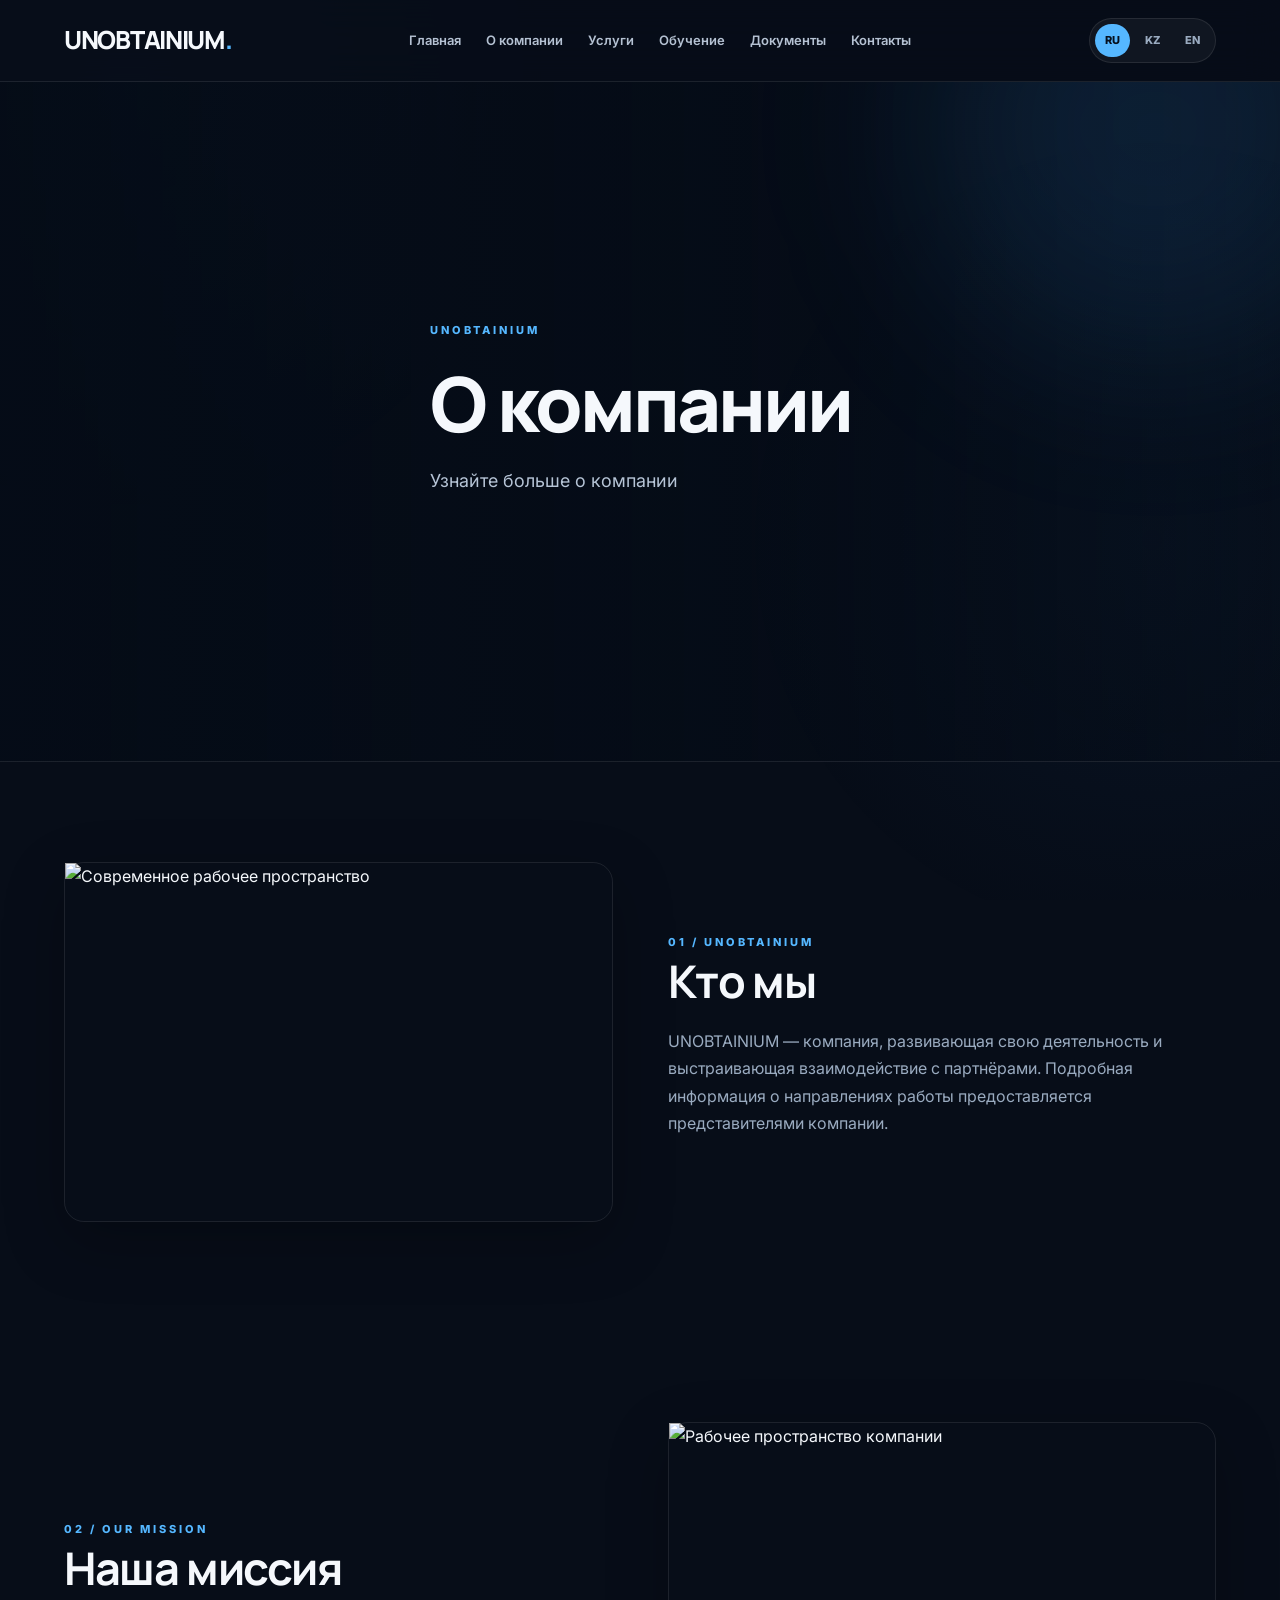
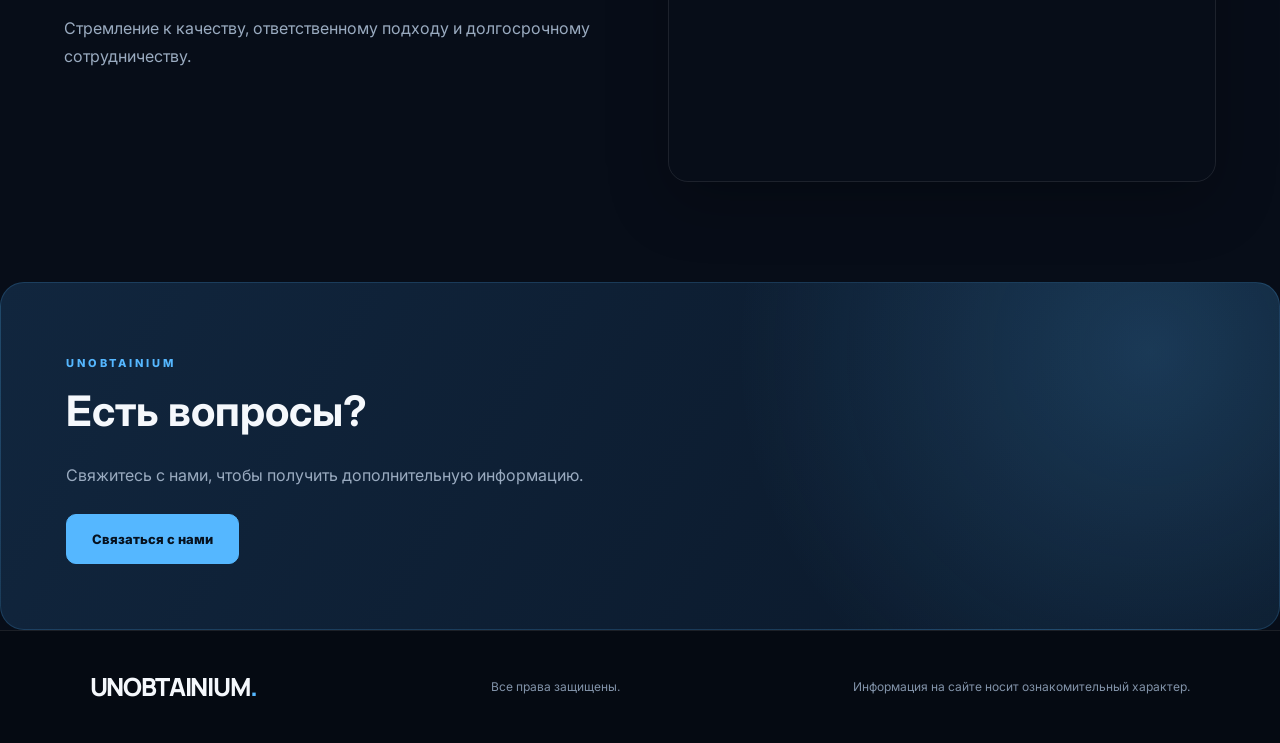
==== about.html @ d6f1c784 "Update about.html" ====
<!DOCTYPE html>
<html lang="ru">
<head>
  <meta charset="UTF-8">
  <meta name="viewport" content="width=device-width, initial-scale=1.0">
  <meta name="description" content="Информация о компании UNOBTAINIUM.">
  <title>UNOBTAINIUM — О компании</title>
  <link rel="preconnect" href="https://fonts.googleapis.com">
  <link rel="preconnect" href="https://fonts.gstatic.com" crossorigin>
  <link href="https://fonts.googleapis.com/css2?family=Inter:wght@400;500;600;700;800&display=swap" rel="stylesheet">
  <link rel="stylesheet" href="style.css">
  <script src="script.js" defer></script>
</head>
<body>

<header class="header">
  <a href="index.html" class="logo">UNOBTAINIUM<span>.</span></a>

  <nav class="nav">
    <a href="index.html" data-i18n="home">Главная</a>
    <a href="about.html" data-i18n="about">О компании</a>
    <a href="services.html" data-i18n="services">Услуги</a>
    <a href="training.html" data-i18n="training">Обучение</a>
    <a href="documents.html" data-i18n="documents">Документы</a>
    <a href="contacts.html" data-i18n="contacts">Контакты</a>
  </nav>

  <div class="languages">
    <button class="lang-btn current" data-lang="ru">RU</button>
    <button class="lang-btn" data-lang="kz">KZ</button>
    <button class="lang-btn" data-lang="en">EN</button>
  </div>
</header>

<main>
  <section class="page-hero hero">
    <div class="hero-content">
      <span class="eyebrow">UNOBTAINIUM</span>
      <h1 data-i18n="about">О компании</h1>
      <p data-i18n="aboutSubtitle">
        Узнайте больше о нашей компании и принципах работы.
      </p>
    </div>
  </section>

  <section class="section">
    <div class="about-grid">
      <div class="about-image">
        <img
          src="https://images.unsplash.com/photo-1497366811353-6870744d04b2?auto=format&fit=crop&w=1100&q=85"
          alt="Современное рабочее пространство"
          loading="lazy"
        >
      </div>

      <div class="about-content">
        <span class="section-heading">01 / UNOBTAINIUM</span>
        <h2 data-i18n="whoTitle">Кто мы</h2>
        <p data-i18n="whoText">
          UNOBTAINIUM — компания, ориентированная на развитие,
          профессиональный подход и качественное взаимодействие
 с партнёрами и клиентами.
        </p>
      </div>
    </div>
  </section>

  <section class="section">
    <div class="about-grid">
      <div class="about-content">
        <span class="section-heading">02 / OUR MISSION</span>
        <h2 data-i18n="missionTitle">Наша миссия</h2>
        <p data-i18n="missionText">
          Постоянное развитие, ответственность и внимание к качеству
          на каждом этапе работы.
        </p>
      </div>

      <div class="about-image">
        <img
          src="https://images.unsplash.com/photo-1524758631624-e2822e304c36?auto=format&fit=crop&w=1100&q=85"
          alt="Рабочее пространство компании"
          loading="lazy"
        >
      </div>
    </div>
  </section>

  <section class="contact-banner">
    <div>
      <span class="section-heading">UNOBTAINIUM</span>
      <h2 data-i18n="contactTitle">Есть вопросы?</h2>
      <p data-i18n="contactText">
        Свяжитесь с нами, чтобы получить дополнительную информацию.
      </p>
    </div>
    <a href="contacts.html" class="btn" data-i18n="contactButton">
      Связаться с нами
    </a>
  </section>
</main>

<footer class="footer">
  <a href="index.html" class="logo">UNOBTAINIUM<span>.</span></a>
  <p data-i18n="rights">© UNOBTAINIUM. Все права защищены.</p>
  <p data-i18n="footerText">Официальный сайт компании.</p>
</footer>

</body>
</html>
---- style.css ----
@import url('https://fonts.googleapis.com/css2?family=Inter:wght@400;500;600;700;800&family=Manrope:wght@400;500;600;700;800&display=swap');

:root {
  --bg: #070d18;
  --bg-light: #0b1525;
  --panel: #101e31;
  --panel2: #142943;
  --blue: #55b7ff;
  --blue-light: #8bd0ff;
  --white: #f5f8fc;
  --muted: #9aabc0;
  --line: rgba(255,255,255,.09);
  --shadow: 0 20px 60px rgba(0,0,0,.25);
  --radius: 20px;
  --container: 1200px;
}

* {
  margin: 0;
  padding: 0;
  box-sizing: border-box;
}

html {
  scroll-behavior: smooth;
  scroll-padding-top: 100px;
}

body {
  background: var(--bg);
  color: var(--white);
  font-family: 'Inter', sans-serif;
  line-height: 1.7;
  overflow-x: hidden;
}

body::before {
  content: "";
  position: fixed;
  inset: 0;
  z-index: -1;
  pointer-events: none;
  background:
    radial-gradient(circle at 10% 10%, rgba(47,133,206,.10), transparent 30%),
    radial-gradient(circle at 90% 60%, rgba(36,101,170,.08), transparent 32%);
}

a {
  color: inherit;
  text-decoration: none;
}

button {
  font: inherit;
}

img {
  display: block;
  max-width: 100%;
}

/* HEADER */

.header {
  position: sticky;
  top: 0;
  z-index: 1000;
  width: 100%;
  min-height: 82px;
  padding: 16px max(calc((100% - var(--container)) / 2), 5%);
  display: flex;
  align-items: center;
  justify-content: space-between;
  gap: 28px;
  background: rgba(7,13,24,.88);
  backdrop-filter: blur(18px);
  -webkit-backdrop-filter: blur(18px);
  border-bottom: 1px solid var(--line);
}

.logo {
  flex-shrink: 0;
  font-family: 'Manrope', sans-serif;
  font-size: 25px;
  font-weight: 800;
  letter-spacing: -1.3px;
  color: var(--white);
}

.logo span {
  color: var(--blue);
}

.nav {
  display: flex;
  align-items: center;
  justify-content: center;
  gap: 25px;
}

.nav a {
  position: relative;
  color: #b5c2d3;
  font-size: 13px;
  font-weight: 600;
  transition: .25s ease;
}

.nav a::after {
  content: "";
  position: absolute;
  left: 0;
  bottom: -9px;
  width: 0;
  height: 2px;
  background: var(--blue);
  transition: width .25s ease;
}

.nav a:hover,
.nav a.current {
  color: var(--white);
}

.nav a:hover::after,
.nav a.current::after {
  width: 100%;
}

/* LANGUAGE SWITCHER */

.languages {
  display: flex;
  align-items: center;
  gap: 5px;
  padding: 5px;
  background: rgba(255,255,255,.045);
  border: 1px solid var(--line);
  border-radius: 30px;
  flex-shrink: 0;
}

.lang-btn {
  border: 0;
  background: transparent;
  color: var(--muted);
  padding: 7px 10px;
  border-radius: 20px;
  cursor: pointer;
  font-size: 11px;
  font-weight: 800;
  transition: .25s ease;
}

.lang-btn:hover {
  color: var(--white);
}

.lang-btn.active {
  background: var(--blue);
  color: #06111e;
}

/* HERO */

.page-hero {
  position: relative;
  min-height: 390px;
  padding: 110px 7% 100px;
  display: flex;
  flex-direction: column;
  justify-content: center;
  align-items: flex-start;
  overflow: hidden;
  background:
    linear-gradient(90deg, rgba(5,12,23,.96), rgba(5,12,23,.68)),
    url("https://images.unsplash.com/photo-1486406146926-c627a92ad1ab?auto=format&fit=crop&w=2000&q=85") center/cover;
  border-bottom: 1px solid var(--line);
}

.page-hero::after {
  content: "";
  position: absolute;
  width: 450px;
  height: 450px;
  right: -100px;
  top: -180px;
  border-radius: 50%;
  background: rgba(61,163,255,.12);
  filter: blur(90px);
  pointer-events: none;
}

.eyebrow {
  position: relative;
  z-index: 1;
  color: var(--blue);
  font-size: 11px;
  font-weight: 800;
  letter-spacing: 3px;
  margin-bottom: 22px;
  text-transform: uppercase;
}

.page-hero h1 {
  position: relative;
  z-index: 1;
  max-width: 850px;
  font-family: 'Manrope', sans-serif;
  font-size: clamp(38px, 6vw, 68px);
  font-weight: 800;
  line-height: 1.12;
  letter-spacing: -2.5px;
  margin-bottom: 20px;
}

.page-hero p {
  position: relative;
  z-index: 1;
  max-width: 650px;
  color: #b3c2d5;
  font-size: 17px;
}

/* HOME HERO */

.hero {
  position: relative;
  min-height: 680px;
  padding: 120px 7%;
  display: flex;
  align-items: center;
  overflow: hidden;
  background:
    linear-gradient(90deg, rgba(5,12,23,.96) 0%, rgba(5,12,23,.75) 55%, rgba(5,12,23,.35) 100%),
    url("https://images.unsplash.com/photo-1486406146926-c627a92ad1ab?auto=format&fit=crop&w=2000&q=85") center/cover;
}

.hero-content {
  max-width: 780px;
}

.hero h1 {
  font-family: 'Manrope', sans-serif;
  font-size: clamp(42px, 6vw, 76px);
  line-height: 1.1;
  letter-spacing: -3px;
  font-weight: 800;
  margin: 20px 0;
}

.hero p {
  max-width: 620px;
  color: #b6c4d6;
  font-size: 18px;
  margin-bottom: 32px;
}

.hero .eyebrow {
  margin-bottom: 15px;
}

/* BUTTONS */

.btn {
  display: inline-flex;
  align-items: center;
  justify-content: center;
  gap: 10px;
  min-height: 50px;
  padding: 13px 25px;
  border: 1px solid var(--blue);
  border-radius: 10px;
  background: var(--blue);
  color: #06111e;
  font-size: 13px;
  font-weight: 800;
  transition: .3s ease;
  cursor: pointer;
}

.btn:hover {
  transform: translateY(-3px);
  background: var(--blue-light);
  box-shadow: 0 10px 30px rgba(85,183,255,.2);
}

.btn-outline {
  background: transparent;
  color: var(--white);
}

.btn-outline:hover {
  background: var(--blue);
  color: #06111e;
}

/* SECTIONS */

.section {
  width: min(var(--container), 90%);
  margin: 0 auto;
  padding: 100px 0;
}

.section-heading {
  color: var(--blue);
  font-size: 11px;
  font-weight: 800;
  letter-spacing: 3px;
  text-transform: uppercase;
  margin-bottom: 18px;
}

.section h2 {
  max-width: 800px;
  font-family: 'Manrope', sans-serif;
  font-size: clamp(29px, 4vw, 45px);
  line-height: 1.2;
  letter-spacing: -1.4px;
  margin-bottom: 20px;
}

.section > p {
  max-width: 780px;
  color: var(--muted);
  font-size: 15px;
  margin-bottom: 35px;
}

/* CARDS */

.cards {
  display: grid;
  grid-template-columns: repeat(3, minmax(0, 1fr));
  gap: 24px;
  margin-top: 45px;
}

.card {
  position: relative;
  overflow: hidden;
  min-width: 0;
  padding: 0 0 28px;
  border: 1px solid var(--line);
  border-radius: var(--radius);
  background: linear-gradient(145deg, #12243a, #0c1829);
  transition: transform .35s ease, border-color .35s ease, box-shadow .35s ease;
}

.card:hover {
  transform: translateY(-8px);
  border-color: rgba(85,183,255,.4);
  box-shadow: var(--shadow);
}

.card-image {
  width: 100%;
  height: 220px;
  object-fit: cover;
  margin-bottom: 25px;
  transition: transform .5s ease;
}

.card:hover .card-image {
  transform: scale(1.04);
}

.card h3 {
  padding: 0 25px;
  font-family: 'Manrope', sans-serif;
  font-size: 20px;
  font-weight: 800;
  margin-bottom: 12px;
}

.card p {
  padding: 0 25px;
  color: var(--muted);
  font-size: 14px;
  line-height: 1.8;
}

/* ABOUT / INFORMATION */

.about-grid {
  display: grid;
  grid-template-columns: 1fr 1fr;
  align-items: center;
  gap: 55px;
}

.about-image {
  width: 100%;
  min-height: 360px;
  object-fit: cover;
  border-radius: var(--radius);
  border: 1px solid var(--line);
  box-shadow: var(--shadow);
}

.about-content p {
  color: var(--muted);
  margin-bottom: 20px;
}

/* CONTACTS */

.contact-grid {
  display: grid;
  grid-template-columns: repeat(2, minmax(0, 1fr));
  gap: 18px;
  margin: 40px 0;
}

.contact-item {
  min-width: 0;
  padding: 25px;
  border: 1px solid var(--line);
  border-radius: 15px;
  background: linear-gradient(145deg, #12243a, #0c1829);
  transition: .3s ease;
}

.contact-item:hover {
  border-color: rgba(85,183,255,.4);
  transform: translateY(-4px);
}

.contact-item small {
  display: block;
  color: var(--blue);
  font-size: 11px;
  font-weight: 800;
  letter-spacing: 1.5px;
  text-transform: uppercase;
  margin-bottom: 10px;
}

.contact-item p,
.contact-item a {
  color: var(--white);
  font-size: 16px;
  font-weight: 600;
  overflow-wrap: anywhere;
}

.contact-item a:hover {
  color: var(--blue);
}

/* CONTACT BANNER */

.contact-banner {
  position: relative;
  padding: 65px;
  overflow: hidden;
  border: 1px solid rgba(85,183,255,.18);
  border-radius: 24px;
  background:
    radial-gradient(circle at 90% 20%, rgba(85,183,255,.2), transparent 35%),
    linear-gradient(120deg, #11263e, #0a1728);
}

.contact-banner h2 {
  max-width: 700px;
  font-size: clamp(28px, 4vw, 42px);
  margin-bottom: 15px;
}

.contact-banner p {
  max-width: 650px;
  color: var(--muted);
  margin-bottom: 25px;
}

/* FOOTER */

.footer {
  padding: 35px 7%;
  display: flex;
  align-items: center;
  justify-content: space-between;
  flex-wrap: wrap;
  gap: 15px;
  background: #050a12;
  border-top: 1px solid var(--line);
}

.footer p {
  color: #8293a9;
  font-size: 12px;
}

/* ANIMATIONS */

@keyframes fadeUp {
  from {
    opacity: 0;
    transform: translateY(25px);
  }
  to {
    opacity: 1;
    transform: translateY(0);
  }
}

.page-hero > *,
.hero-content > *,
.section > * {
  animation: fadeUp .7s ease both;
}

.card {
  animation: fadeUp .7s ease both;
}

.cards .card:nth-child(2) {
  animation-delay: .1s;
}

.cards .card:nth-child(3) {
  animation-delay: .2s;
}

/* SELECTION */

::selection {
  background: var(--blue);
  color: #06111e;
}

/* SCROLLBAR */

::-webkit-scrollbar {
  width: 9px;
}

::-webkit-scrollbar-track {
  background: #070d18;
}

::-webkit-scrollbar-thumb {
  background: #233b55;
  border-radius: 10px;
}

::-webkit-scrollbar-thumb:hover {
  background: var(--blue);
}

/* RESPONSIVE */

@media (max-width: 1050px) {
  .header {
    flex-wrap: wrap;
    justify-content: center;
    gap: 16px;
  }

  .nav {
    order: 3;
    width: 100%;
    flex-wrap: wrap;
    gap: 18px;
  }

  .cards {
    grid-template-columns: repeat(2, minmax(0, 1fr));
  }
}

@media (max-width: 700px) {
  .header {
    min-height: auto;
    padding: 16px 5%;
    justify-content: space-between;
  }

  .logo {
    font-size: 21px;
  }

  .nav {
    gap: 12px 18px;
    justify-content: flex-start;
  }

  .nav a {
    font-size: 12px;
  }

  .languages {
    gap: 2px;
  }

  .lang-btn {
    padding: 6px 8px;
  }

  .page-hero {
    min-height: 320px;
    padding: 75px 6%;
  }

  .page-hero h1,
  .hero h1 {
    letter-spacing: -1.5px;
  }

  .page-hero p,
  .hero p {
    font-size: 15px;
  }

  .hero {
    min-height: 560px;
    padding: 80px 6%;
  }

  .section {
    width: 88%;
    padding: 70px 0;
  }

  .cards {
    grid-template-columns: 1fr;
    gap: 20px;
  }

  .card-image {
    height: 210px;
  }

  .about-grid {
    grid-template-columns: 1fr;
    gap: 30px;
  }

  .about-image {
    min-height: 240px;
  }

  .contact-grid {
    grid-template-columns: 1fr;
  }

  .contact-banner {
    padding: 35px 25px;
  }

  .footer {
    flex-direction: column;
    align-items: flex-start;
    padding: 30px 6%;
  }
}

@media (prefers-reduced-motion: reduce) {
  *,
  *::before,
  *::after {
    scroll-behavior: auto !important;
    animation-duration: .01ms !important;
    transition-duration: .01ms !important;
  }
}
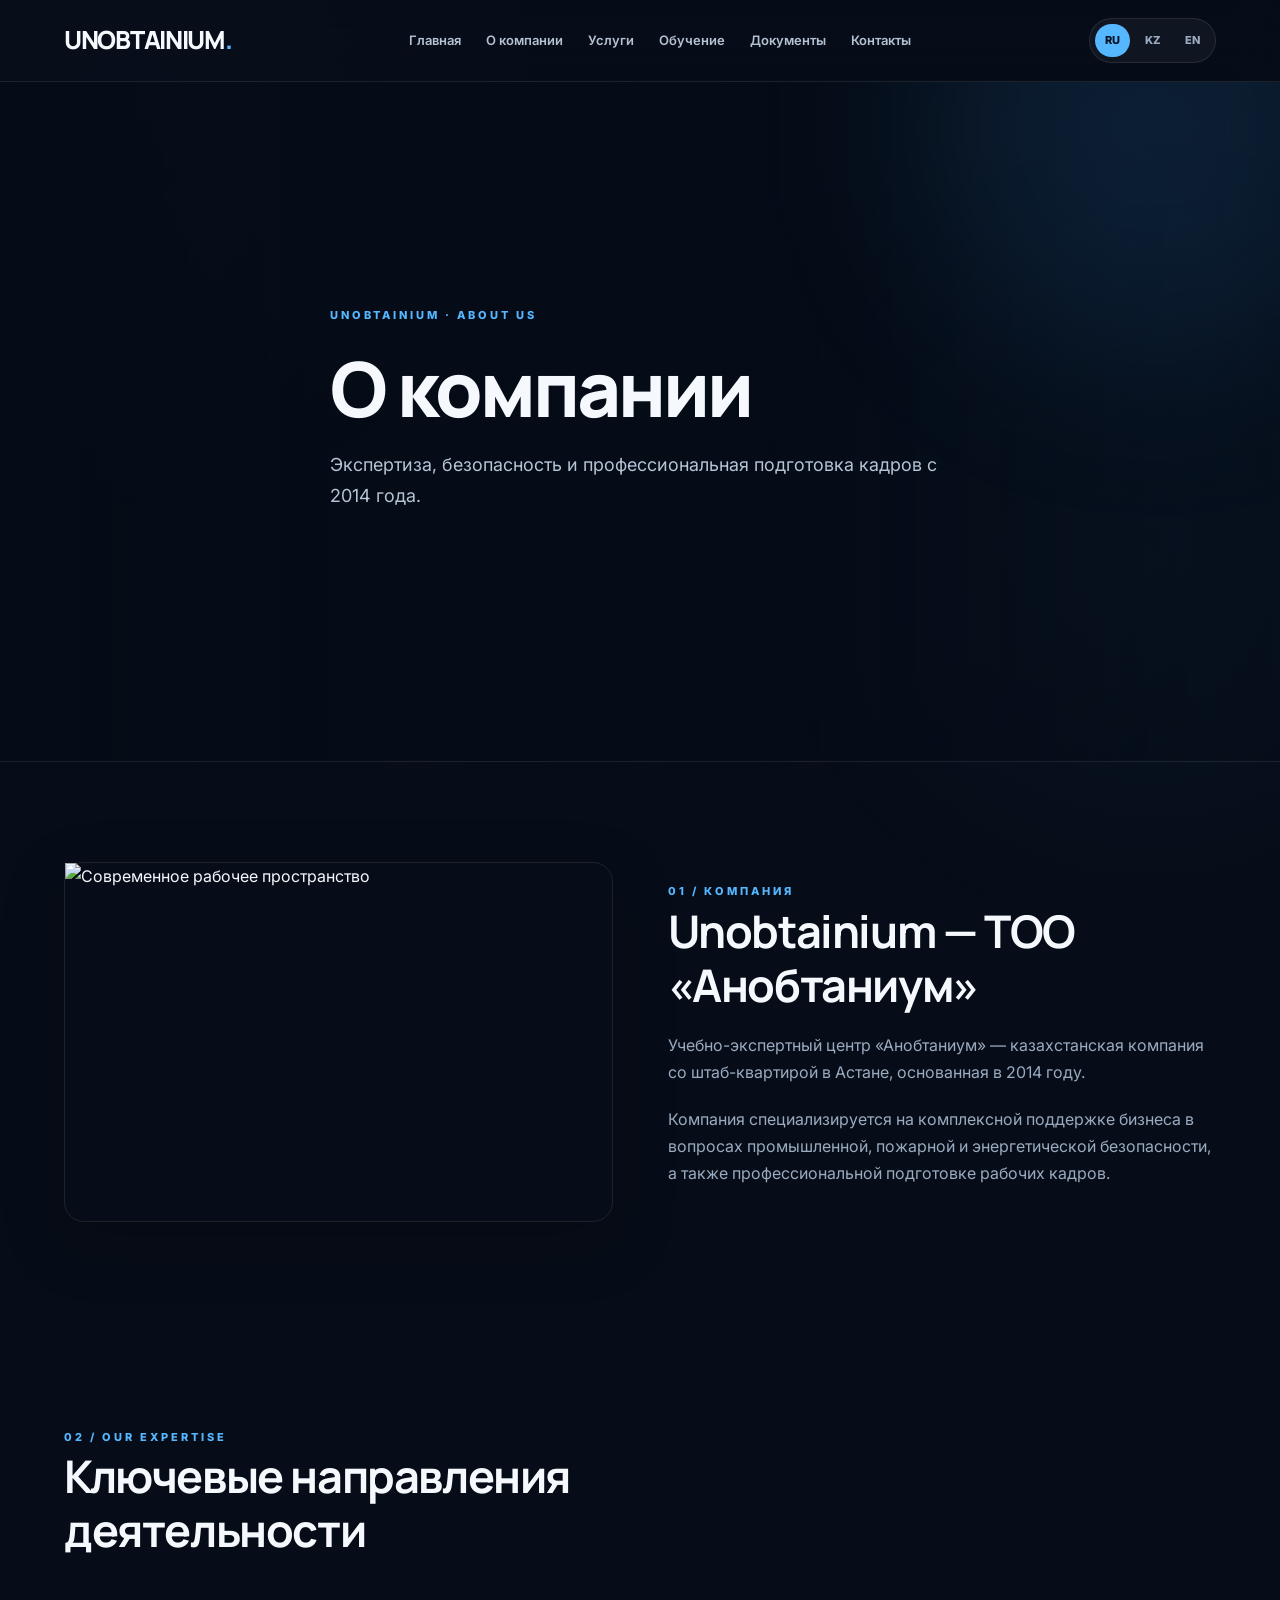
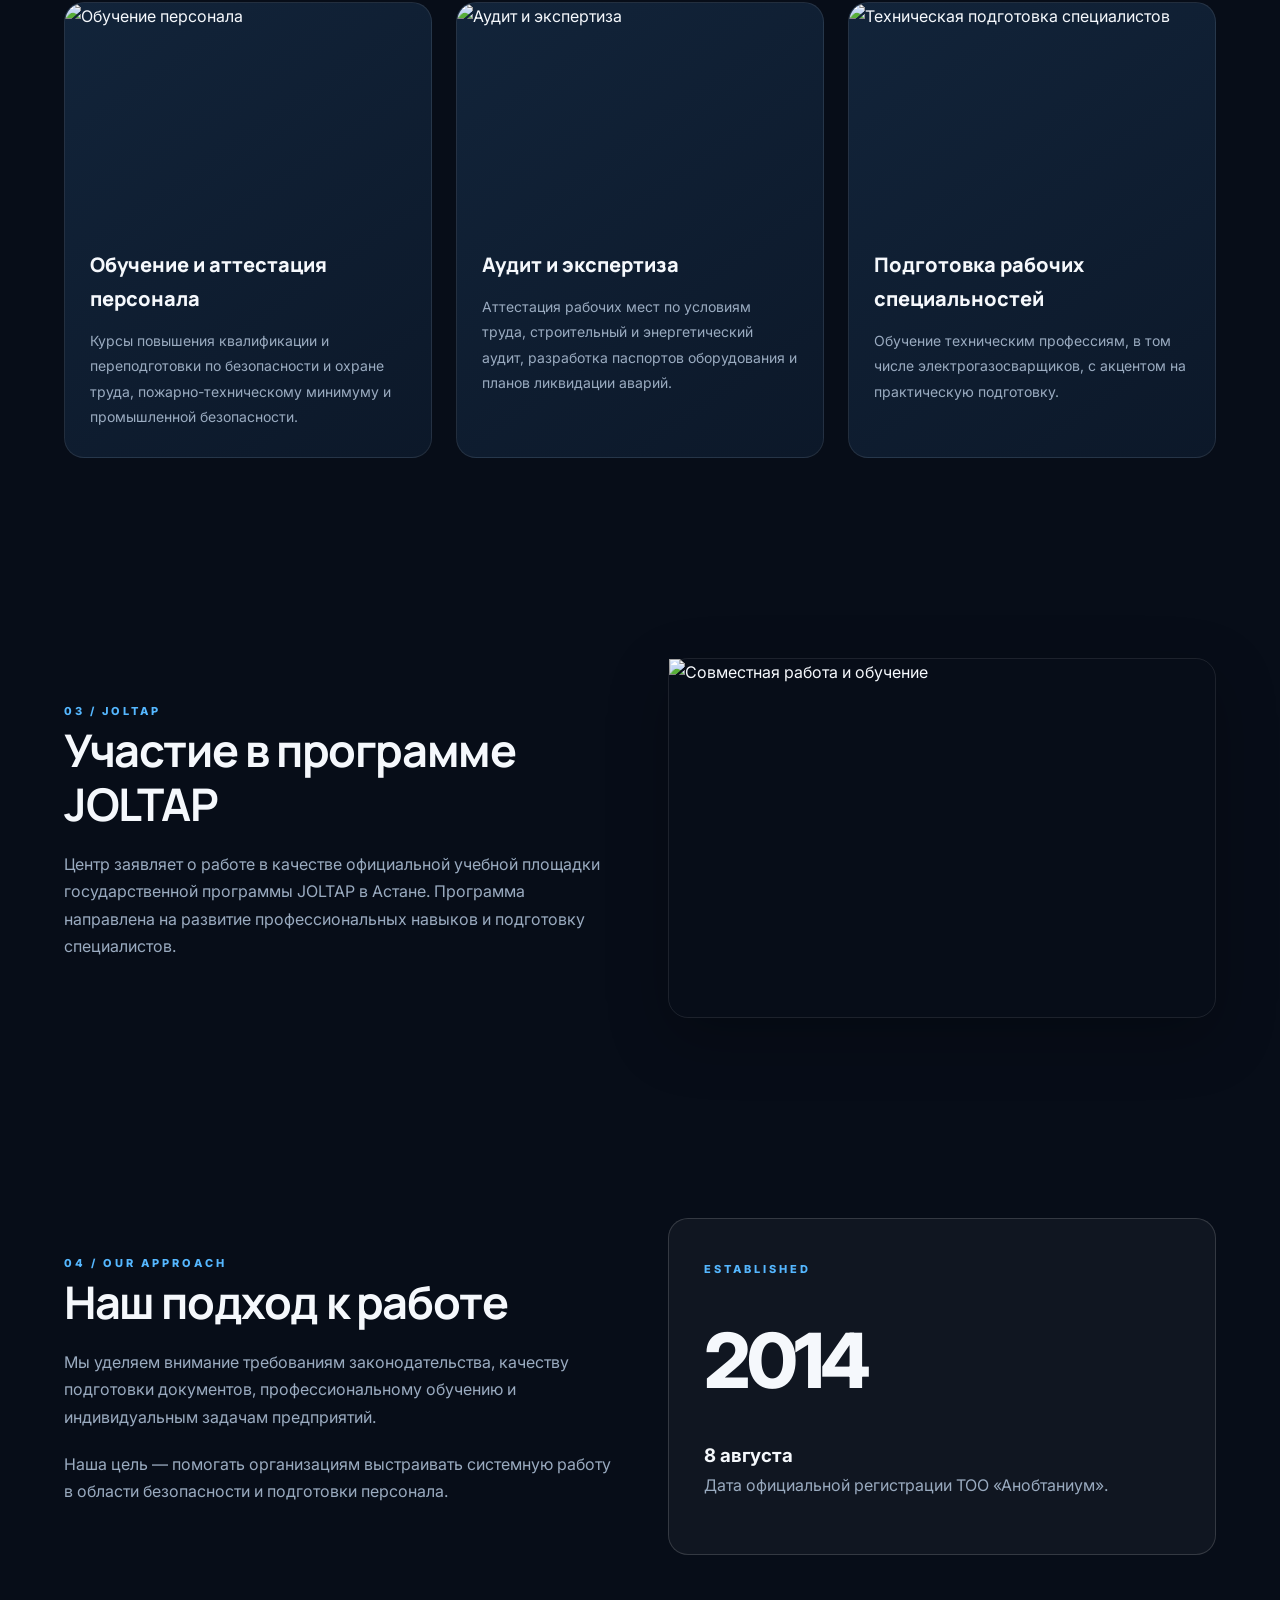
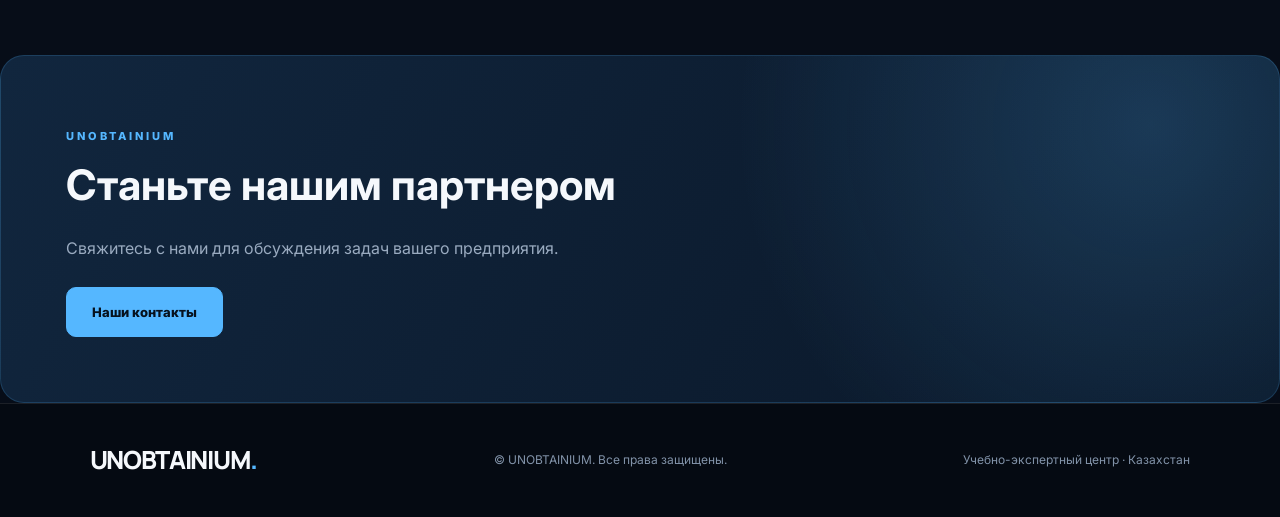
==== commit b711e623: "Update about.html" ====
--- a/about.html
+++ b/about.html
@@ -4,7 +4,7 @@
 <head>
   <meta charset="UTF-8">
   <meta name="viewport" content="width=device-width, initial-scale=1.0">
-  <meta name="description" content="Информация о компании UNOBTAINIUM.">
+  <meta name="description" content="О компании UNOBTAINIUM — учебно-экспертный центр в Казахстане.">
   <title>UNOBTAINIUM — О компании</title>
   <link rel="preconnect" href="https://fonts.googleapis.com">
   <link rel="preconnect" href="https://fonts.gstatic.com" crossorigin>
@@ -16,7 +16,6 @@
 
 <header class="header">
   <a href="index.html" class="logo">UNOBTAINIUM<span>.</span></a>
-
   <nav class="nav">
     <a href="index.html" data-i18n="home">Главная</a>
     <a href="about.html" data-i18n="about">О компании</a>
@@ -25,7 +24,6 @@
     <a href="documents.html" data-i18n="documents">Документы</a>
     <a href="contacts.html" data-i18n="contacts">Контакты</a>
   </nav>
-
   <div class="languages">
     <button class="lang-btn current" data-lang="ru">RU</button>
     <button class="lang-btn" data-lang="kz">KZ</button>
@@ -34,13 +32,12 @@
 </header>
 
 <main>
+
   <section class="page-hero hero">
     <div class="hero-content">
-      <span class="eyebrow">UNOBTAINIUM</span>
-      <h1 data-i18n="about">О компании</h1>
-      <p data-i18n="aboutSubtitle">
-        Узнайте больше о нашей компании и принципах работы.
-      </p>
+      <span class="eyebrow">UNOBTAINIUM · ABOUT US</span>
+      <h1>О компании</h1>
+      <p>Экспертиза, безопасность и профессиональная подготовка кадров с 2014 года.</p>
     </div>
   </section>
 
@@ -50,18 +47,96 @@
         <img
           src="https://images.unsplash.com/photo-1497366811353-6870744d04b2?auto=format&fit=crop&w=1100&q=85"
           alt="Современное рабочее пространство"
-          loading="lazy"
-        >
+          loading="lazy">
       </div>
 
       <div class="about-content">
-        <span class="section-heading">01 / UNOBTAINIUM</span>
-        <h2 data-i18n="whoTitle">Кто мы</h2>
-        <p data-i18n="whoText">
-          UNOBTAINIUM — компания, ориентированная на развитие,
-          профессиональный подход и качественное взаимодействие
- с партнёрами и клиентами.
+        <span class="section-heading">01 / COMPANY</span>
+        <h2>Unobtainium — ТОО «Анобтаниум»</h2>
+        <p>
+          Учебно-экспертный центр «Анобтаниум» —
+          казахстанская компания со штаб-квартирой в Астане,
+          основанная в 2014 году.
         </p>
+        <p>
+          Компания специализируется на комплексной поддержке
+          бизнеса в вопросах промышленной, пожарной и энергетической
+          безопасности, а также профессиональной подготовке рабочих кадров.
+        </p>
+      </div>
+    </div>
+  </section>
+
+  <section class="section">
+    <div class="section-intro">
+      <span class="section-heading">02 / OUR EXPERTISE</span>
+      <h2>Ключевые направления деятельности</h2>
+    </div>
+
+    <div class="cards">
+
+      <article class="card">
+        <img class="card-image"
+          src="https://images.unsplash.com/photo-1523580494863-6f3031224c94?auto=format&fit=crop&w=900&q=85"
+          alt="Обучение персонала" loading="lazy">
+        <div class="card-content">
+          <h3>Обучение и аттестация персонала</h3>
+          <p>
+            Курсы повышения квалификации и переподготовки
+            по безопасности и охране труда, пожарно-техническому
+            минимуму и промышленной безопасности.
+          </p>
+        </div>
+      </article>
+
+      <article class="card">
+        <img class="card-image"
+          src="https://images.unsplash.com/photo-1454165804606-c3d57bc86b40?auto=format&fit=crop&w=900&q=85"
+          alt="Аудит и экспертиза" loading="lazy">
+        <div class="card-content">
+          <h3>Аудит и экспертиза</h3>
+          <p>
+            Аттестация рабочих мест по условиям труда,
+            строительный и энергетический аудит, разработка
+            паспортов оборудования и планов ликвидации аварий.
+          </p>
+        </div>
+      </article>
+
+      <article class="card">
+        <img class="card-image"
+          src="https://images.unsplash.com/photo-1581092160562-40aa08e78837?auto=format&fit=crop&w=900&q=85"
+          alt="Техническая подготовка специалистов" loading="lazy">
+        <div class="card-content">
+          <h3>Подготовка рабочих специальностей</h3>
+          <p>
+            Обучение техническим профессиям, в том числе
+            электрогазосварщиков, с акцентом на практическую подготовку.
+          </p>
+        </div>
+      </article>
+
+    </div>
+  </section>
+
+  <section class="section">
+    <div class="about-grid">
+      <div class="about-content">
+        <span class="section-heading">03 / JOLTAP</span>
+        <h2>Участие в программе JOLTAP</h2>
+        <p>
+          Центр заявляет о работе в качестве официальной
+          учебной площадки государственной программы JOLTAP
+          в Астане. Программа направлена на развитие
+          профессиональных навыков и подготовку специалистов.
+        </p>
+      </div>
+
+      <div class="about-image">
+        <img
+          src="https://images.unsplash.com/photo-1552664730-d307ca884978?auto=format&fit=crop&w=1100&q=85"
+          alt="Совместная работа и обучение"
+          loading="lazy">
       </div>
     </div>
   </section>
@@ -69,20 +144,26 @@
   <section class="section">
     <div class="about-grid">
       <div class="about-content">
-        <span class="section-heading">02 / OUR MISSION</span>
-        <h2 data-i18n="missionTitle">Наша миссия</h2>
-        <p data-i18n="missionText">
-          Постоянное развитие, ответственность и внимание к качеству
-          на каждом этапе работы.
+        <span class="section-heading">04 / OUR APPROACH</span>
+        <h2>Наш подход к работе</h2>
+        <p>
+          Мы уделяем внимание требованиям законодательства,
+          качеству подготовки документов, профессиональному
+          обучению и индивидуальным задачам предприятий.
+        </p>
+        <p>
+          Наша цель — помогать организациям выстраивать
+          системную работу в области безопасности и подготовки персонала.
         </p>
       </div>
 
-      <div class="about-image">
-        <img
-          src="https://images.unsplash.com/photo-1524758631624-e2822e304c36?auto=format&fit=crop&w=1100&q=85"
-          alt="Рабочее пространство компании"
-          loading="lazy"
-        >
+      <div class="about-content">
+        <div style="padding: 35px; border: 1px solid rgba(255,255,255,.15); border-radius: 20px; background: rgba(255,255,255,.04);">
+          <span class="section-heading">ESTABLISHED</span>
+          <div style="font-size: clamp(48px, 7vw, 76px); font-weight: 800; letter-spacing: -4px; margin: 15px 0;">2014</div>
+          <h3>8 августа</h3>
+          <p>Дата официальной регистрации ТОО «Анобтаниум».</p>
+        </div>
       </div>
     </div>
   </section>
@@ -90,21 +171,18 @@
   <section class="contact-banner">
     <div>
       <span class="section-heading">UNOBTAINIUM</span>
-      <h2 data-i18n="contactTitle">Есть вопросы?</h2>
-      <p data-i18n="contactText">
-        Свяжитесь с нами, чтобы получить дополнительную информацию.
-      </p>
+      <h2>Станьте нашим партнером</h2>
+      <p>Свяжитесь с нами для обсуждения задач вашего предприятия.</p>
     </div>
-    <a href="contacts.html" class="btn" data-i18n="contactButton">
-      Связаться с нами
-    </a>
+    <a href="contacts.html" class="btn">Наши контакты</a>
   </section>
+
 </main>
 
 <footer class="footer">
   <a href="index.html" class="logo">UNOBTAINIUM<span>.</span></a>
-  <p data-i18n="rights">© UNOBTAINIUM. Все права защищены.</p>
-  <p data-i18n="footerText">Официальный сайт компании.</p>
+  <p>© UNOBTAINIUM. Все права защищены.</p>
+  <p>Учебно-экспертный центр · Казахстан</p>
 </footer>
 
 </body>
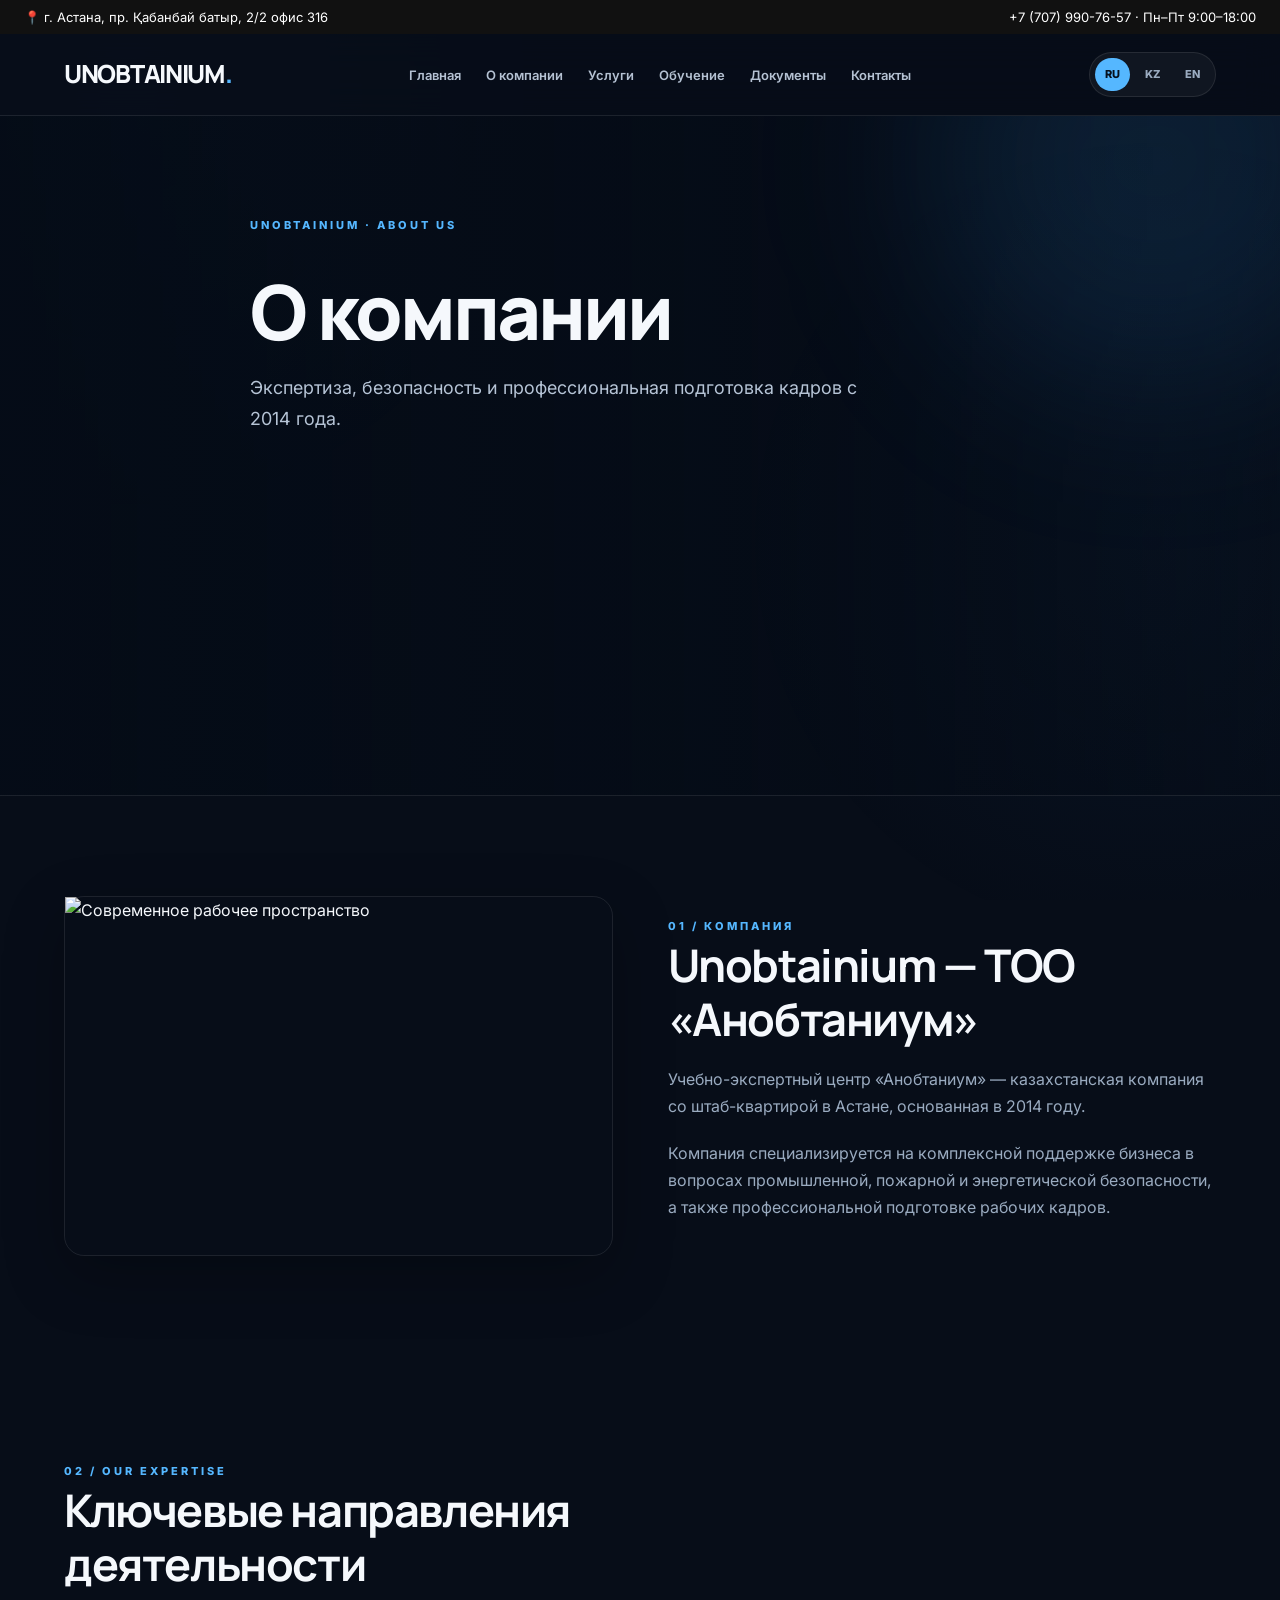
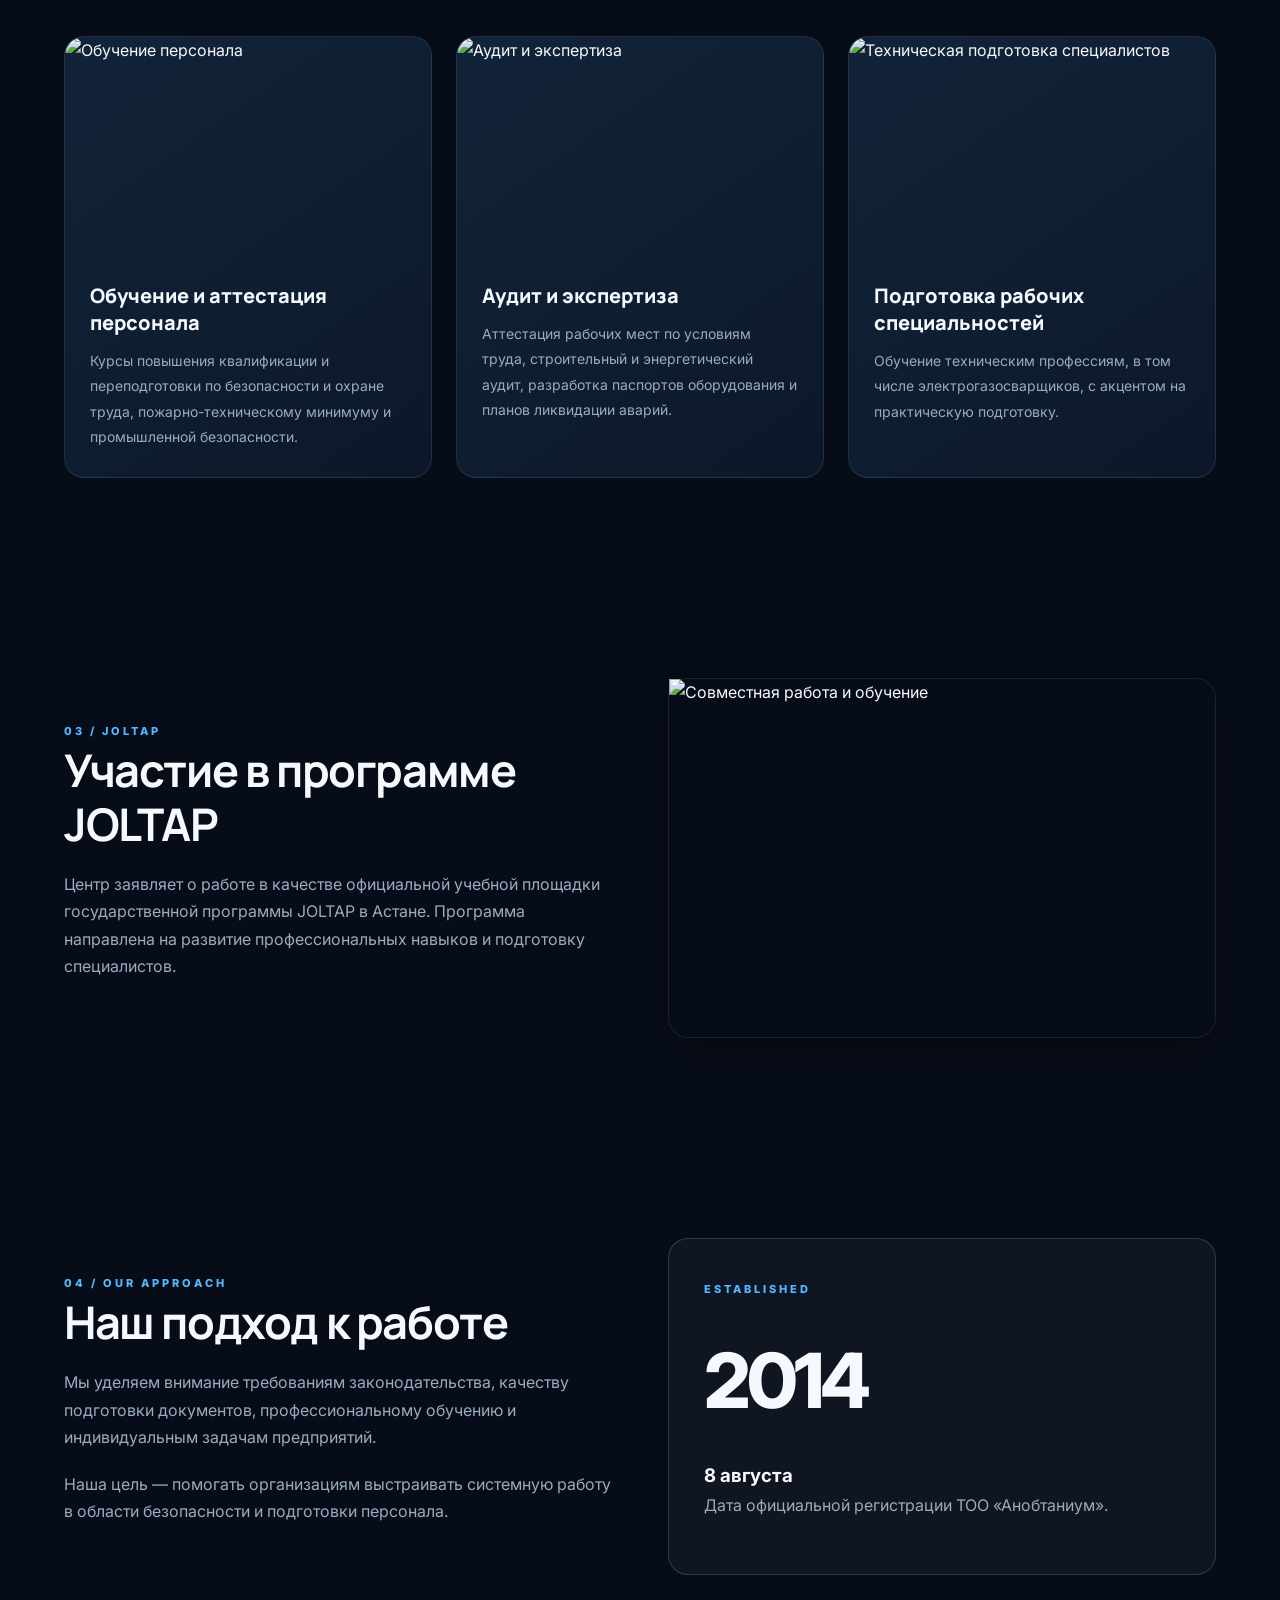
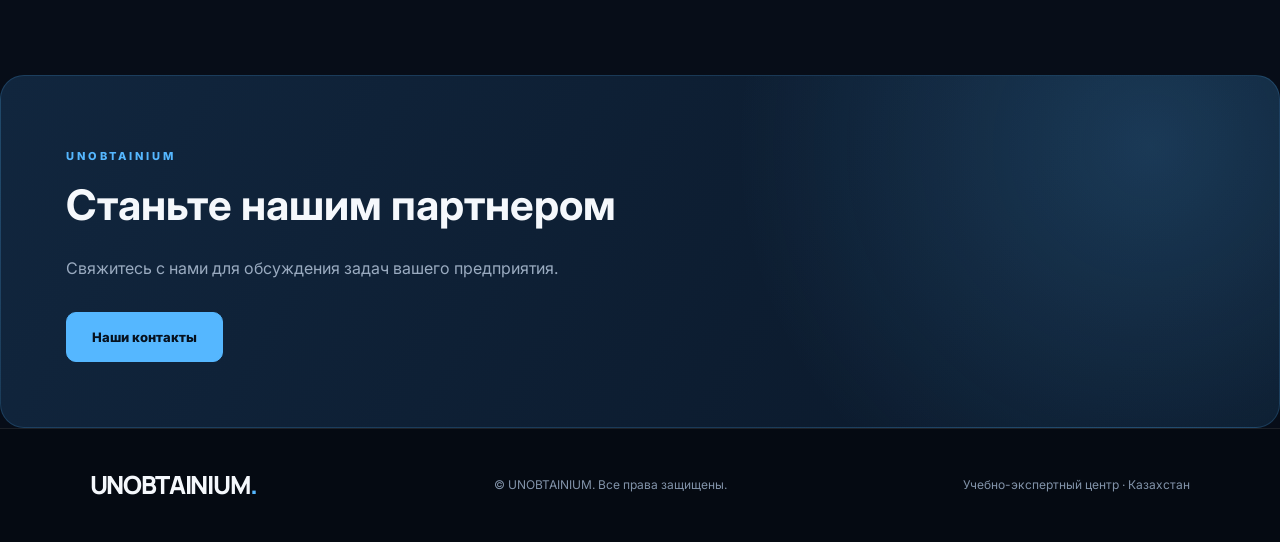
==== commit 9c1e11da: "Update about.html" ====
--- a/about.html
+++ b/about.html
@@ -13,6 +13,13 @@
   <script src="script.js" defer></script>
 </head>
 <body>
+  <div class="topbar">
+  <span>📍 г. Астана, пр. Қабанбай батыр, 2/2 офис 316</span>
+  <span>
+    <a href="tel:+77079907657">+7 (707) 990-76-57</a> · Пн–Пт 9:00–18:00
+  </span>
+</div>
+
 
 <header class="header">
   <a href="index.html" class="logo">UNOBTAINIUM<span>.</span></a>
--- a/style.css
+++ b/style.css
@@ -128,7 +128,7 @@
   width: 100%;
 }
 
-/* LANGUAGE SWITCHER */
+/* LANGUAGES */
 
 .languages {
   display: flex;
@@ -162,12 +162,12 @@
   color: #06111e;
 }
 
-/* HERO */
+/* PAGE HERO */
 
 .page-hero {
   position: relative;
   min-height: 390px;
-  padding: 110px 7% 100px;
+  padding: 110px max(calc((100% - var(--container)) / 2), 5%) 100px;
   display: flex;
   flex-direction: column;
   justify-content: center;
@@ -228,9 +228,10 @@
 .hero {
   position: relative;
   min-height: 680px;
-  padding: 120px 7%;
+  padding: 100px max(calc((100% - var(--container)) / 2), 5%);
   display: flex;
   align-items: center;
+  justify-content: flex-start;
   overflow: hidden;
   background:
     linear-gradient(90deg, rgba(5,12,23,.96) 0%, rgba(5,12,23,.75) 55%, rgba(5,12,23,.35) 100%),
@@ -238,7 +239,14 @@
 }
 
 .hero-content {
+  position: relative;
+  z-index: 2;
+  width: 100%;
   max-width: 780px;
+  display: flex;
+  flex-direction: column;
+  align-items: flex-start;
+  text-align: left;
 }
 
 .hero h1 {
@@ -254,7 +262,7 @@
   max-width: 620px;
   color: #b6c4d6;
   font-size: 18px;
-  margin-bottom: 32px;
+  margin-bottom: 0;
 }
 
 .hero .eyebrow {
@@ -278,6 +286,9 @@
   font-weight: 800;
   transition: .3s ease;
   cursor: pointer;
+  text-align: center;
+  white-space: nowrap;
+  flex-shrink: 0;
 }
 
 .btn:hover {
@@ -294,6 +305,23 @@
 .btn-outline:hover {
   background: var(--blue);
   color: #06111e;
+}
+
+/* HERO BUTTONS */
+
+.hero-buttons {
+  display: flex;
+  flex-direction: row;
+  align-items: center;
+  justify-content: flex-start;
+  flex-wrap: nowrap;
+  gap: 16px;
+  width: 100%;
+  margin: 30px 0 0;
+}
+
+.hero-buttons .btn {
+  margin: 0;
 }
 
 /* SECTIONS */
@@ -334,14 +362,18 @@
 .cards {
   display: grid;
   grid-template-columns: repeat(3, minmax(0, 1fr));
+  align-items: stretch;
   gap: 24px;
   margin-top: 45px;
 }
 
 .card {
   position: relative;
+  display: flex;
+  flex-direction: column;
+  min-width: 0;
+  height: 100%;
   overflow: hidden;
-  min-width: 0;
   padding: 0 0 28px;
   border: 1px solid var(--line);
   border-radius: var(--radius);
@@ -367,22 +399,68 @@
   transform: scale(1.04);
 }
 
+.card-content {
+  display: flex;
+  flex-direction: column;
+  align-items: stretch;
+  flex: 1;
+  min-width: 0;
+  padding: 0 25px;
+}
+
 .card h3 {
-  padding: 0 25px;
+  padding: 0;
   font-family: 'Manrope', sans-serif;
   font-size: 20px;
   font-weight: 800;
+  line-height: 1.35;
   margin-bottom: 12px;
 }
 
 .card p {
-  padding: 0 25px;
+  padding: 0;
   color: var(--muted);
   font-size: 14px;
   line-height: 1.8;
 }
 
-/* ABOUT / INFORMATION */
+.card-content .btn,
+.card > .btn {
+  align-self: flex-start;
+  margin: auto 0 0;
+  margin-top: 22px;
+}
+
+/* STATISTICS */
+
+.stat-number,
+.stat-number-small {
+  display: block;
+  width: 100%;
+  max-width: 100%;
+  box-sizing: border-box;
+  padding: 0 !important;
+  margin: 0 0 18px;
+  font-family: 'Manrope', sans-serif;
+  font-size: clamp(76px, 8vw, 100px) !important;
+  font-weight: 800;
+  line-height: 1.08;
+  letter-spacing: -4px;
+  color: var(--blue);
+  white-space: nowrap;
+  overflow: visible;
+}
+
+.stat-number-small {
+  font-size: clamp(76px, 8vw, 100px) !important;
+}
+
+.cards .card .stat-number,
+.cards .card .stat-number-small {
+  padding-left: 25px !important;
+}
+
+/* ABOUT */
 
 .about-grid {
   display: grid;
@@ -463,6 +541,10 @@
     linear-gradient(120deg, #11263e, #0a1728);
 }
 
+.contact-banner-content {
+  max-width: 750px;
+}
+
 .contact-banner h2 {
   max-width: 700px;
   font-size: clamp(28px, 4vw, 42px);
@@ -473,6 +555,17 @@
   max-width: 650px;
   color: var(--muted);
   margin-bottom: 25px;
+}
+
+.contact-banner-actions {
+  display: flex;
+  align-items: center;
+  justify-content: flex-start;
+  margin-top: 20px;
+}
+
+.contact-banner .btn {
+  margin-top: 5px;
 }
 
 /* FOOTER */
@@ -550,7 +643,7 @@
   background: var(--blue);
 }
 
-/* RESPONSIVE */
+/* TABLET */
 
 @media (max-width: 1050px) {
   .header {
@@ -569,7 +662,14 @@
   .cards {
     grid-template-columns: repeat(2, minmax(0, 1fr));
   }
-}
+
+  .stat-number,
+  .stat-number-small {
+    font-size: 82px !important;
+  }
+}
+
+/* MOBILE */
 
 @media (max-width: 700px) {
   .header {
@@ -619,6 +719,20 @@
     padding: 80px 6%;
   }
 
+  .hero-content {
+    max-width: 100%;
+  }
+
+  .hero-buttons {
+    flex-wrap: wrap;
+    gap: 12px;
+  }
+
+  .hero-buttons .btn {
+    min-height: 48px;
+    padding: 12px 18px;
+  }
+
   .section {
     width: 88%;
     padding: 70px 0;
@@ -631,6 +745,25 @@
 
   .card-image {
     height: 210px;
+  }
+
+  .card-content h3 {
+    min-height: 0;
+  }
+
+  .card-content p {
+    flex: 1;
+  }
+
+  .stat-number,
+  .stat-number-small {
+    font-size: 76px !important;
+    letter-spacing: -3px;
+  }
+
+  .cards .card .stat-number,
+  .cards .card .stat-number-small {
+    padding-left: 20px !important;
   }
 
   .about-grid {
@@ -656,6 +789,8 @@
     padding: 30px 6%;
   }
 }
+
+/* REDUCED MOTION */
 
 @media (prefers-reduced-motion: reduce) {
   *,
@@ -666,3 +801,161 @@
     transition-duration: .01ms !important;
   }
 }
+
+
+/* ===== FINAL HOMEPAGE CORRECTIONS ===== */
+
+/* Статистика */
+.stats-section {
+  width: min(1200px, 90%);
+  overflow: visible;
+}
+
+.stats-cards {
+  display: grid;
+  grid-template-columns: repeat(3, minmax(0, 1fr));
+  align-items: stretch;
+  gap: 24px;
+  overflow: visible;
+}
+
+.stat-card {
+  min-width: 0;
+  overflow: visible;
+  padding: 30px 25px !important;
+}
+
+.stat-card .card-content {
+  display: flex;
+  flex-direction: column;
+  align-items: flex-start;
+  width: 100%;
+  min-width: 0;
+  padding: 0 !important;
+}
+
+.stat-card .stat-number {
+  display: block;
+  width: 100%;
+  padding: 0 !important;
+  margin: 0 0 15px !important;
+  font-family: 'Manrope', sans-serif;
+  font-size: 100px !important;
+  font-weight: 800;
+  line-height: 1;
+  letter-spacing: -5px;
+  color: var(--blue);
+  white-space: nowrap;
+  overflow: visible;
+}
+
+.stat-card h3,
+.stat-card p {
+  padding: 0 !important;
+}
+
+/* Кнопки первого экрана */
+.hero .hero-content {
+  width: 100%;
+  max-width: 780px;
+  align-items: flex-start;
+}
+
+.hero .hero-buttons {
+  display: flex !important;
+  flex-direction: row !important;
+  flex-wrap: nowrap !important;
+  align-items: center !important;
+  justify-content: flex-start !important;
+  gap: 16px !important;
+  width: 100%;
+  margin: 30px 0 0 !important;
+}
+
+.hero .hero-buttons .btn {
+  display: inline-flex !important;
+  width: auto !important;
+  min-width: max-content;
+  margin: 0 !important;
+  white-space: nowrap !important;
+}
+
+/* Карточки услуг */
+.service-cards {
+  align-items: stretch;
+}
+
+.service-cards .card {
+  display: flex;
+  flex-direction: column;
+  height: 100%;
+}
+
+.service-cards .card-content {
+  display: flex;
+  flex-direction: column;
+  flex: 1;
+  align-items: stretch;
+  padding: 0 25px;
+}
+
+.service-cards .card-content h3 {
+  min-height: 54px;
+  padding: 0;
+}
+
+.service-cards .card-content p {
+  flex: 1;
+  padding: 0;
+}
+
+.service-cards .card-content .btn {
+  align-self: flex-start;
+  margin: 22px 0 0;
+}
+
+/* Мобильная версия */
+@media (max-width: 1050px) {
+  .stat-card .stat-number {
+    font-size: 82px !important;
+  }
+}
+
+@media (max-width: 700px) {
+  .stats-cards {
+    grid-template-columns: 1fr;
+  }
+
+  .stat-card {
+    padding: 25px !important;
+  }
+
+  .stat-card .stat-number {
+    font-size: 90px !important;
+    letter-spacing: -4px;
+  }
+
+  .hero .hero-buttons {
+    flex-wrap: wrap !important;
+  }
+
+  .service-cards .card-content h3 {
+    min-height: 0;
+  }
+}
+.topbar {
+  display: flex;
+  justify-content: space-between;
+  gap: 12px;
+  flex-wrap: wrap;
+  padding: 6px 24px;
+  font-size: 13px;
+  background: #111;
+  color: #fff;
+}
+.topbar a { color: inherit; text-decoration: none; }
+.topbar a:hover { text-decoration: underline; }
+
+@media (max-width: 600px) {
+  .topbar { justify-content: center; text-align: center; }
+}
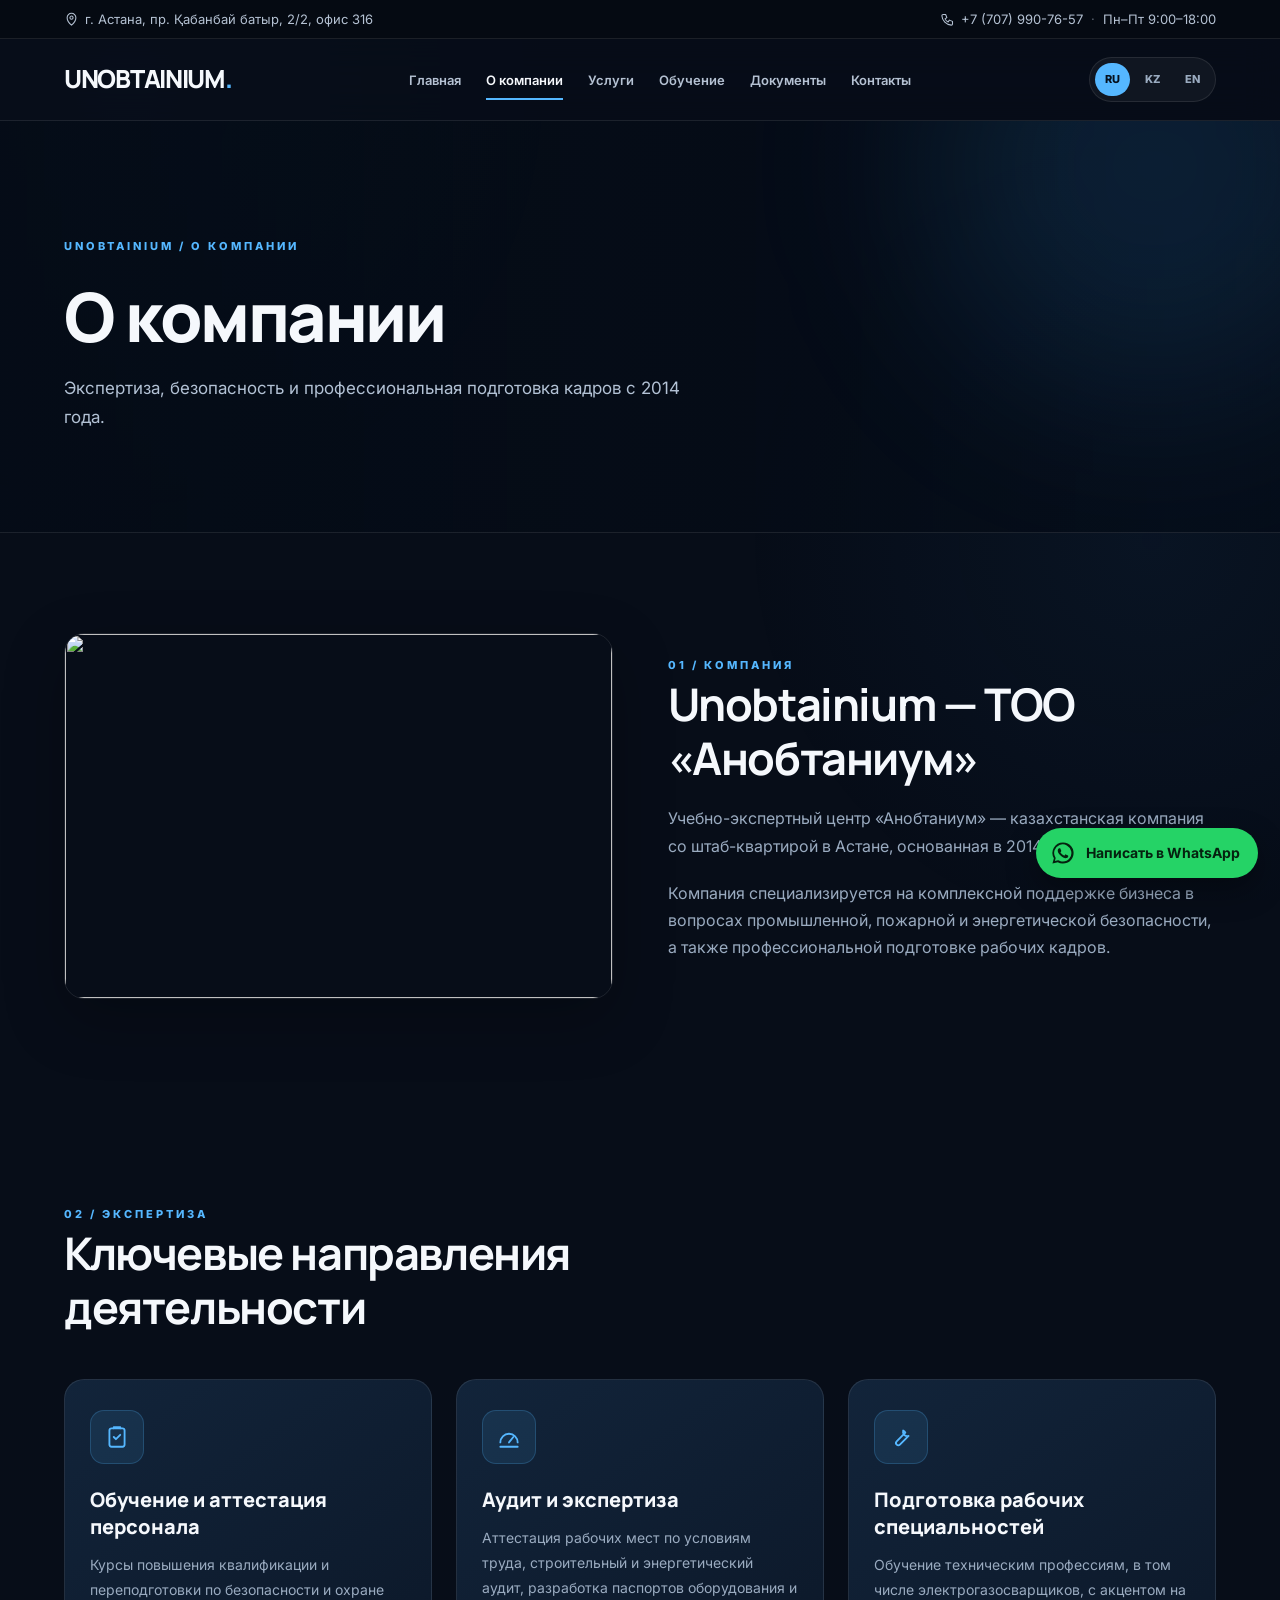
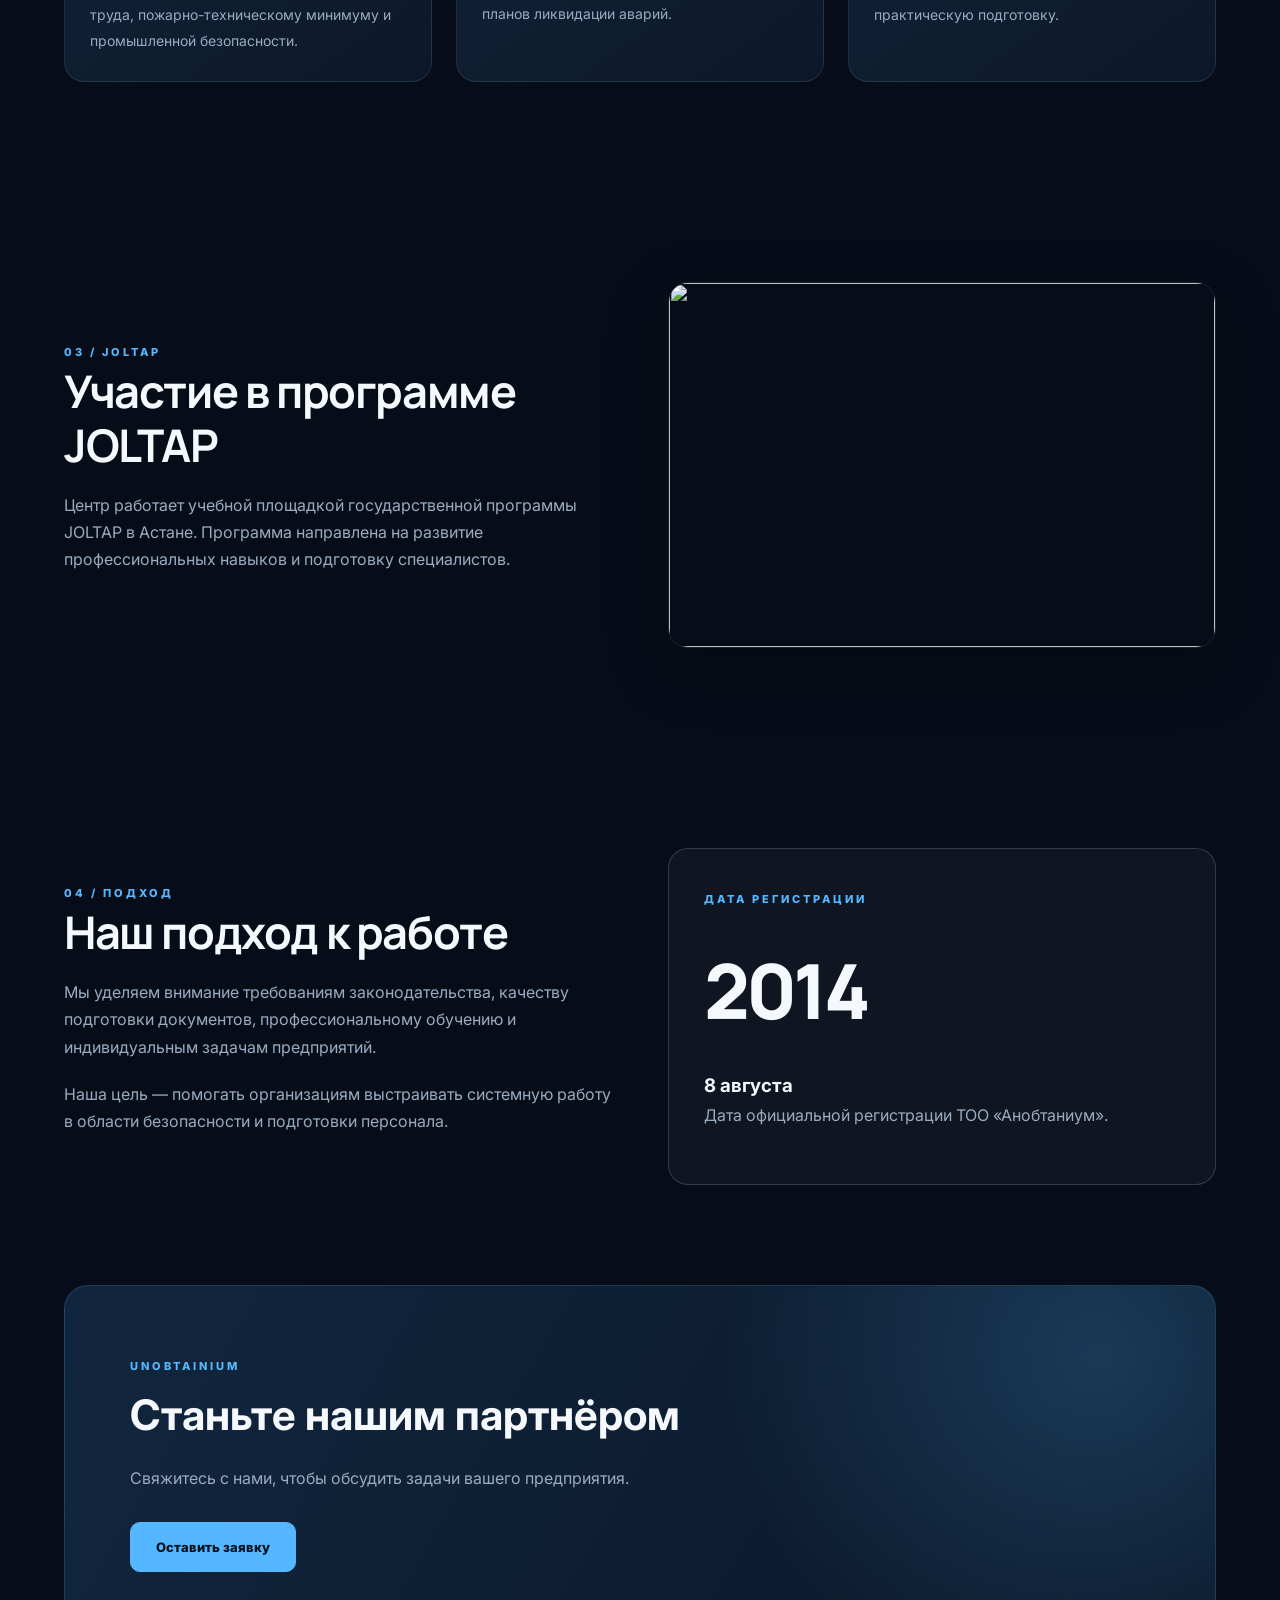
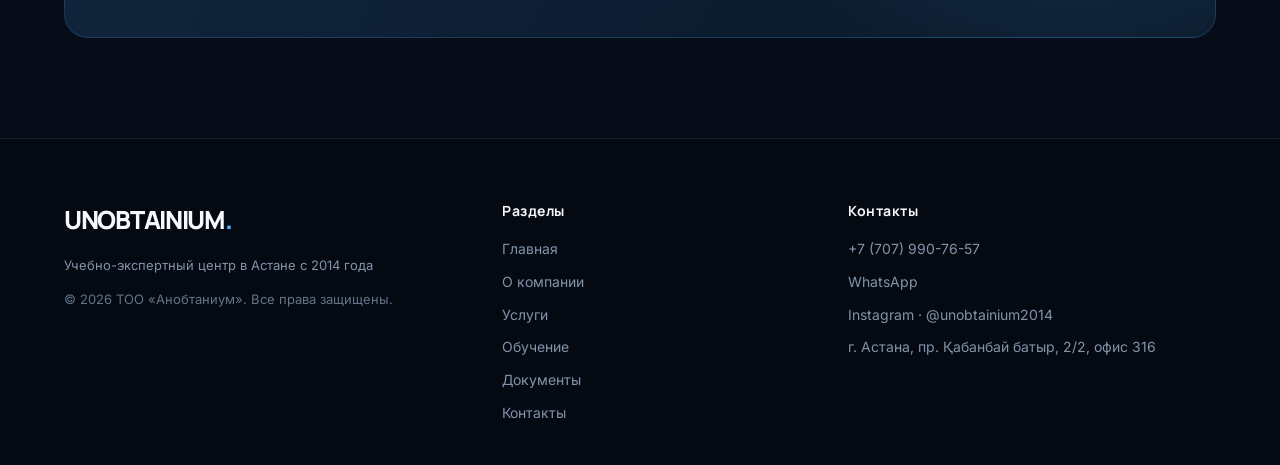
==== commit 83d925ef: "Улучшение сайта: полный перевод KZ/EN, форма заявки через WhatsApp, мобильное меню - все страницы пе" ====
--- a/about.html
+++ b/about.html
@@ -1,128 +1,115 @@
-
 <!DOCTYPE html>
 <html lang="ru">
 <head>
   <meta charset="UTF-8">
   <meta name="viewport" content="width=device-width, initial-scale=1.0">
-  <meta name="description" content="О компании UNOBTAINIUM — учебно-экспертный центр в Казахстане.">
-  <title>UNOBTAINIUM — О компании</title>
+  <title data-i18n="t_about">О компании — UNOBTAINIUM</title>
+  <meta name="description" content="Экспертиза, безопасность и профессиональная подготовка кадров с 2014 года.">
+  <meta name="theme-color" content="#070d18">
+  <link rel="canonical" href="https://nezerteam.github.io/unobtainium.io/about.html">
+  <link rel="icon" href="favicon.svg" type="image/svg+xml">
+  <meta property="og:type" content="website">
+  <meta property="og:site_name" content="UNOBTAINIUM">
+  <meta property="og:title" content="О компании — UNOBTAINIUM">
+  <meta property="og:description" content="Экспертиза, безопасность и профессиональная подготовка кадров с 2014 года.">
+  <meta property="og:url" content="https://nezerteam.github.io/unobtainium.io/about.html">
+  <meta property="og:image" content="https://nezerteam.github.io/unobtainium.io/og-image.png">
+  <meta property="og:image:width" content="1200">
+  <meta property="og:image:height" content="630">
+  <meta property="og:locale" content="ru_RU">
+  <meta name="twitter:card" content="summary_large_image">
   <link rel="preconnect" href="https://fonts.googleapis.com">
   <link rel="preconnect" href="https://fonts.gstatic.com" crossorigin>
-  <link href="https://fonts.googleapis.com/css2?family=Inter:wght@400;500;600;700;800&display=swap" rel="stylesheet">
+  <link href="https://fonts.googleapis.com/css2?family=Inter:wght@400;500;600;700;800&family=Manrope:wght@400;500;600;700;800&display=swap" rel="stylesheet">
   <link rel="stylesheet" href="style.css">
   <script src="script.js" defer></script>
 </head>
-<body>
-  <div class="topbar">
-  <span>📍 г. Астана, пр. Қабанбай батыр, 2/2 офис 316</span>
-  <span>
-    <a href="tel:+77079907657">+7 (707) 990-76-57</a> · Пн–Пт 9:00–18:00
+<body data-page="about">
+
+<div class="topbar">
+  <a href="https://2gis.kz/astana/search/%D0%BF%D1%80%D0%BE%D1%81%D0%BF%D0%B5%D0%BA%D1%82%20%D2%9A%D0%B0%D0%B1%D0%B0%D0%BD%D0%B1%D0%B0%D0%B9%20%D0%B1%D0%B0%D1%82%D1%8B%D1%80%202%2F2" target="_blank" rel="noopener"><svg class="icon-sm" viewBox="0 0 24 24" fill="none" stroke="currentColor" stroke-width="1.7" stroke-linecap="round" stroke-linejoin="round" aria-hidden="true"><path d="M12 21s7-6 7-12a7 7 0 0 0-14 0c0 6 7 12 7 12z"/><circle cx="12" cy="9" r="2.5"/></svg><span data-i18n="addr_short">г. Астана, пр. Қабанбай батыр, 2/2, офис 316</span></a>
+  <span class="topbar-right">
+    <a href="tel:+77079907657"><svg class="icon-sm" viewBox="0 0 24 24" fill="none" stroke="currentColor" stroke-width="1.7" stroke-linecap="round" stroke-linejoin="round" aria-hidden="true"><path d="M5 4h4l2 5-3 2a11 11 0 0 0 5 5l2-3 5 2v4a2 2 0 0 1-2 2A16 16 0 0 1 3 6a2 2 0 0 1 2-2z"/></svg>+7 (707) 990-76-57</a>
+    <span class="topbar-sep">·</span>
+    <span data-i18n="hours">Пн–Пт 9:00–18:00</span>
   </span>
 </div>
 
+<header class="header">
+  <a href="index.html" class="logo" aria-label="UNOBTAINIUM">UNOBTAINIUM<span>.</span></a>
 
-<header class="header">
-  <a href="index.html" class="logo">UNOBTAINIUM<span>.</span></a>
-  <nav class="nav">
-    <a href="index.html" data-i18n="home">Главная</a>
-    <a href="about.html" data-i18n="about">О компании</a>
-    <a href="services.html" data-i18n="services">Услуги</a>
-    <a href="training.html" data-i18n="training">Обучение</a>
-    <a href="documents.html" data-i18n="documents">Документы</a>
-    <a href="contacts.html" data-i18n="contacts">Контакты</a>
+  <nav class="nav" id="site-nav">
+      <a href="index.html" data-i18n="home">Главная</a>
+      <a href="about.html" class="current" aria-current="page" data-i18n="about">О компании</a>
+      <a href="services.html" data-i18n="services">Услуги</a>
+      <a href="training.html" data-i18n="training">Обучение</a>
+      <a href="documents.html" data-i18n="documents">Документы</a>
+      <a href="contacts.html" data-i18n="contacts">Контакты</a>
+    <a href="contacts.html#request" class="btn nav-cta" data-i18n="cta_request">Оставить заявку</a>
   </nav>
-  <div class="languages">
-    <button class="lang-btn current" data-lang="ru">RU</button>
-    <button class="lang-btn" data-lang="kz">KZ</button>
-    <button class="lang-btn" data-lang="en">EN</button>
+
+  <div class="header-tools">
+    <div class="languages" role="group" aria-label="Language">
+      <button class="lang-btn active" data-lang="ru" type="button">RU</button>
+      <button class="lang-btn" data-lang="kz" type="button">KZ</button>
+      <button class="lang-btn" data-lang="en" type="button">EN</button>
+    </div>
+    <button class="burger" type="button" aria-controls="site-nav" aria-expanded="false">
+      <span></span><span></span><span></span><span class="sr-only" data-i18n="menu">Меню</span>
+    </button>
   </div>
 </header>
 
 <main>
-
-  <section class="page-hero hero">
-    <div class="hero-content">
-      <span class="eyebrow">UNOBTAINIUM · ABOUT US</span>
-      <h1>О компании</h1>
-      <p>Экспертиза, безопасность и профессиональная подготовка кадров с 2014 года.</p>
+  <section class="page-hero">
+    <div class="page-hero-inner">
+      <span class="eyebrow" data-i18n="about_eyebrow">UNOBTAINIUM / О КОМПАНИИ</span>
+      <h1 data-i18n="about">О компании</h1>
+      <p data-i18n="about_sub">Экспертиза, безопасность и профессиональная подготовка кадров с 2014 года.</p>
     </div>
   </section>
 
   <section class="section">
     <div class="about-grid">
       <div class="about-image">
-        <img
-          src="https://images.unsplash.com/photo-1497366811353-6870744d04b2?auto=format&fit=crop&w=1100&q=85"
-          alt="Современное рабочее пространство"
-          loading="lazy">
+        <img src="https://images.unsplash.com/photo-1497366811353-6870744d04b2?auto=format&fit=crop&w=1100&q=80" alt="" loading="lazy" width="1100" height="733">
       </div>
-
       <div class="about-content">
-        <span class="section-heading">01 / COMPANY</span>
-        <h2>Unobtainium — ТОО «Анобтаниум»</h2>
-        <p>
-          Учебно-экспертный центр «Анобтаниум» —
-          казахстанская компания со штаб-квартирой в Астане,
-          основанная в 2014 году.
-        </p>
-        <p>
-          Компания специализируется на комплексной поддержке
-          бизнеса в вопросах промышленной, пожарной и энергетической
-          безопасности, а также профессиональной подготовке рабочих кадров.
-        </p>
+        <span class="section-heading" data-i18n="ab_company">01 / КОМПАНИЯ</span>
+        <h2 data-i18n="ab_title">Unobtainium — ТОО «Анобтаниум»</h2>
+        <p data-i18n="ab_p1">Учебно-экспертный центр «Анобтаниум» — казахстанская компания со штаб-квартирой в Астане, основанная в 2014 году.</p>
+        <p data-i18n="ab_p2">Компания специализируется на комплексной поддержке бизнеса в вопросах промышленной, пожарной и энергетической безопасности, а также профессиональной подготовке рабочих кадров.</p>
       </div>
     </div>
   </section>
 
   <section class="section">
     <div class="section-intro">
-      <span class="section-heading">02 / OUR EXPERTISE</span>
-      <h2>Ключевые направления деятельности</h2>
+      <span class="section-heading" data-i18n="ab_expertise">02 / ЭКСПЕРТИЗА</span>
+      <h2 data-i18n="ab_dirs">Ключевые направления деятельности</h2>
     </div>
-
     <div class="cards">
-
-      <article class="card">
-        <img class="card-image"
-          src="https://images.unsplash.com/photo-1523580494863-6f3031224c94?auto=format&fit=crop&w=900&q=85"
-          alt="Обучение персонала" loading="lazy">
+      <article class="card icon-card">
         <div class="card-content">
-          <h3>Обучение и аттестация персонала</h3>
-          <p>
-            Курсы повышения квалификации и переподготовки
-            по безопасности и охране труда, пожарно-техническому
-            минимуму и промышленной безопасности.
-          </p>
+          <div class="icon-wrap"><svg class="icon" viewBox="0 0 24 24" fill="none" stroke="currentColor" stroke-width="1.7" stroke-linecap="round" stroke-linejoin="round" aria-hidden="true"><rect x="5" y="4" width="14" height="17" rx="2"/><path d="M9 4V3h6v1"/><path d="M9 12l2 2 4-4"/></svg></div>
+          <h3 data-i18n="ab_c1">Обучение и аттестация персонала</h3>
+          <p data-i18n="ab_c1_text">Курсы повышения квалификации и переподготовки по безопасности и охране труда, пожарно-техническому минимуму и промышленной безопасности.</p>
         </div>
       </article>
-
-      <article class="card">
-        <img class="card-image"
-          src="https://images.unsplash.com/photo-1454165804606-c3d57bc86b40?auto=format&fit=crop&w=900&q=85"
-          alt="Аудит и экспертиза" loading="lazy">
+      <article class="card icon-card">
         <div class="card-content">
-          <h3>Аудит и экспертиза</h3>
-          <p>
-            Аттестация рабочих мест по условиям труда,
-            строительный и энергетический аудит, разработка
-            паспортов оборудования и планов ликвидации аварий.
-          </p>
+          <div class="icon-wrap"><svg class="icon" viewBox="0 0 24 24" fill="none" stroke="currentColor" stroke-width="1.7" stroke-linecap="round" stroke-linejoin="round" aria-hidden="true"><path d="M4 17a8 8 0 1 1 16 0"/><path d="M12 17l4-5"/><path d="M4 21h16"/></svg></div>
+          <h3 data-i18n="ab_c2">Аудит и экспертиза</h3>
+          <p data-i18n="ab_c2_text">Аттестация рабочих мест по условиям труда, строительный и энергетический аудит, разработка паспортов оборудования и планов ликвидации аварий.</p>
         </div>
       </article>
-
-      <article class="card">
-        <img class="card-image"
-          src="https://images.unsplash.com/photo-1581092160562-40aa08e78837?auto=format&fit=crop&w=900&q=85"
-          alt="Техническая подготовка специалистов" loading="lazy">
+      <article class="card icon-card">
         <div class="card-content">
-          <h3>Подготовка рабочих специальностей</h3>
-          <p>
-            Обучение техническим профессиям, в том числе
-            электрогазосварщиков, с акцентом на практическую подготовку.
-          </p>
+          <div class="icon-wrap"><svg class="icon" viewBox="0 0 24 24" fill="none" stroke="currentColor" stroke-width="1.7" stroke-linecap="round" stroke-linejoin="round" aria-hidden="true"><path d="M14 6a4 4 0 0 0 5 5l-8 8a2 2 0 0 1-3-3l8-8a4 4 0 0 0-2-2z"/></svg></div>
+          <h3 data-i18n="ab_c3">Подготовка рабочих специальностей</h3>
+          <p data-i18n="ab_c3_text">Обучение техническим профессиям, в том числе электрогазосварщиков, с акцентом на практическую подготовку.</p>
         </div>
       </article>
-
     </div>
   </section>
 
@@ -130,20 +117,11 @@
     <div class="about-grid">
       <div class="about-content">
         <span class="section-heading">03 / JOLTAP</span>
-        <h2>Участие в программе JOLTAP</h2>
-        <p>
-          Центр заявляет о работе в качестве официальной
-          учебной площадки государственной программы JOLTAP
-          в Астане. Программа направлена на развитие
-          профессиональных навыков и подготовку специалистов.
-        </p>
+        <h2 data-i18n="ab_joltap_title">Участие в программе JOLTAP</h2>
+        <p data-i18n="ab_joltap_text">Центр работает учебной площадкой государственной программы JOLTAP в Астане. Программа направлена на развитие профессиональных навыков и подготовку специалистов.</p>
       </div>
-
       <div class="about-image">
-        <img
-          src="https://images.unsplash.com/photo-1552664730-d307ca884978?auto=format&fit=crop&w=1100&q=85"
-          alt="Совместная работа и обучение"
-          loading="lazy">
+        <img src="https://images.unsplash.com/photo-1552664730-d307ca884978?auto=format&fit=crop&w=1100&q=80" alt="" loading="lazy" width="1100" height="733">
       </div>
     </div>
   </section>
@@ -151,46 +129,60 @@
   <section class="section">
     <div class="about-grid">
       <div class="about-content">
-        <span class="section-heading">04 / OUR APPROACH</span>
-        <h2>Наш подход к работе</h2>
-        <p>
-          Мы уделяем внимание требованиям законодательства,
-          качеству подготовки документов, профессиональному
-          обучению и индивидуальным задачам предприятий.
-        </p>
-        <p>
-          Наша цель — помогать организациям выстраивать
-          системную работу в области безопасности и подготовки персонала.
-        </p>
+        <span class="section-heading" data-i18n="ab_approach_head">04 / ПОДХОД</span>
+        <h2 data-i18n="ab_approach">Наш подход к работе</h2>
+        <p data-i18n="ab_ap1">Мы уделяем внимание требованиям законодательства, качеству подготовки документов, профессиональному обучению и индивидуальным задачам предприятий.</p>
+        <p data-i18n="ab_ap2">Наша цель — помогать организациям выстраивать системную работу в области безопасности и подготовки персонала.</p>
       </div>
-
       <div class="about-content">
-        <div style="padding: 35px; border: 1px solid rgba(255,255,255,.15); border-radius: 20px; background: rgba(255,255,255,.04);">
-          <span class="section-heading">ESTABLISHED</span>
-          <div style="font-size: clamp(48px, 7vw, 76px); font-weight: 800; letter-spacing: -4px; margin: 15px 0;">2014</div>
-          <h3>8 августа</h3>
-          <p>Дата официальной регистрации ТОО «Анобтаниум».</p>
+        <div class="est-card">
+          <span class="section-heading" data-i18n="ab_est">ДАТА РЕГИСТРАЦИИ</span>
+          <div class="est-year">2014</div>
+          <h3 data-i18n="ab_est_day">8 августа</h3>
+          <p data-i18n="ab_est_text">Дата официальной регистрации ТОО «Анобтаниум».</p>
         </div>
       </div>
     </div>
   </section>
 
   <section class="contact-banner">
-    <div>
+    <div class="contact-banner-content">
       <span class="section-heading">UNOBTAINIUM</span>
-      <h2>Станьте нашим партнером</h2>
-      <p>Свяжитесь с нами для обсуждения задач вашего предприятия.</p>
+      <h2 data-i18n="partner_cta_title">Станьте нашим партнёром</h2>
+      <p data-i18n="partner_cta_text">Свяжитесь с нами, чтобы обсудить задачи вашего предприятия.</p>
     </div>
-    <a href="contacts.html" class="btn">Наши контакты</a>
+    <div class="contact-banner-actions">
+      <a href="contacts.html#request" class="btn" data-i18n="cta_request">Оставить заявку</a>
+    </div>
   </section>
-
 </main>
 
 <footer class="footer">
-  <a href="index.html" class="logo">UNOBTAINIUM<span>.</span></a>
-  <p>© UNOBTAINIUM. Все права защищены.</p>
-  <p>Учебно-экспертный центр · Казахстан</p>
+  <div class="footer-grid">
+    <div>
+      <a href="index.html" class="logo">UNOBTAINIUM<span>.</span></a>
+      <p data-i18n="footer_about">Учебно-экспертный центр в Астане с 2014 года</p>
+      <p class="footer-legal">© <span id="year">2025</span> <span data-i18n="legal_name">ТОО «Анобтаниум».</span> <span data-i18n="rights">Все права защищены.</span></p>
+    </div>
+    <div>
+      <h4 data-i18n="footer_nav">Разделы</h4>
+      <div class="footer-links"><a href="index.html" data-i18n="home">Главная</a><a href="about.html" data-i18n="about">О компании</a><a href="services.html" data-i18n="services">Услуги</a><a href="training.html" data-i18n="training">Обучение</a><a href="documents.html" data-i18n="documents">Документы</a><a href="contacts.html" data-i18n="contacts">Контакты</a></div>
+    </div>
+    <div>
+      <h4 data-i18n="footer_contacts">Контакты</h4>
+      <div class="footer-links">
+        <a href="tel:+77079907657">+7 (707) 990-76-57</a>
+        <a href="https://wa.me/77079907657" target="_blank" rel="noopener">WhatsApp</a>
+        <a href="https://www.instagram.com/unobtainium2014/" target="_blank" rel="noopener">Instagram · @unobtainium2014</a>
+        <a href="https://2gis.kz/astana/search/%D0%BF%D1%80%D0%BE%D1%81%D0%BF%D0%B5%D0%BA%D1%82%20%D2%9A%D0%B0%D0%B1%D0%B0%D0%BD%D0%B1%D0%B0%D0%B9%20%D0%B1%D0%B0%D1%82%D1%8B%D1%80%202%2F2" target="_blank" rel="noopener" data-i18n="addr_short">г. Астана, пр. Қабанбай батыр, 2/2, офис 316</a>
+      </div>
+    </div>
+  </div>
 </footer>
+
+<a class="wa-float" href="https://wa.me/77079907657" target="_blank" rel="noopener" aria-label="WhatsApp">
+  <svg viewBox="0 0 32 32" aria-hidden="true"><path fill="currentColor" d="M16 3a13 13 0 0 0-11.2 19.6L3 29l6.6-1.7A13 13 0 1 0 16 3zm0 23.6c-2 0-4-.5-5.7-1.6l-.4-.2-3.9 1 1-3.8-.3-.4A10.6 10.6 0 1 1 16 26.6zm5.8-7.9c-.3-.2-1.9-.9-2.2-1-.3-.1-.5-.2-.7.2l-1 1.2c-.2.2-.4.2-.7.1a8.7 8.7 0 0 1-4.3-3.8c-.3-.6.3-.5.9-1.7.1-.2 0-.4 0-.6l-1-2.4c-.3-.6-.5-.5-.7-.5h-.6a1.2 1.2 0 0 0-.9.4 3.7 3.7 0 0 0-1.1 2.7 6.4 6.4 0 0 0 1.3 3.4c.2.2 2.2 3.4 5.4 4.8 2 .9 2.8.9 3.8.8.6-.1 1.9-.8 2.2-1.5.3-.7.3-1.4.2-1.5l-.6-.6z"/></svg><span data-i18n="wa_float">Написать в WhatsApp</span>
+</a>
 
 </body>
 </html>
--- a/style.css
+++ b/style.css
@@ -959,3 +959,199 @@
 @media (max-width: 600px) {
   .topbar { justify-content: center; text-align: center; }
 }
+
+/* =====================================================================
+   v2 — мобильное меню, форма заявки, WhatsApp, иконки, подвал
+   ===================================================================== */
+
+.sr-only { position: absolute; width: 1px; height: 1px; overflow: hidden; clip: rect(0 0 0 0); white-space: nowrap; }
+
+.icon { width: 26px; height: 26px; flex-shrink: 0; }
+.icon-sm { width: 15px; height: 15px; vertical-align: -3px; margin-right: 6px; flex-shrink: 0; }
+
+/* верхняя строка */
+.topbar {
+  align-items: center;
+  padding: 8px max(calc((100% - var(--container)) / 2), 5%);
+  background: #050a12;
+  color: #b5c2d3;
+  border-bottom: 1px solid var(--line);
+}
+.topbar a { display: inline-flex; align-items: center; }
+.topbar-right { display: inline-flex; align-items: center; gap: 8px; flex-wrap: wrap; }
+.topbar-sep { opacity: .5; }
+
+/* шапка */
+.header-tools { display: flex; align-items: center; gap: 12px; }
+.nav .nav-cta { display: none; }
+.burger {
+  display: none;
+  width: 44px; height: 44px;
+  border: 1px solid var(--line);
+  border-radius: 12px;
+  background: rgba(255,255,255,.04);
+  cursor: pointer;
+  position: relative;
+}
+.burger span:not(.sr-only) {
+  position: absolute; left: 12px; right: 12px; height: 2px;
+  background: var(--white); border-radius: 2px; transition: .25s ease;
+}
+.burger span:nth-child(1) { top: 14px; }
+.burger span:nth-child(2) { top: 21px; }
+.burger span:nth-child(3) { top: 28px; }
+.header.nav-open .burger span:nth-child(1) { top: 21px; transform: rotate(45deg); }
+.header.nav-open .burger span:nth-child(2) { opacity: 0; }
+.header.nav-open .burger span:nth-child(3) { top: 21px; transform: rotate(-45deg); }
+
+@media (max-width: 1050px) {
+  .header { flex-wrap: nowrap !important; justify-content: space-between !important; gap: 16px; }
+  .burger { display: block; }
+  .nav {
+    position: absolute; top: 100%; left: 0; right: 0;
+    order: 0 !important; width: auto !important;
+    display: flex; flex-direction: column; align-items: stretch; gap: 0 !important;
+    padding: 8px 5% 22px;
+    background: #070d18;
+    border-bottom: 1px solid var(--line);
+    box-shadow: 0 30px 60px rgba(0,0,0,.45);
+    opacity: 0; visibility: hidden; transform: translateY(-8px);
+    transition: opacity .25s ease, transform .25s ease, visibility .25s;
+  }
+  .header.nav-open .nav { opacity: 1; visibility: visible; transform: none; }
+  .nav a { font-size: 16px !important; padding: 13px 0; border-bottom: 1px solid var(--line); }
+  .nav a::after { display: none; }
+  .nav .nav-cta { display: inline-flex; justify-content: center; margin-top: 16px; border-bottom: 0; color: #06111e; }
+}
+@media (max-width: 600px) {
+  .topbar { justify-content: center; text-align: center; font-size: 12px; gap: 4px 12px; }
+}
+
+/* страницы разделов */
+.page-hero { min-height: 340px; }
+.page-hero-inner { position: relative; z-index: 1; max-width: 850px; }
+.page-hero-inner .eyebrow { display: inline-block; }
+
+/* карточки с иконками */
+.cards-3 { grid-template-columns: repeat(3, minmax(0, 1fr)); margin-top: 0; }
+.cards-2 { grid-template-columns: repeat(2, minmax(0, 1fr)); margin-top: 0; }
+.icon-card { padding: 30px 0 28px; }
+.icon-wrap {
+  width: 54px; height: 54px; margin-bottom: 22px;
+  display: grid; place-items: center;
+  border-radius: 14px;
+  color: var(--blue);
+  background: rgba(85,183,255,.1);
+  border: 1px solid rgba(85,183,255,.22);
+}
+.card-link {
+  margin-top: auto; padding-top: 22px;
+  color: var(--blue); font-size: 14px; font-weight: 700;
+}
+.card-link:hover { color: var(--blue-light); }
+
+.est-card {
+  padding: 35px; border: 1px solid rgba(255,255,255,.15);
+  border-radius: 20px; background: rgba(255,255,255,.04);
+}
+.est-year { font-size: clamp(48px, 7vw, 76px); font-weight: 800; letter-spacing: -4px; margin: 15px 0; font-family: 'Manrope', sans-serif; }
+
+.contact-banner { width: min(var(--container), 90%); margin: 0 auto 100px; }
+
+/* форма заявки */
+.request-grid {
+  display: grid; grid-template-columns: minmax(0, .9fr) minmax(0, 1.1fr); gap: 50px; align-items: start;
+  padding: 50px; border-radius: 24px;
+  border: 1px solid rgba(85,183,255,.18);
+  background: radial-gradient(circle at 0% 0%, rgba(85,183,255,.16), transparent 40%), linear-gradient(140deg, #11263e, #0a1728);
+}
+.request-intro p { color: var(--muted); margin-bottom: 24px; }
+.request-direct { display: flex; flex-direction: column; gap: 4px; color: var(--muted); font-size: 14px; }
+.request-direct a { color: var(--white); font-size: 22px; font-weight: 800; font-family: 'Manrope', sans-serif; }
+.request-direct a:hover { color: var(--blue); }
+.request-form { display: grid; grid-template-columns: 1fr 1fr; gap: 16px; }
+.request-form .wide { grid-column: 1 / -1; }
+.request-form label { display: flex; flex-direction: column; gap: 7px; font-size: 13px; font-weight: 600; color: #b5c2d3; }
+.request-form input, .request-form select, .request-form textarea {
+  width: 100%; padding: 13px 15px;
+  font: inherit; font-size: 15px; font-weight: 500; color: var(--white);
+  background: rgba(5,12,23,.6);
+  border: 1px solid rgba(255,255,255,.14); border-radius: 12px;
+  outline: none; transition: border-color .2s ease, box-shadow .2s ease;
+}
+.request-form select { appearance: none; background-image: linear-gradient(45deg, transparent 50%, var(--muted) 50%), linear-gradient(135deg, var(--muted) 50%, transparent 50%); background-position: calc(100% - 20px) 55%, calc(100% - 14px) 55%; background-size: 6px 6px; background-repeat: no-repeat; padding-right: 40px; }
+.request-form select option { background: #0b1525; }
+.request-form textarea { resize: vertical; min-height: 90px; }
+.request-form input:focus, .request-form select:focus, .request-form textarea:focus { border-color: var(--blue); box-shadow: 0 0 0 3px rgba(85,183,255,.2); }
+.form-error { grid-column: 1 / -1; color: #ff8f8f; font-size: 14px; font-weight: 600; }
+.form-note { color: #7f90a6; font-size: 12px; text-align: center; }
+.btn-wa {
+  display: inline-flex; align-items: center; justify-content: center; gap: 10px;
+  background: #25d366; color: #05210f; border: 0; cursor: pointer; font-size: 16px;
+}
+.btn-wa:hover { background: #3be27a; }
+.btn-wa svg { width: 22px; height: 22px; }
+
+/* плавающая кнопка WhatsApp */
+.wa-float {
+  position: fixed; right: 22px; bottom: 22px; z-index: 1100;
+  display: flex; align-items: center; gap: 10px;
+  padding: 12px 18px 12px 14px;
+  border-radius: 40px;
+  background: #25d366; color: #05210f;
+  font-weight: 700; font-size: 14px;
+  box-shadow: 0 12px 30px rgba(0,0,0,.35);
+  transition: transform .2s ease, box-shadow .2s ease;
+}
+.wa-float:hover { transform: translateY(-3px); box-shadow: 0 16px 36px rgba(0,0,0,.45); }
+.wa-float svg { width: 26px; height: 26px; }
+@media (max-width: 700px) {
+  .wa-float { right: 16px; bottom: 16px; padding: 14px; }
+  .wa-float span { display: none; }
+}
+
+/* контакты */
+.contact-layout { display: grid; grid-template-columns: minmax(0, 1fr) minmax(0, 1.2fr); gap: 30px; align-items: stretch; }
+.contact-list { display: flex; flex-direction: column; gap: 14px; }
+.contact-list .contact-item { display: flex; align-items: center; gap: 18px; padding: 20px 22px; color: var(--white); }
+.contact-list .contact-item .icon { color: var(--blue); }
+.contact-list .contact-item small { margin-bottom: 4px; }
+.contact-list .contact-item span { font-size: 16px; font-weight: 600; }
+.contact-note { color: var(--muted); font-size: 14px; margin-top: 6px; }
+.map-wrap { position: relative; min-height: 420px; border-radius: 20px; overflow: hidden; border: 1px solid var(--line); background: #0b1525; }
+.map-wrap iframe { position: absolute; inset: 0; width: 100%; height: 100%; border: 0; filter: grayscale(.3) contrast(1.05); }
+.map-btn { position: absolute; left: 16px; bottom: 16px; background: rgba(7,13,24,.9); }
+
+/* подвал */
+.footer { display: block; padding: 60px max(calc((100% - var(--container)) / 2), 5%) 40px; }
+.footer-grid { display: grid; grid-template-columns: 1.3fr 1fr 1.2fr; gap: 40px; }
+.footer h4 { font-family: 'Manrope', sans-serif; font-size: 14px; letter-spacing: .5px; margin-bottom: 14px; color: var(--white); }
+.footer p { margin-top: 12px; font-size: 13px; }
+.footer-legal { color: #63748a !important; }
+.footer-links { display: flex; flex-direction: column; gap: 9px; }
+.footer-links a { color: #8293a9; font-size: 14px; }
+.footer-links a:hover { color: var(--blue); }
+
+@media (max-width: 1050px) {
+  .cards-3 { grid-template-columns: repeat(2, minmax(0, 1fr)); }
+  .request-grid { grid-template-columns: 1fr; gap: 30px; padding: 36px; }
+  .contact-layout { grid-template-columns: 1fr; }
+  .footer-grid { grid-template-columns: 1fr 1fr; }
+}
+@media (max-width: 700px) {
+  .cards-3, .cards-2 { grid-template-columns: 1fr; }
+  .request-grid { padding: 26px 20px; }
+  .request-form { grid-template-columns: 1fr; }
+  .footer-grid { grid-template-columns: 1fr; gap: 28px; }
+  .contact-banner { padding: 36px 24px; }
+  .page-hero { min-height: 0; padding-top: 70px; padding-bottom: 60px; }
+  .section { padding: 64px 0; }
+  .header-tools { gap: 8px; }
+}
+
+/* изображения не раздвигают сетку */
+.about-grid { grid-template-columns: minmax(0, 1fr) minmax(0, 1fr); }
+.about-image { overflow: hidden; }
+.about-image img { width: 100%; height: 100%; min-height: 360px; object-fit: cover; display: block; }
+.card-image { max-width: 100%; height: 220px; }
+@media (max-width: 1050px) { .about-grid { grid-template-columns: 1fr; } }
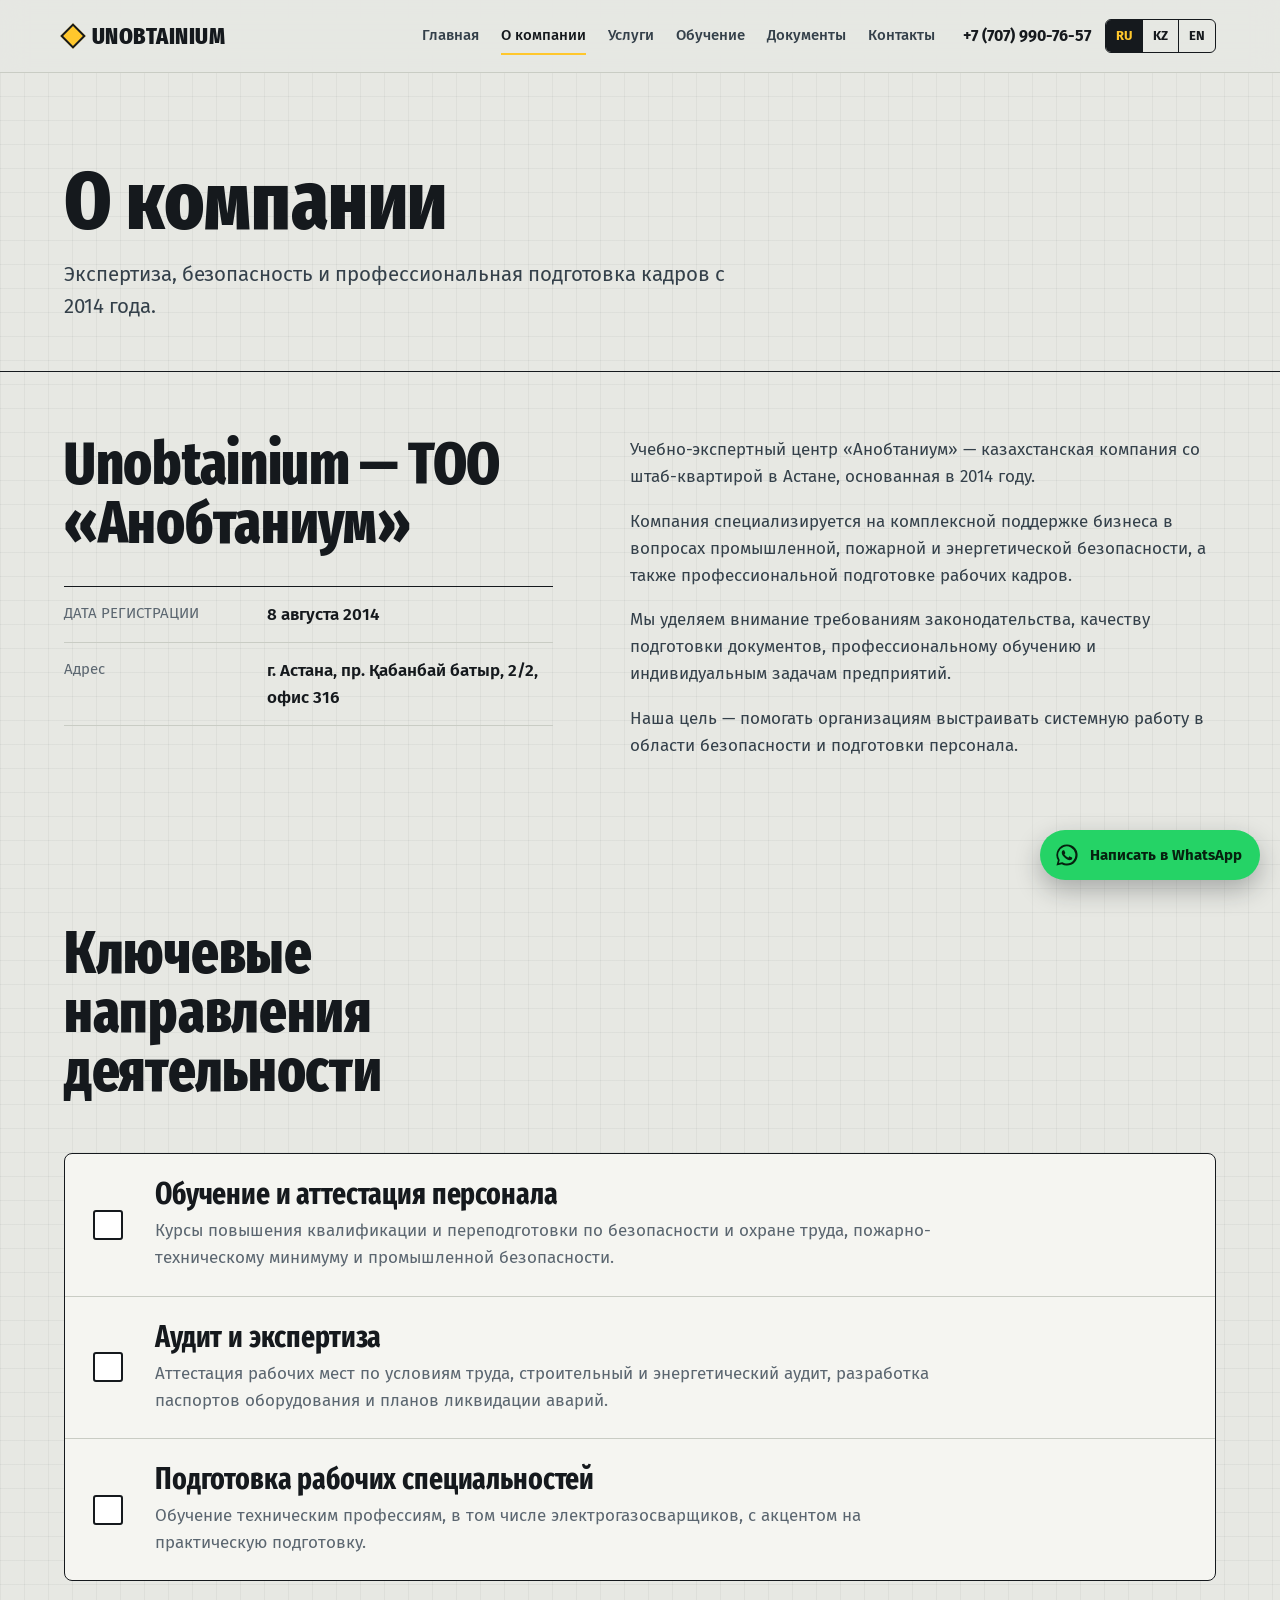
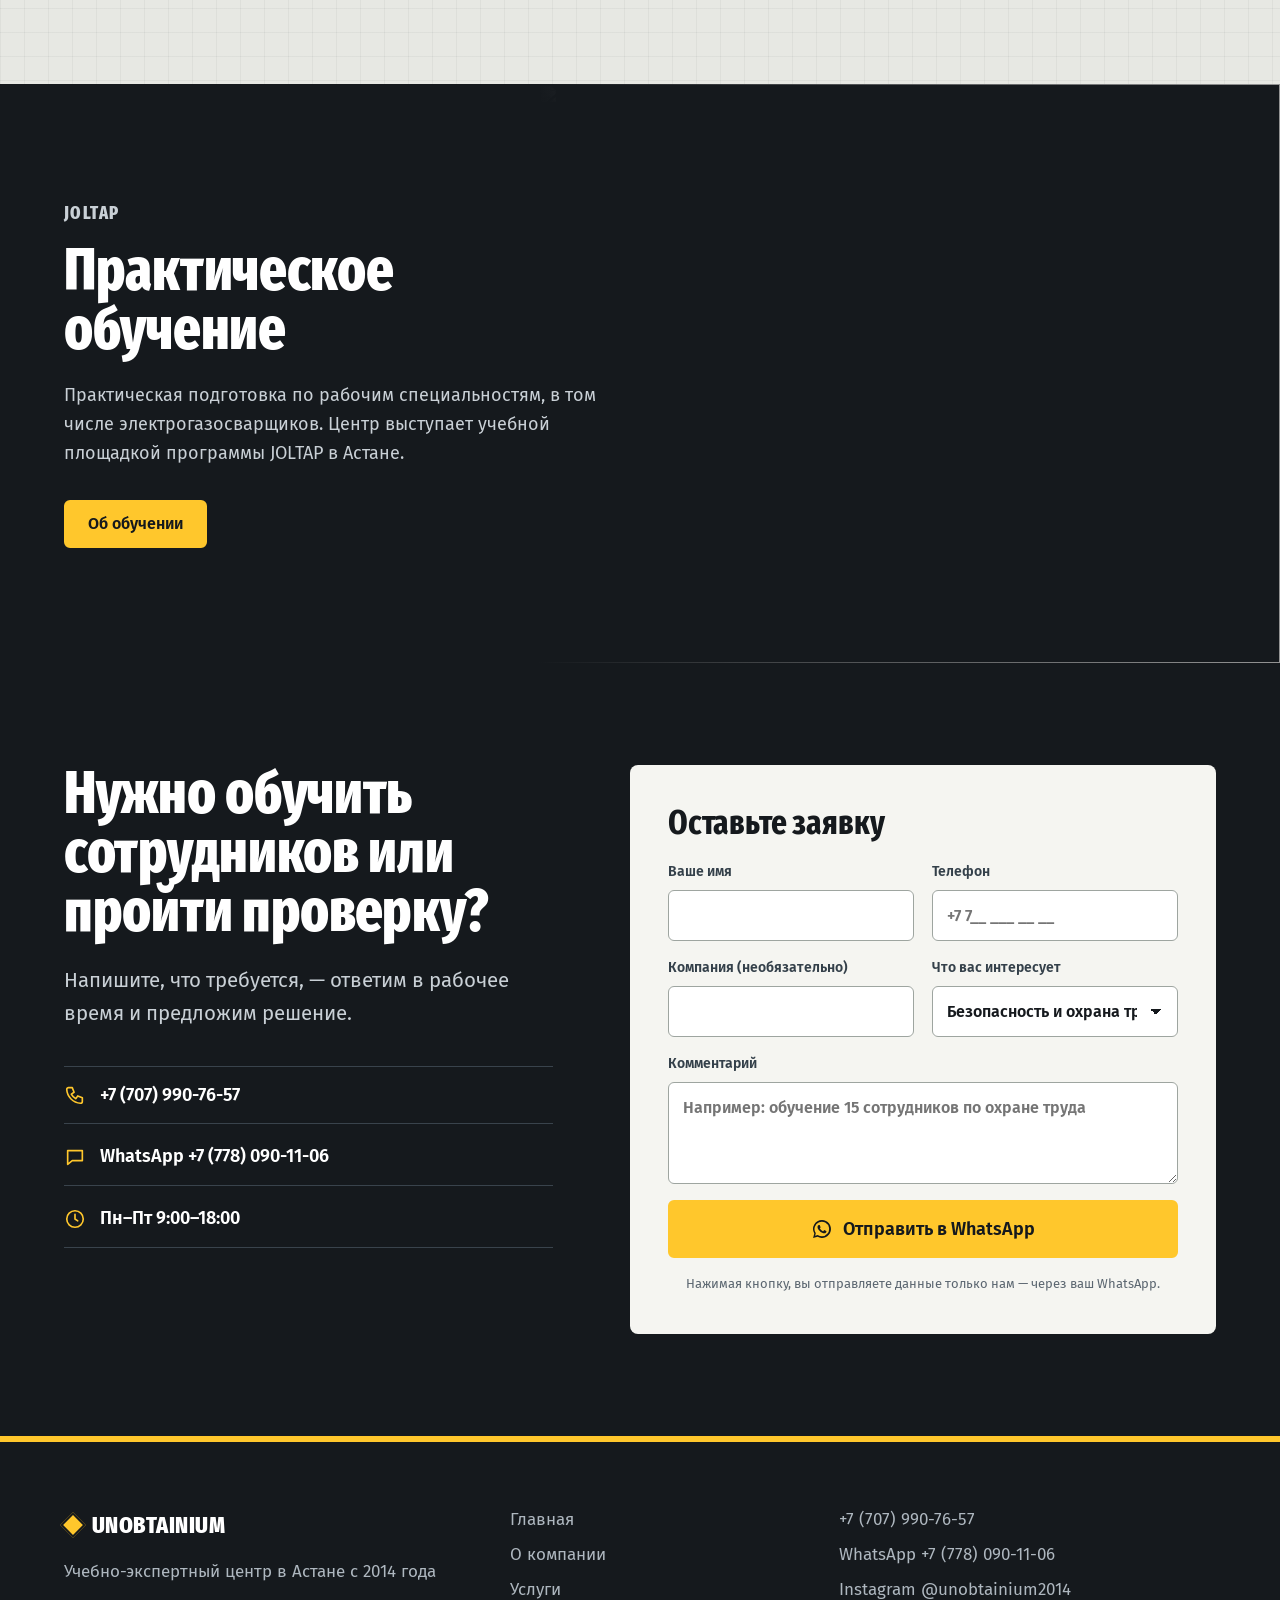
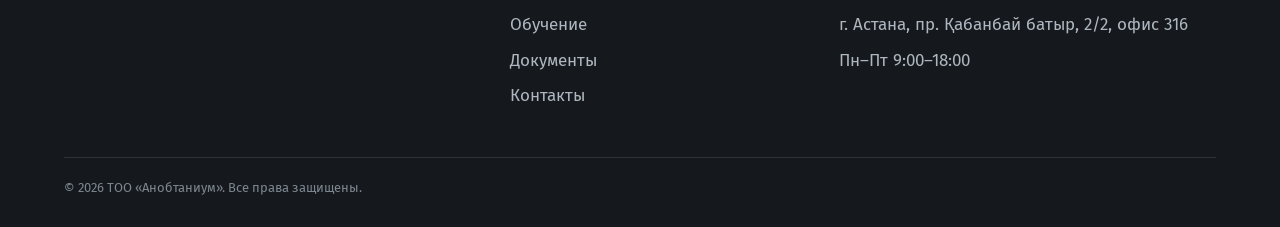
==== commit db75c1e0: "Новый дизайн: «сигнальная разметка» - светлый фон с миллиметровкой, графит и сигнальный жёлтый вмест" ====
--- a/about.html
+++ b/about.html
@@ -5,7 +5,7 @@
   <meta name="viewport" content="width=device-width, initial-scale=1.0">
   <title data-i18n="t_about">О компании — UNOBTAINIUM</title>
   <meta name="description" content="Экспертиза, безопасность и профессиональная подготовка кадров с 2014 года.">
-  <meta name="theme-color" content="#070d18">
+  <meta name="theme-color" content="#15191d">
   <link rel="canonical" href="https://nezerteam.github.io/unobtainium.io/about.html">
   <link rel="icon" href="favicon.svg" type="image/svg+xml">
   <meta property="og:type" content="website">
@@ -16,173 +16,143 @@
   <meta property="og:image" content="https://nezerteam.github.io/unobtainium.io/og-image.png">
   <meta property="og:image:width" content="1200">
   <meta property="og:image:height" content="630">
-  <meta property="og:locale" content="ru_RU">
   <meta name="twitter:card" content="summary_large_image">
   <link rel="preconnect" href="https://fonts.googleapis.com">
   <link rel="preconnect" href="https://fonts.gstatic.com" crossorigin>
-  <link href="https://fonts.googleapis.com/css2?family=Inter:wght@400;500;600;700;800&family=Manrope:wght@400;500;600;700;800&display=swap" rel="stylesheet">
+  <link href="https://fonts.googleapis.com/css2?family=Fira+Sans+Extra+Condensed:wght@600;700;800&family=Fira+Sans:wght@400;500;600;700&display=swap" rel="stylesheet">
   <link rel="stylesheet" href="style.css">
   <script src="script.js" defer></script>
 </head>
 <body data-page="about">
-
-<div class="topbar">
-  <a href="https://2gis.kz/astana/search/%D0%BF%D1%80%D0%BE%D1%81%D0%BF%D0%B5%D0%BA%D1%82%20%D2%9A%D0%B0%D0%B1%D0%B0%D0%BD%D0%B1%D0%B0%D0%B9%20%D0%B1%D0%B0%D1%82%D1%8B%D1%80%202%2F2" target="_blank" rel="noopener"><svg class="icon-sm" viewBox="0 0 24 24" fill="none" stroke="currentColor" stroke-width="1.7" stroke-linecap="round" stroke-linejoin="round" aria-hidden="true"><path d="M12 21s7-6 7-12a7 7 0 0 0-14 0c0 6 7 12 7 12z"/><circle cx="12" cy="9" r="2.5"/></svg><span data-i18n="addr_short">г. Астана, пр. Қабанбай батыр, 2/2, офис 316</span></a>
-  <span class="topbar-right">
-    <a href="tel:+77079907657"><svg class="icon-sm" viewBox="0 0 24 24" fill="none" stroke="currentColor" stroke-width="1.7" stroke-linecap="round" stroke-linejoin="round" aria-hidden="true"><path d="M5 4h4l2 5-3 2a11 11 0 0 0 5 5l2-3 5 2v4a2 2 0 0 1-2 2A16 16 0 0 1 3 6a2 2 0 0 1 2-2z"/></svg>+7 (707) 990-76-57</a>
-    <span class="topbar-sep">·</span>
-    <span data-i18n="hours">Пн–Пт 9:00–18:00</span>
-  </span>
-</div>
+<a class="skip" href="#main">↓</a>
 
 <header class="header">
-  <a href="index.html" class="logo" aria-label="UNOBTAINIUM">UNOBTAINIUM<span>.</span></a>
-
-  <nav class="nav" id="site-nav">
+  <div class="header-in">
+    <a href="index.html" class="logo" aria-label="UNOBTAINIUM — Главная"><span class="logo-mark" aria-hidden="true"></span>UNOBTAINIUM</a>
+    <nav class="nav" id="site-nav" aria-label="Main">
       <a href="index.html" data-i18n="home">Главная</a>
-      <a href="about.html" class="current" aria-current="page" data-i18n="about">О компании</a>
+      <a href="about.html" aria-current="page" data-i18n="about">О компании</a>
       <a href="services.html" data-i18n="services">Услуги</a>
       <a href="training.html" data-i18n="training">Обучение</a>
       <a href="documents.html" data-i18n="documents">Документы</a>
       <a href="contacts.html" data-i18n="contacts">Контакты</a>
-    <a href="contacts.html#request" class="btn nav-cta" data-i18n="cta_request">Оставить заявку</a>
-  </nav>
-
-  <div class="header-tools">
-    <div class="languages" role="group" aria-label="Language">
-      <button class="lang-btn active" data-lang="ru" type="button">RU</button>
-      <button class="lang-btn" data-lang="kz" type="button">KZ</button>
-      <button class="lang-btn" data-lang="en" type="button">EN</button>
+      <a href="contacts.html#request" class="btn btn-yellow nav-cta" data-i18n="cta_request">Оставить заявку</a>
+    </nav>
+    <div class="header-tools">
+      <a class="header-phone" href="tel:+77079907657">+7 (707) 990-76-57</a>
+      <div class="languages" role="group" aria-label="Language">
+        <button class="lang-btn active" data-lang="ru" type="button">RU</button>
+        <button class="lang-btn" data-lang="kz" type="button">KZ</button>
+        <button class="lang-btn" data-lang="en" type="button">EN</button>
+      </div>
+      <button class="burger" type="button" aria-controls="site-nav" aria-expanded="false">
+        <span></span><span></span><span></span><span class="sr-only" data-i18n="menu">Меню</span>
+      </button>
     </div>
-    <button class="burger" type="button" aria-controls="site-nav" aria-expanded="false">
-      <span></span><span></span><span></span><span class="sr-only" data-i18n="menu">Меню</span>
-    </button>
   </div>
 </header>
 
-<main>
-  <section class="page-hero">
-    <div class="page-hero-inner">
-      <span class="eyebrow" data-i18n="about_eyebrow">UNOBTAINIUM / О КОМПАНИИ</span>
+<main id="main">
+  <section class="page-head">
+    <div class="wrap">
       <h1 data-i18n="about">О компании</h1>
-      <p data-i18n="about_sub">Экспертиза, безопасность и профессиональная подготовка кадров с 2014 года.</p>
+      <p class="lead" data-i18n="about_sub">Экспертиза, безопасность и профессиональная подготовка кадров с 2014 года.</p>
     </div>
   </section>
 
-  <section class="section">
-    <div class="about-grid">
-      <div class="about-image">
-        <img src="https://images.unsplash.com/photo-1497366811353-6870744d04b2?auto=format&fit=crop&w=1100&q=80" alt="" loading="lazy" width="1100" height="733">
+  <section class="block block-tight">
+    <div class="wrap split">
+      <div>
+        <h2 data-i18n="ab_title">Unobtainium — ТОО «Анобтаниум»</h2>
+        <dl class="facts">
+          <div><dt data-i18n="ab_est">ДАТА РЕГИСТРАЦИИ</dt><dd><span data-i18n="ab_est_day">8 августа</span> 2014</dd></div>
+          <div><dt data-i18n="c_address">Адрес</dt><dd data-i18n="addr_short">г. Астана, пр. Қабанбай батыр, 2/2, офис 316</dd></div>
+        </dl>
       </div>
-      <div class="about-content">
-        <span class="section-heading" data-i18n="ab_company">01 / КОМПАНИЯ</span>
-        <h2 data-i18n="ab_title">Unobtainium — ТОО «Анобтаниум»</h2>
+      <div>
         <p data-i18n="ab_p1">Учебно-экспертный центр «Анобтаниум» — казахстанская компания со штаб-квартирой в Астане, основанная в 2014 году.</p>
         <p data-i18n="ab_p2">Компания специализируется на комплексной поддержке бизнеса в вопросах промышленной, пожарной и энергетической безопасности, а также профессиональной подготовке рабочих кадров.</p>
+        <p data-i18n="ab_ap1">Мы уделяем внимание требованиям законодательства, качеству подготовки документов, профессиональному обучению и индивидуальным задачам предприятий.</p>
+        <p data-i18n="ab_ap2">Наша цель — помогать организациям выстраивать системную работу в области безопасности и подготовки персонала.</p>
+      </div>
+    </div>
+  </section>
+  <section class="block block-tight">
+    <div class="wrap">
+      <div class="block-head"><h2 data-i18n="ab_dirs">Ключевые направления деятельности</h2></div>
+      <ul class="checklist"><li class="check-row"><span class="check-box" aria-hidden="true"><svg class="check-tick" viewBox="0 0 24 24" fill="none" stroke="currentColor" stroke-width="1.8" stroke-linecap="round" stroke-linejoin="round" aria-hidden="true"><path d="M5 12.5l4.5 4.5L19 7.5"/></svg></span><div class="check-text"><h3 data-i18n="ab_c1">Обучение и аттестация персонала</h3><p data-i18n="ab_c1_text">Курсы повышения квалификации и переподготовки по безопасности и охране труда, пожарно-техническому минимуму и промышленной безопасности.</p></div><span></span></li><li class="check-row"><span class="check-box" aria-hidden="true"><svg class="check-tick" viewBox="0 0 24 24" fill="none" stroke="currentColor" stroke-width="1.8" stroke-linecap="round" stroke-linejoin="round" aria-hidden="true"><path d="M5 12.5l4.5 4.5L19 7.5"/></svg></span><div class="check-text"><h3 data-i18n="ab_c2">Аудит и экспертиза</h3><p data-i18n="ab_c2_text">Аттестация рабочих мест по условиям труда, строительный и энергетический аудит, разработка паспортов оборудования и планов ликвидации аварий.</p></div><span></span></li><li class="check-row"><span class="check-box" aria-hidden="true"><svg class="check-tick" viewBox="0 0 24 24" fill="none" stroke="currentColor" stroke-width="1.8" stroke-linecap="round" stroke-linejoin="round" aria-hidden="true"><path d="M5 12.5l4.5 4.5L19 7.5"/></svg></span><div class="check-text"><h3 data-i18n="ab_c3">Подготовка рабочих специальностей</h3><p data-i18n="ab_c3_text">Обучение техническим профессиям, в том числе электрогазосварщиков, с акцентом на практическую подготовку.</p></div><span></span></li></ul>
+    </div>
+  </section>
+
+  <section class="band">
+    <div class="band-photo"><img class="band-img" src="https://images.unsplash.com/photo-1504307651254-35680f356dfd?auto=format&fit=crop&w=1400&q=75" alt="" loading="lazy" width="1400" height="924"></div>
+    <div class="wrap band-in">
+      <div class="band-text">
+        <p class="band-kicker">JOLTAP</p>
+        <h2 data-i18n="joltap_title">Практическое обучение</h2>
+        <p data-i18n="practice_text">Практическая подготовка по рабочим специальностям, в том числе электрогазосварщиков. Центр выступает учебной площадкой программы JOLTAP в Астане.</p>
+        <a href="training.html" class="btn btn-yellow" data-i18n="about_training">Об обучении</a>
       </div>
     </div>
   </section>
 
-  <section class="section">
-    <div class="section-intro">
-      <span class="section-heading" data-i18n="ab_expertise">02 / ЭКСПЕРТИЗА</span>
-      <h2 data-i18n="ab_dirs">Ключевые направления деятельности</h2>
-    </div>
-    <div class="cards">
-      <article class="card icon-card">
-        <div class="card-content">
-          <div class="icon-wrap"><svg class="icon" viewBox="0 0 24 24" fill="none" stroke="currentColor" stroke-width="1.7" stroke-linecap="round" stroke-linejoin="round" aria-hidden="true"><rect x="5" y="4" width="14" height="17" rx="2"/><path d="M9 4V3h6v1"/><path d="M9 12l2 2 4-4"/></svg></div>
-          <h3 data-i18n="ab_c1">Обучение и аттестация персонала</h3>
-          <p data-i18n="ab_c1_text">Курсы повышения квалификации и переподготовки по безопасности и охране труда, пожарно-техническому минимуму и промышленной безопасности.</p>
-        </div>
-      </article>
-      <article class="card icon-card">
-        <div class="card-content">
-          <div class="icon-wrap"><svg class="icon" viewBox="0 0 24 24" fill="none" stroke="currentColor" stroke-width="1.7" stroke-linecap="round" stroke-linejoin="round" aria-hidden="true"><path d="M4 17a8 8 0 1 1 16 0"/><path d="M12 17l4-5"/><path d="M4 21h16"/></svg></div>
-          <h3 data-i18n="ab_c2">Аудит и экспертиза</h3>
-          <p data-i18n="ab_c2_text">Аттестация рабочих мест по условиям труда, строительный и энергетический аудит, разработка паспортов оборудования и планов ликвидации аварий.</p>
-        </div>
-      </article>
-      <article class="card icon-card">
-        <div class="card-content">
-          <div class="icon-wrap"><svg class="icon" viewBox="0 0 24 24" fill="none" stroke="currentColor" stroke-width="1.7" stroke-linecap="round" stroke-linejoin="round" aria-hidden="true"><path d="M14 6a4 4 0 0 0 5 5l-8 8a2 2 0 0 1-3-3l8-8a4 4 0 0 0-2-2z"/></svg></div>
-          <h3 data-i18n="ab_c3">Подготовка рабочих специальностей</h3>
-          <p data-i18n="ab_c3_text">Обучение техническим профессиям, в том числе электрогазосварщиков, с акцентом на практическую подготовку.</p>
-        </div>
-      </article>
-    </div>
-  </section>
-
-  <section class="section">
-    <div class="about-grid">
-      <div class="about-content">
-        <span class="section-heading">03 / JOLTAP</span>
-        <h2 data-i18n="ab_joltap_title">Участие в программе JOLTAP</h2>
-        <p data-i18n="ab_joltap_text">Центр работает учебной площадкой государственной программы JOLTAP в Астане. Программа направлена на развитие профессиональных навыков и подготовку специалистов.</p>
-      </div>
-      <div class="about-image">
-        <img src="https://images.unsplash.com/photo-1552664730-d307ca884978?auto=format&fit=crop&w=1100&q=80" alt="" loading="lazy" width="1100" height="733">
-      </div>
-    </div>
-  </section>
-
-  <section class="section">
-    <div class="about-grid">
-      <div class="about-content">
-        <span class="section-heading" data-i18n="ab_approach_head">04 / ПОДХОД</span>
-        <h2 data-i18n="ab_approach">Наш подход к работе</h2>
-        <p data-i18n="ab_ap1">Мы уделяем внимание требованиям законодательства, качеству подготовки документов, профессиональному обучению и индивидуальным задачам предприятий.</p>
-        <p data-i18n="ab_ap2">Наша цель — помогать организациям выстраивать системную работу в области безопасности и подготовки персонала.</p>
-      </div>
-      <div class="about-content">
-        <div class="est-card">
-          <span class="section-heading" data-i18n="ab_est">ДАТА РЕГИСТРАЦИИ</span>
-          <div class="est-year">2014</div>
-          <h3 data-i18n="ab_est_day">8 августа</h3>
-          <p data-i18n="ab_est_text">Дата официальной регистрации ТОО «Анобтаниум».</p>
+  <section class="block request" id="request">
+    <div class="wrap request-grid">
+      <div class="request-intro">
+        <h2 data-i18n="ready_title">Нужно обучить сотрудников или пройти проверку?</h2>
+        <p class="lead" data-i18n="ready_text">Напишите, что требуется, — ответим в рабочее время и предложим решение.</p>
+        <div class="direct">
+          <a class="direct-line" href="tel:+77079907657"><svg class="icon" viewBox="0 0 24 24" fill="none" stroke="currentColor" stroke-width="1.8" stroke-linecap="round" stroke-linejoin="round" aria-hidden="true"><path d="M5 4h4l2 5-3 2a11 11 0 0 0 5 5l2-3 5 2v4a2 2 0 0 1-2 2A16 16 0 0 1 3 6a2 2 0 0 1 2-2z"/></svg><span>+7 (707) 990-76-57</span></a>
+          <a class="direct-line" href="https://wa.me/77780901106" target="_blank" rel="noopener"><svg class="icon" viewBox="0 0 24 24" fill="none" stroke="currentColor" stroke-width="1.8" stroke-linecap="round" stroke-linejoin="round" aria-hidden="true"><path d="M4 5h16v11H9l-5 4z"/></svg><span>WhatsApp +7 (778) 090-11-06</span></a>
+          <span class="direct-line"><svg class="icon" viewBox="0 0 24 24" fill="none" stroke="currentColor" stroke-width="1.8" stroke-linecap="round" stroke-linejoin="round" aria-hidden="true"><circle cx="12" cy="12" r="9"/><path d="M12 7v5l3 2"/></svg><span data-i18n="hours">Пн–Пт 9:00–18:00</span></span>
         </div>
       </div>
-    </div>
-  </section>
-
-  <section class="contact-banner">
-    <div class="contact-banner-content">
-      <span class="section-heading">UNOBTAINIUM</span>
-      <h2 data-i18n="partner_cta_title">Станьте нашим партнёром</h2>
-      <p data-i18n="partner_cta_text">Свяжитесь с нами, чтобы обсудить задачи вашего предприятия.</p>
-    </div>
-    <div class="contact-banner-actions">
-      <a href="contacts.html#request" class="btn" data-i18n="cta_request">Оставить заявку</a>
+      <form class="request-form" id="request-form" novalidate data-wa="https://wa.me/77780901106">
+        <h3 class="form-title" data-i18n="form_title">Оставьте заявку</h3>
+        <label><span data-i18n="f_name">Ваше имя</span><input name="name" type="text" autocomplete="name" required></label>
+        <label><span data-i18n="f_phone">Телефон</span><input name="phone" type="tel" autocomplete="tel" placeholder="+7 7__ ___ __ __" required></label>
+        <label><span data-i18n="f_company">Компания (необязательно)</span><input name="company" type="text" autocomplete="organization"></label>
+        <label><span data-i18n="f_service">Что вас интересует</span>
+          <select name="service">
+            <option value="srv_ot" data-i18n="srv_ot">Безопасность и охрана труда</option>
+            <option value="srv_fire" data-i18n="srv_fire">Пожарно-технический минимум</option>
+            <option value="srv_prom" data-i18n="srv_prom">Промышленная безопасность</option>
+            <option value="srv_attest" data-i18n="srv_attest">Аттестация рабочих мест</option>
+            <option value="srv_audit" data-i18n="srv_audit">Строительный и энергетический аудит</option>
+            <option value="srv_docs" data-i18n="srv_docs">Паспорта оборудования и ПЛА</option>
+            <option value="srv_trades" data-i18n="srv_trades">Рабочие специальности</option>
+            <option value="opt_other" data-i18n="opt_other">Другое</option>
+          </select>
+        </label>
+        <label class="wide"><span data-i18n="f_comment">Комментарий</span>
+          <textarea name="comment" rows="3" data-i18n-ph="f_comment_ph" placeholder="Например: обучение 15 сотрудников по охране труда"></textarea>
+        </label>
+        <p class="form-error wide" role="alert" hidden data-i18n="f_required">Укажите имя и телефон</p>
+        <button class="btn btn-yellow btn-big wide" type="submit"><svg class="wa-icon" viewBox="0 0 32 32" aria-hidden="true"><path fill="currentColor" d="M16 3a13 13 0 0 0-11.2 19.6L3 29l6.6-1.7A13 13 0 1 0 16 3zm0 23.6c-2 0-4-.5-5.7-1.6l-.4-.2-3.9 1 1-3.8-.3-.4A10.6 10.6 0 1 1 16 26.6zm5.8-7.9c-.3-.2-1.9-.9-2.2-1-.3-.1-.5-.2-.7.2l-1 1.2c-.2.2-.4.2-.7.1a8.7 8.7 0 0 1-4.3-3.8c-.3-.6.3-.5.9-1.7.1-.2 0-.4 0-.6l-1-2.4c-.3-.6-.5-.5-.7-.5h-.6a1.2 1.2 0 0 0-.9.4 3.7 3.7 0 0 0-1.1 2.7 6.4 6.4 0 0 0 1.3 3.4c.2.2 2.2 3.4 5.4 4.8 2 .9 2.8.9 3.8.8.6-.1 1.9-.8 2.2-1.5.3-.7.3-1.4.2-1.5l-.6-.6z"/></svg><span data-i18n="f_send">Отправить в WhatsApp</span></button>
+        <p class="form-note wide" data-i18n="f_privacy">Нажимая кнопку, вы отправляете данные только нам — через ваш WhatsApp.</p>
+      </form>
     </div>
   </section>
 </main>
 
 <footer class="footer">
-  <div class="footer-grid">
-    <div>
-      <a href="index.html" class="logo">UNOBTAINIUM<span>.</span></a>
+  <div class="wrap footer-grid">
+    <div class="footer-brand">
+      <a href="index.html" class="logo logo-light"><span class="logo-mark" aria-hidden="true"></span>UNOBTAINIUM</a>
       <p data-i18n="footer_about">Учебно-экспертный центр в Астане с 2014 года</p>
-      <p class="footer-legal">© <span id="year">2025</span> <span data-i18n="legal_name">ТОО «Анобтаниум».</span> <span data-i18n="rights">Все права защищены.</span></p>
     </div>
-    <div>
-      <h4 data-i18n="footer_nav">Разделы</h4>
-      <div class="footer-links"><a href="index.html" data-i18n="home">Главная</a><a href="about.html" data-i18n="about">О компании</a><a href="services.html" data-i18n="services">Услуги</a><a href="training.html" data-i18n="training">Обучение</a><a href="documents.html" data-i18n="documents">Документы</a><a href="contacts.html" data-i18n="contacts">Контакты</a></div>
-    </div>
-    <div>
-      <h4 data-i18n="footer_contacts">Контакты</h4>
-      <div class="footer-links">
-        <a href="tel:+77079907657">+7 (707) 990-76-57</a>
-        <a href="https://wa.me/77079907657" target="_blank" rel="noopener">WhatsApp</a>
-        <a href="https://www.instagram.com/unobtainium2014/" target="_blank" rel="noopener">Instagram · @unobtainium2014</a>
-        <a href="https://2gis.kz/astana/search/%D0%BF%D1%80%D0%BE%D1%81%D0%BF%D0%B5%D0%BA%D1%82%20%D2%9A%D0%B0%D0%B1%D0%B0%D0%BD%D0%B1%D0%B0%D0%B9%20%D0%B1%D0%B0%D1%82%D1%8B%D1%80%202%2F2" target="_blank" rel="noopener" data-i18n="addr_short">г. Астана, пр. Қабанбай батыр, 2/2, офис 316</a>
-      </div>
+    <nav class="footer-links" aria-label="Footer"><a href="index.html" data-i18n="home">Главная</a><a href="about.html" data-i18n="about">О компании</a><a href="services.html" data-i18n="services">Услуги</a><a href="training.html" data-i18n="training">Обучение</a><a href="documents.html" data-i18n="documents">Документы</a><a href="contacts.html" data-i18n="contacts">Контакты</a></nav>
+    <div class="footer-links">
+      <a href="tel:+77079907657">+7 (707) 990-76-57</a>
+      <a href="https://wa.me/77780901106" target="_blank" rel="noopener">WhatsApp +7 (778) 090-11-06</a>
+      <a href="https://www.instagram.com/unobtainium2014/" target="_blank" rel="noopener">Instagram @unobtainium2014</a>
+      <a href="https://2gis.kz/astana/search/%D0%BF%D1%80%D0%BE%D1%81%D0%BF%D0%B5%D0%BA%D1%82%20%D2%9A%D0%B0%D0%B1%D0%B0%D0%BD%D0%B1%D0%B0%D0%B9%20%D0%B1%D0%B0%D1%82%D1%8B%D1%80%202%2F2" target="_blank" rel="noopener" data-i18n="addr_short">г. Астана, пр. Қабанбай батыр, 2/2, офис 316</a>
+      <span data-i18n="hours">Пн–Пт 9:00–18:00</span>
     </div>
   </div>
+  <div class="wrap footer-legal">© <span id="year">2026</span> <span data-i18n="legal_name">ТОО «Анобтаниум».</span> <span data-i18n="rights">Все права защищены.</span></div>
 </footer>
 
-<a class="wa-float" href="https://wa.me/77079907657" target="_blank" rel="noopener" aria-label="WhatsApp">
-  <svg viewBox="0 0 32 32" aria-hidden="true"><path fill="currentColor" d="M16 3a13 13 0 0 0-11.2 19.6L3 29l6.6-1.7A13 13 0 1 0 16 3zm0 23.6c-2 0-4-.5-5.7-1.6l-.4-.2-3.9 1 1-3.8-.3-.4A10.6 10.6 0 1 1 16 26.6zm5.8-7.9c-.3-.2-1.9-.9-2.2-1-.3-.1-.5-.2-.7.2l-1 1.2c-.2.2-.4.2-.7.1a8.7 8.7 0 0 1-4.3-3.8c-.3-.6.3-.5.9-1.7.1-.2 0-.4 0-.6l-1-2.4c-.3-.6-.5-.5-.7-.5h-.6a1.2 1.2 0 0 0-.9.4 3.7 3.7 0 0 0-1.1 2.7 6.4 6.4 0 0 0 1.3 3.4c.2.2 2.2 3.4 5.4 4.8 2 .9 2.8.9 3.8.8.6-.1 1.9-.8 2.2-1.5.3-.7.3-1.4.2-1.5l-.6-.6z"/></svg><span data-i18n="wa_float">Написать в WhatsApp</span>
-</a>
-
+<a class="wa-float" href="https://wa.me/77780901106" target="_blank" rel="noopener" aria-label="WhatsApp"><svg class="wa-icon" viewBox="0 0 32 32" aria-hidden="true"><path fill="currentColor" d="M16 3a13 13 0 0 0-11.2 19.6L3 29l6.6-1.7A13 13 0 1 0 16 3zm0 23.6c-2 0-4-.5-5.7-1.6l-.4-.2-3.9 1 1-3.8-.3-.4A10.6 10.6 0 1 1 16 26.6zm5.8-7.9c-.3-.2-1.9-.9-2.2-1-.3-.1-.5-.2-.7.2l-1 1.2c-.2.2-.4.2-.7.1a8.7 8.7 0 0 1-4.3-3.8c-.3-.6.3-.5.9-1.7.1-.2 0-.4 0-.6l-1-2.4c-.3-.6-.5-.5-.7-.5h-.6a1.2 1.2 0 0 0-.9.4 3.7 3.7 0 0 0-1.1 2.7 6.4 6.4 0 0 0 1.3 3.4c.2.2 2.2 3.4 5.4 4.8 2 .9 2.8.9 3.8.8.6-.1 1.9-.8 2.2-1.5.3-.7.3-1.4.2-1.5l-.6-.6z"/></svg><span data-i18n="wa_float">Написать в WhatsApp</span></a>
 </body>
 </html>
--- a/style.css
+++ b/style.css
@@ -1,1157 +1,312 @@
-
-@import url('https://fonts.googleapis.com/css2?family=Inter:wght@400;500;600;700;800&family=Manrope:wght@400;500;600;700;800&display=swap');
+/* UNOBTAINIUM — «сигнальная разметка»
+   Светлый бетон, графит, один акцент — сигнальный жёлтый. Узкий шрифт маркировки для заголовков.
+   Главный элемент — жёлтая бирка на первом экране; всё остальное спокойное. */
 
 :root {
-  --bg: #070d18;
-  --bg-light: #0b1525;
-  --panel: #101e31;
-  --panel2: #142943;
-  --blue: #55b7ff;
-  --blue-light: #8bd0ff;
-  --white: #f5f8fc;
-  --muted: #9aabc0;
-  --line: rgba(255,255,255,.09);
-  --shadow: 0 20px 60px rgba(0,0,0,.25);
-  --radius: 20px;
-  --container: 1200px;
-}
-
-* {
-  margin: 0;
-  padding: 0;
-  box-sizing: border-box;
-}
-
-html {
-  scroll-behavior: smooth;
-  scroll-padding-top: 100px;
-}
-
+  --concrete: #e7e8e3;
+  --paper: #f5f5f1;
+  --white: #ffffff;
+  --ink: #15191d;
+  --steel: #34404a;
+  --muted: #5b6670;
+  --line: #c9ccc4;
+  --yellow: #ffc72c;
+  --yellow-deep: #e5a900;
+  --wa: #25d366;
+
+  --display: "Fira Sans Extra Condensed", "Fira Sans Condensed", "Arial Narrow", sans-serif;
+  --body: "Fira Sans", "Segoe UI", system-ui, sans-serif;
+
+  --wrap: 1200px;
+  --gutter: max(20px, 5vw);
+  --header-h: 72px;
+}
+
+*, *::before, *::after { box-sizing: border-box; margin: 0; padding: 0; }
+html { scroll-behavior: smooth; scroll-padding-top: calc(var(--header-h) + 16px); -webkit-text-size-adjust: 100%; }
 body {
-  background: var(--bg);
-  color: var(--white);
-  font-family: 'Inter', sans-serif;
-  line-height: 1.7;
+  font-family: var(--body);
+  font-size: 17px;
+  line-height: 1.6;
+  color: var(--ink);
+  background-color: var(--concrete);
+  /* миллиметровка, как на чертеже */
+  background-image:
+    linear-gradient(rgba(21,25,29,.045) 1px, transparent 1px),
+    linear-gradient(90deg, rgba(21,25,29,.045) 1px, transparent 1px);
+  background-size: 24px 24px;
   overflow-x: hidden;
 }
-
-body::before {
-  content: "";
-  position: fixed;
-  inset: 0;
-  z-index: -1;
-  pointer-events: none;
-  background:
-    radial-gradient(circle at 10% 10%, rgba(47,133,206,.10), transparent 30%),
-    radial-gradient(circle at 90% 60%, rgba(36,101,170,.08), transparent 32%);
-}
-
-a {
-  color: inherit;
-  text-decoration: none;
-}
-
-button {
-  font: inherit;
-}
-
-img {
-  display: block;
-  max-width: 100%;
-}
-
-/* HEADER */
-
+img { display: block; max-width: 100%; height: auto; }
+a { color: inherit; text-decoration: none; }
+button, input, select, textarea { font: inherit; color: inherit; }
+ul, ol { list-style: none; }
+:focus-visible { outline: 3px solid var(--ink); outline-offset: 3px; border-radius: 2px; }
+
+.wrap { width: min(var(--wrap), calc(100% - 2 * var(--gutter))); margin-inline: auto; }
+.sr-only { position: absolute; width: 1px; height: 1px; overflow: hidden; clip: rect(0 0 0 0); white-space: nowrap; }
+.skip { position: absolute; left: -999px; top: 8px; z-index: 2000; padding: 8px 14px; background: var(--yellow); font-weight: 700; }
+.skip:focus { left: 8px; }
+.icon { width: 22px; height: 22px; flex-shrink: 0; }
+.wa-icon { width: 22px; height: 22px; flex-shrink: 0; }
+
+h1, h2, h3 { font-family: var(--display); font-weight: 800; line-height: 1; letter-spacing: -.005em; }
+h1 { font-size: clamp(50px, 7.4vw, 108px); line-height: .94; }
+h2 { font-size: clamp(36px, 4.6vw, 62px); }
+h3 { font-size: 26px; font-weight: 700; line-height: 1.1; }
+.lead { font-size: clamp(18px, 1.6vw, 21px); color: var(--steel); max-width: 34em; }
+p + p { margin-top: 1em; }
+
+/* ----------------------------------------------------------- кнопки */
+.btn {
+  display: inline-flex; align-items: center; justify-content: center; gap: 10px;
+  min-height: 48px; padding: 12px 22px;
+  border: 2px solid var(--ink); border-radius: 6px;
+  font-weight: 600; font-size: 16px; line-height: 1.2; text-align: center;
+  cursor: pointer; transition: background-color .15s ease, color .15s ease, transform .15s ease;
+}
+.btn-yellow { background: var(--yellow); border-color: var(--yellow); color: var(--ink); }
+.btn-yellow:hover { background: var(--yellow-deep); border-color: var(--yellow-deep); }
+.btn-line { background: transparent; }
+.btn-line:hover { background: var(--ink); color: var(--white); }
+.btn-big { min-height: 58px; padding: 16px 28px; font-size: 18px; }
+.text-link { display: inline-block; margin-top: 22px; font-weight: 600; border-bottom: 2px solid var(--yellow); padding-bottom: 2px; }
+.text-link:hover { border-color: var(--ink); }
+
+/* ----------------------------------------------------------- шапка */
 .header {
-  position: sticky;
-  top: 0;
-  z-index: 1000;
-  width: 100%;
-  min-height: 82px;
-  padding: 16px max(calc((100% - var(--container)) / 2), 5%);
-  display: flex;
-  align-items: center;
-  justify-content: space-between;
-  gap: 28px;
-  background: rgba(7,13,24,.88);
-  backdrop-filter: blur(18px);
-  -webkit-backdrop-filter: blur(18px);
+  position: sticky; top: 0; z-index: 1000;
+  background: rgba(231,232,227,.92);
+  backdrop-filter: blur(12px); -webkit-backdrop-filter: blur(12px);
   border-bottom: 1px solid var(--line);
 }
-
-.logo {
-  flex-shrink: 0;
-  font-family: 'Manrope', sans-serif;
-  font-size: 25px;
-  font-weight: 800;
-  letter-spacing: -1.3px;
-  color: var(--white);
-}
-
-.logo span {
-  color: var(--blue);
-}
-
-.nav {
-  display: flex;
-  align-items: center;
-  justify-content: center;
-  gap: 25px;
-}
-
-.nav a {
+.header-in {
+  width: min(1320px, calc(100% - 2 * var(--gutter))); margin-inline: auto;
+  min-height: var(--header-h);
+  display: flex; align-items: center; gap: 28px;
+}
+.logo { display: inline-flex; align-items: center; gap: 10px; font-family: var(--display); font-weight: 800; font-size: 24px; letter-spacing: .02em; }
+.logo-mark { width: 18px; height: 18px; background: var(--yellow); border: 2px solid var(--ink); transform: rotate(45deg); flex-shrink: 0; }
+.nav { display: flex; gap: 22px; margin-left: auto; }
+.nav a { font-weight: 500; font-size: 15px; color: var(--steel); padding: 6px 0; border-bottom: 2px solid transparent; }
+.nav a:hover { color: var(--ink); }
+.nav a[aria-current="page"] { color: var(--ink); border-bottom-color: var(--yellow); }
+.nav .nav-cta { display: none; }
+.header-tools { display: flex; align-items: center; gap: 14px; }
+.header-phone { font-weight: 700; font-size: 16px; white-space: nowrap; }
+.languages { display: flex; border: 1.5px solid var(--ink); border-radius: 6px; overflow: hidden; }
+.lang-btn { border: 0; background: transparent; padding: 6px 10px; font-size: 13px; font-weight: 700; cursor: pointer; }
+.lang-btn + .lang-btn { border-left: 1.5px solid var(--ink); }
+.lang-btn.active { background: var(--ink); color: var(--yellow); }
+.burger { display: none; position: relative; width: 46px; height: 46px; border: 1.5px solid var(--ink); border-radius: 6px; background: transparent; cursor: pointer; }
+.burger span:not(.sr-only) { position: absolute; left: 11px; right: 11px; height: 2px; background: var(--ink); transition: transform .2s ease, opacity .2s ease; }
+.burger span:nth-child(1) { top: 15px; } .burger span:nth-child(2) { top: 21px; } .burger span:nth-child(3) { top: 27px; }
+.header.nav-open .burger span:nth-child(1) { transform: translateY(6px) rotate(45deg); }
+.header.nav-open .burger span:nth-child(2) { opacity: 0; }
+.header.nav-open .burger span:nth-child(3) { transform: translateY(-6px) rotate(-45deg); }
+
+/* ----------------------------------------------------------- первый экран */
+.hero { padding: clamp(48px, 8vw, 110px) 0 clamp(56px, 8vw, 120px); }
+.hero-grid { display: grid; grid-template-columns: minmax(0, 7fr) minmax(0, 5fr); gap: clamp(32px, 5vw, 80px); align-items: center; }
+.hero h1 { max-width: 11ch; }
+.hero .lead { margin-top: 28px; }
+.hero-actions { display: flex; flex-wrap: wrap; gap: 14px; margin-top: 38px; }
+
+/* бирка */
+.hero-tag { position: relative; display: flex; flex-direction: column; align-items: center; padding-top: 10px; }
+.tag-string { width: 120px; height: 140px; color: var(--ink); margin-bottom: -26px; position: relative; z-index: 2; }
+.tag {
   position: relative;
-  color: #b5c2d3;
-  font-size: 13px;
-  font-weight: 600;
-  transition: .25s ease;
-}
-
-.nav a::after {
-  content: "";
-  position: absolute;
-  left: 0;
-  bottom: -9px;
-  width: 0;
-  height: 2px;
-  background: var(--blue);
-  transition: width .25s ease;
-}
-
-.nav a:hover,
-.nav a.current {
-  color: var(--white);
-}
-
-.nav a:hover::after,
-.nav a.current::after {
-  width: 100%;
-}
-
-/* LANGUAGES */
-
-.languages {
-  display: flex;
-  align-items: center;
-  gap: 5px;
-  padding: 5px;
-  background: rgba(255,255,255,.045);
-  border: 1px solid var(--line);
-  border-radius: 30px;
-  flex-shrink: 0;
-}
-
-.lang-btn {
-  border: 0;
-  background: transparent;
-  color: var(--muted);
-  padding: 7px 10px;
-  border-radius: 20px;
-  cursor: pointer;
-  font-size: 11px;
-  font-weight: 800;
-  transition: .25s ease;
-}
-
-.lang-btn:hover {
-  color: var(--white);
-}
-
-.lang-btn.active {
-  background: var(--blue);
-  color: #06111e;
-}
-
-/* PAGE HERO */
-
-.page-hero {
-  position: relative;
-  min-height: 390px;
-  padding: 110px max(calc((100% - var(--container)) / 2), 5%) 100px;
-  display: flex;
-  flex-direction: column;
-  justify-content: center;
-  align-items: flex-start;
-  overflow: hidden;
-  background:
-    linear-gradient(90deg, rgba(5,12,23,.96), rgba(5,12,23,.68)),
-    url("https://images.unsplash.com/photo-1486406146926-c627a92ad1ab?auto=format&fit=crop&w=2000&q=85") center/cover;
-  border-bottom: 1px solid var(--line);
-}
-
-.page-hero::after {
-  content: "";
-  position: absolute;
-  width: 450px;
-  height: 450px;
-  right: -100px;
-  top: -180px;
-  border-radius: 50%;
-  background: rgba(61,163,255,.12);
-  filter: blur(90px);
-  pointer-events: none;
-}
-
-.eyebrow {
-  position: relative;
-  z-index: 1;
-  color: var(--blue);
-  font-size: 11px;
-  font-weight: 800;
-  letter-spacing: 3px;
-  margin-bottom: 22px;
-  text-transform: uppercase;
-}
-
-.page-hero h1 {
-  position: relative;
-  z-index: 1;
-  max-width: 850px;
-  font-family: 'Manrope', sans-serif;
-  font-size: clamp(38px, 6vw, 68px);
-  font-weight: 800;
-  line-height: 1.12;
-  letter-spacing: -2.5px;
-  margin-bottom: 20px;
-}
-
-.page-hero p {
-  position: relative;
-  z-index: 1;
-  max-width: 650px;
-  color: #b3c2d5;
-  font-size: 17px;
-}
-
-/* HOME HERO */
-
-.hero {
-  position: relative;
-  min-height: 680px;
-  padding: 100px max(calc((100% - var(--container)) / 2), 5%);
-  display: flex;
-  align-items: center;
-  justify-content: flex-start;
-  overflow: hidden;
-  background:
-    linear-gradient(90deg, rgba(5,12,23,.96) 0%, rgba(5,12,23,.75) 55%, rgba(5,12,23,.35) 100%),
-    url("https://images.unsplash.com/photo-1486406146926-c627a92ad1ab?auto=format&fit=crop&w=2000&q=85") center/cover;
-}
-
-.hero-content {
-  position: relative;
-  z-index: 2;
-  width: 100%;
-  max-width: 780px;
-  display: flex;
-  flex-direction: column;
-  align-items: flex-start;
-  text-align: left;
-}
-
-.hero h1 {
-  font-family: 'Manrope', sans-serif;
-  font-size: clamp(42px, 6vw, 76px);
-  line-height: 1.1;
-  letter-spacing: -3px;
-  font-weight: 800;
-  margin: 20px 0;
-}
-
-.hero p {
-  max-width: 620px;
-  color: #b6c4d6;
-  font-size: 18px;
-  margin-bottom: 0;
-}
-
-.hero .eyebrow {
-  margin-bottom: 15px;
-}
-
-/* BUTTONS */
-
-.btn {
-  display: inline-flex;
-  align-items: center;
-  justify-content: center;
-  gap: 10px;
-  min-height: 50px;
-  padding: 13px 25px;
-  border: 1px solid var(--blue);
-  border-radius: 10px;
-  background: var(--blue);
-  color: #06111e;
-  font-size: 13px;
-  font-weight: 800;
-  transition: .3s ease;
-  cursor: pointer;
-  text-align: center;
-  white-space: nowrap;
-  flex-shrink: 0;
-}
-
-.btn:hover {
-  transform: translateY(-3px);
-  background: var(--blue-light);
-  box-shadow: 0 10px 30px rgba(85,183,255,.2);
-}
-
-.btn-outline {
-  background: transparent;
-  color: var(--white);
-}
-
-.btn-outline:hover {
-  background: var(--blue);
-  color: #06111e;
-}
-
-/* HERO BUTTONS */
-
-.hero-buttons {
-  display: flex;
-  flex-direction: row;
-  align-items: center;
-  justify-content: flex-start;
-  flex-wrap: nowrap;
-  gap: 16px;
-  width: 100%;
-  margin: 30px 0 0;
-}
-
-.hero-buttons .btn {
-  margin: 0;
-}
-
-/* SECTIONS */
-
-.section {
-  width: min(var(--container), 90%);
-  margin: 0 auto;
-  padding: 100px 0;
-}
-
-.section-heading {
-  color: var(--blue);
-  font-size: 11px;
-  font-weight: 800;
-  letter-spacing: 3px;
-  text-transform: uppercase;
-  margin-bottom: 18px;
-}
-
-.section h2 {
-  max-width: 800px;
-  font-family: 'Manrope', sans-serif;
-  font-size: clamp(29px, 4vw, 45px);
-  line-height: 1.2;
-  letter-spacing: -1.4px;
-  margin-bottom: 20px;
-}
-
-.section > p {
-  max-width: 780px;
-  color: var(--muted);
-  font-size: 15px;
-  margin-bottom: 35px;
-}
-
-/* CARDS */
-
-.cards {
-  display: grid;
-  grid-template-columns: repeat(3, minmax(0, 1fr));
-  align-items: stretch;
-  gap: 24px;
-  margin-top: 45px;
-}
-
-.card {
-  position: relative;
-  display: flex;
-  flex-direction: column;
-  min-width: 0;
-  height: 100%;
-  overflow: hidden;
-  padding: 0 0 28px;
-  border: 1px solid var(--line);
-  border-radius: var(--radius);
-  background: linear-gradient(145deg, #12243a, #0c1829);
-  transition: transform .35s ease, border-color .35s ease, box-shadow .35s ease;
-}
-
-.card:hover {
-  transform: translateY(-8px);
-  border-color: rgba(85,183,255,.4);
-  box-shadow: var(--shadow);
-}
-
-.card-image {
-  width: 100%;
-  height: 220px;
-  object-fit: cover;
-  margin-bottom: 25px;
-  transition: transform .5s ease;
-}
-
-.card:hover .card-image {
-  transform: scale(1.04);
-}
-
-.card-content {
-  display: flex;
-  flex-direction: column;
-  align-items: stretch;
-  flex: 1;
-  min-width: 0;
-  padding: 0 25px;
-}
-
-.card h3 {
-  padding: 0;
-  font-family: 'Manrope', sans-serif;
-  font-size: 20px;
-  font-weight: 800;
-  line-height: 1.35;
-  margin-bottom: 12px;
-}
-
-.card p {
-  padding: 0;
-  color: var(--muted);
-  font-size: 14px;
-  line-height: 1.8;
-}
-
-.card-content .btn,
-.card > .btn {
-  align-self: flex-start;
-  margin: auto 0 0;
-  margin-top: 22px;
-}
-
-/* STATISTICS */
-
-.stat-number,
-.stat-number-small {
-  display: block;
-  width: 100%;
-  max-width: 100%;
-  box-sizing: border-box;
-  padding: 0 !important;
-  margin: 0 0 18px;
-  font-family: 'Manrope', sans-serif;
-  font-size: clamp(76px, 8vw, 100px) !important;
-  font-weight: 800;
-  line-height: 1.08;
-  letter-spacing: -4px;
-  color: var(--blue);
-  white-space: nowrap;
-  overflow: visible;
-}
-
-.stat-number-small {
-  font-size: clamp(76px, 8vw, 100px) !important;
-}
-
-.cards .card .stat-number,
-.cards .card .stat-number-small {
-  padding-left: 25px !important;
-}
-
-/* ABOUT */
-
-.about-grid {
-  display: grid;
-  grid-template-columns: 1fr 1fr;
-  align-items: center;
-  gap: 55px;
-}
-
-.about-image {
-  width: 100%;
-  min-height: 360px;
-  object-fit: cover;
-  border-radius: var(--radius);
-  border: 1px solid var(--line);
-  box-shadow: var(--shadow);
-}
-
-.about-content p {
-  color: var(--muted);
-  margin-bottom: 20px;
-}
-
-/* CONTACTS */
-
-.contact-grid {
-  display: grid;
-  grid-template-columns: repeat(2, minmax(0, 1fr));
-  gap: 18px;
-  margin: 40px 0;
-}
-
-.contact-item {
-  min-width: 0;
-  padding: 25px;
-  border: 1px solid var(--line);
-  border-radius: 15px;
-  background: linear-gradient(145deg, #12243a, #0c1829);
-  transition: .3s ease;
-}
-
-.contact-item:hover {
-  border-color: rgba(85,183,255,.4);
-  transform: translateY(-4px);
-}
-
-.contact-item small {
-  display: block;
-  color: var(--blue);
-  font-size: 11px;
-  font-weight: 800;
-  letter-spacing: 1.5px;
-  text-transform: uppercase;
-  margin-bottom: 10px;
-}
-
-.contact-item p,
-.contact-item a {
-  color: var(--white);
-  font-size: 16px;
-  font-weight: 600;
-  overflow-wrap: anywhere;
-}
-
-.contact-item a:hover {
-  color: var(--blue);
-}
-
-/* CONTACT BANNER */
-
-.contact-banner {
-  position: relative;
-  padding: 65px;
-  overflow: hidden;
-  border: 1px solid rgba(85,183,255,.18);
-  border-radius: 24px;
-  background:
-    radial-gradient(circle at 90% 20%, rgba(85,183,255,.2), transparent 35%),
-    linear-gradient(120deg, #11263e, #0a1728);
-}
-
-.contact-banner-content {
-  max-width: 750px;
-}
-
-.contact-banner h2 {
-  max-width: 700px;
-  font-size: clamp(28px, 4vw, 42px);
-  margin-bottom: 15px;
-}
-
-.contact-banner p {
-  max-width: 650px;
-  color: var(--muted);
-  margin-bottom: 25px;
-}
-
-.contact-banner-actions {
-  display: flex;
-  align-items: center;
-  justify-content: flex-start;
-  margin-top: 20px;
-}
-
-.contact-banner .btn {
-  margin-top: 5px;
-}
-
-/* FOOTER */
-
-.footer {
-  padding: 35px 7%;
-  display: flex;
-  align-items: center;
-  justify-content: space-between;
-  flex-wrap: wrap;
-  gap: 15px;
-  background: #050a12;
-  border-top: 1px solid var(--line);
-}
-
-.footer p {
-  color: #8293a9;
-  font-size: 12px;
-}
-
-/* ANIMATIONS */
-
-@keyframes fadeUp {
-  from {
-    opacity: 0;
-    transform: translateY(25px);
-  }
-  to {
-    opacity: 1;
-    transform: translateY(0);
-  }
-}
-
-.page-hero > *,
-.hero-content > *,
-.section > * {
-  animation: fadeUp .7s ease both;
-}
-
-.card {
-  animation: fadeUp .7s ease both;
-}
-
-.cards .card:nth-child(2) {
-  animation-delay: .1s;
-}
-
-.cards .card:nth-child(3) {
-  animation-delay: .2s;
-}
-
-/* SELECTION */
-
-::selection {
-  background: var(--blue);
-  color: #06111e;
-}
-
-/* SCROLLBAR */
-
-::-webkit-scrollbar {
-  width: 9px;
-}
-
-::-webkit-scrollbar-track {
-  background: #070d18;
-}
-
-::-webkit-scrollbar-thumb {
-  background: #233b55;
-  border-radius: 10px;
-}
-
-::-webkit-scrollbar-thumb:hover {
-  background: var(--blue);
-}
-
-/* TABLET */
-
-@media (max-width: 1050px) {
-  .header {
-    flex-wrap: wrap;
-    justify-content: center;
-    gap: 16px;
-  }
-
-  .nav {
-    order: 3;
-    width: 100%;
-    flex-wrap: wrap;
-    gap: 18px;
-  }
-
-  .cards {
-    grid-template-columns: repeat(2, minmax(0, 1fr));
-  }
-
-  .stat-number,
-  .stat-number-small {
-    font-size: 82px !important;
-  }
-}
-
-/* MOBILE */
-
-@media (max-width: 700px) {
-  .header {
-    min-height: auto;
-    padding: 16px 5%;
-    justify-content: space-between;
-  }
-
-  .logo {
-    font-size: 21px;
-  }
-
-  .nav {
-    gap: 12px 18px;
-    justify-content: flex-start;
-  }
-
-  .nav a {
-    font-size: 12px;
-  }
-
-  .languages {
-    gap: 2px;
-  }
-
-  .lang-btn {
-    padding: 6px 8px;
-  }
-
-  .page-hero {
-    min-height: 320px;
-    padding: 75px 6%;
-  }
-
-  .page-hero h1,
-  .hero h1 {
-    letter-spacing: -1.5px;
-  }
-
-  .page-hero p,
-  .hero p {
-    font-size: 15px;
-  }
-
-  .hero {
-    min-height: 560px;
-    padding: 80px 6%;
-  }
-
-  .hero-content {
-    max-width: 100%;
-  }
-
-  .hero-buttons {
-    flex-wrap: wrap;
-    gap: 12px;
-  }
-
-  .hero-buttons .btn {
-    min-height: 48px;
-    padding: 12px 18px;
-  }
-
-  .section {
-    width: 88%;
-    padding: 70px 0;
-  }
-
-  .cards {
-    grid-template-columns: 1fr;
-    gap: 20px;
-  }
-
-  .card-image {
-    height: 210px;
-  }
-
-  .card-content h3 {
-    min-height: 0;
-  }
-
-  .card-content p {
-    flex: 1;
-  }
-
-  .stat-number,
-  .stat-number-small {
-    font-size: 76px !important;
-    letter-spacing: -3px;
-  }
-
-  .cards .card .stat-number,
-  .cards .card .stat-number-small {
-    padding-left: 20px !important;
-  }
-
-  .about-grid {
-    grid-template-columns: 1fr;
-    gap: 30px;
-  }
-
-  .about-image {
-    min-height: 240px;
-  }
-
-  .contact-grid {
-    grid-template-columns: 1fr;
-  }
-
-  .contact-banner {
-    padding: 35px 25px;
-  }
-
-  .footer {
-    flex-direction: column;
-    align-items: flex-start;
-    padding: 30px 6%;
-  }
-}
-
-/* REDUCED MOTION */
-
-@media (prefers-reduced-motion: reduce) {
-  *,
-  *::before,
-  *::after {
-    scroll-behavior: auto !important;
-    animation-duration: .01ms !important;
-    transition-duration: .01ms !important;
-  }
-}
-
-
-/* ===== FINAL HOMEPAGE CORRECTIONS ===== */
-
-/* Статистика */
-.stats-section {
-  width: min(1200px, 90%);
-  overflow: visible;
-}
-
-.stats-cards {
-  display: grid;
-  grid-template-columns: repeat(3, minmax(0, 1fr));
-  align-items: stretch;
-  gap: 24px;
-  overflow: visible;
-}
-
-.stat-card {
-  min-width: 0;
-  overflow: visible;
-  padding: 30px 25px !important;
-}
-
-.stat-card .card-content {
-  display: flex;
-  flex-direction: column;
-  align-items: flex-start;
-  width: 100%;
-  min-width: 0;
-  padding: 0 !important;
-}
-
-.stat-card .stat-number {
-  display: block;
-  width: 100%;
-  padding: 0 !important;
-  margin: 0 0 15px !important;
-  font-family: 'Manrope', sans-serif;
-  font-size: 100px !important;
-  font-weight: 800;
-  line-height: 1;
-  letter-spacing: -5px;
-  color: var(--blue);
-  white-space: nowrap;
-  overflow: visible;
-}
-
-.stat-card h3,
-.stat-card p {
-  padding: 0 !important;
-}
-
-/* Кнопки первого экрана */
-.hero .hero-content {
-  width: 100%;
-  max-width: 780px;
-  align-items: flex-start;
-}
-
-.hero .hero-buttons {
-  display: flex !important;
-  flex-direction: row !important;
-  flex-wrap: nowrap !important;
-  align-items: center !important;
-  justify-content: flex-start !important;
-  gap: 16px !important;
-  width: 100%;
-  margin: 30px 0 0 !important;
-}
-
-.hero .hero-buttons .btn {
-  display: inline-flex !important;
-  width: auto !important;
-  min-width: max-content;
-  margin: 0 !important;
-  white-space: nowrap !important;
-}
-
-/* Карточки услуг */
-.service-cards {
-  align-items: stretch;
-}
-
-.service-cards .card {
-  display: flex;
-  flex-direction: column;
-  height: 100%;
-}
-
-.service-cards .card-content {
-  display: flex;
-  flex-direction: column;
-  flex: 1;
-  align-items: stretch;
-  padding: 0 25px;
-}
-
-.service-cards .card-content h3 {
-  min-height: 54px;
-  padding: 0;
-}
-
-.service-cards .card-content p {
-  flex: 1;
-  padding: 0;
-}
-
-.service-cards .card-content .btn {
-  align-self: flex-start;
-  margin: 22px 0 0;
-}
-
-/* Мобильная версия */
-@media (max-width: 1050px) {
-  .stat-card .stat-number {
-    font-size: 82px !important;
-  }
-}
-
-@media (max-width: 700px) {
-  .stats-cards {
-    grid-template-columns: 1fr;
-  }
-
-  .stat-card {
-    padding: 25px !important;
-  }
-
-  .stat-card .stat-number {
-    font-size: 90px !important;
-    letter-spacing: -4px;
-  }
-
-  .hero .hero-buttons {
-    flex-wrap: wrap !important;
-  }
-
-  .service-cards .card-content h3 {
-    min-height: 0;
-  }
-}
-.topbar {
-  display: flex;
-  justify-content: space-between;
-  gap: 12px;
-  flex-wrap: wrap;
-  padding: 6px 24px;
-  font-size: 13px;
-  background: #111;
-  color: #fff;
-}
-.topbar a { color: inherit; text-decoration: none; }
-.topbar a:hover { text-decoration: underline; }
-
-@media (max-width: 600px) {
-  .topbar { justify-content: center; text-align: center; }
-}
-
-/* =====================================================================
-   v2 — мобильное меню, форма заявки, WhatsApp, иконки, подвал
-   ===================================================================== */
-
-.sr-only { position: absolute; width: 1px; height: 1px; overflow: hidden; clip: rect(0 0 0 0); white-space: nowrap; }
-
-.icon { width: 26px; height: 26px; flex-shrink: 0; }
-.icon-sm { width: 15px; height: 15px; vertical-align: -3px; margin-right: 6px; flex-shrink: 0; }
-
-/* верхняя строка */
-.topbar {
-  align-items: center;
-  padding: 8px max(calc((100% - var(--container)) / 2), 5%);
-  background: #050a12;
-  color: #b5c2d3;
-  border-bottom: 1px solid var(--line);
-}
-.topbar a { display: inline-flex; align-items: center; }
-.topbar-right { display: inline-flex; align-items: center; gap: 8px; flex-wrap: wrap; }
-.topbar-sep { opacity: .5; }
-
-/* шапка */
-.header-tools { display: flex; align-items: center; gap: 12px; }
-.nav .nav-cta { display: none; }
-.burger {
-  display: none;
-  width: 44px; height: 44px;
-  border: 1px solid var(--line);
-  border-radius: 12px;
-  background: rgba(255,255,255,.04);
-  cursor: pointer;
-  position: relative;
-}
-.burger span:not(.sr-only) {
-  position: absolute; left: 12px; right: 12px; height: 2px;
-  background: var(--white); border-radius: 2px; transition: .25s ease;
-}
-.burger span:nth-child(1) { top: 14px; }
-.burger span:nth-child(2) { top: 21px; }
-.burger span:nth-child(3) { top: 28px; }
-.header.nav-open .burger span:nth-child(1) { top: 21px; transform: rotate(45deg); }
-.header.nav-open .burger span:nth-child(2) { opacity: 0; }
-.header.nav-open .burger span:nth-child(3) { top: 21px; transform: rotate(-45deg); }
-
-@media (max-width: 1050px) {
-  .header { flex-wrap: nowrap !important; justify-content: space-between !important; gap: 16px; }
+  width: min(420px, 100%);
+  padding: 64px 34px 30px;
+  background: var(--yellow);
+  color: var(--ink);
+  clip-path: polygon(22% 0, 78% 0, 100% 12%, 100% 100%, 0 100%, 0 12%);
+  transform-origin: 50% 0;
+  transform: rotate(-3deg);
+  filter: drop-shadow(0 18px 24px rgba(21,25,29,.22));
+  animation: tag-swing 2.4s cubic-bezier(.3,.6,.3,1) .3s both;
+}
+.tag::before { /* усиление вокруг отверстия */
+  content: ""; position: absolute; left: 50%; top: 14px; width: 46px; height: 46px; margin-left: -23px;
+  border-radius: 50%; background: var(--yellow-deep);
+}
+.tag-hole { position: absolute; left: 50%; top: 24px; width: 26px; height: 26px; margin-left: -13px; border-radius: 50%; background: var(--concrete); border: 3px solid var(--ink); }
+.tag-brand { font-family: var(--display); font-weight: 800; font-size: 18px; letter-spacing: .14em; text-align: center; margin-top: 4px; }
+.tag-title { font-family: var(--display); font-weight: 800; font-size: clamp(32px, 3.2vw, 40px); line-height: 1; text-align: center; margin: 10px 0 24px; }
+.tag-list { border-top: 2px solid var(--ink); }
+.tag-list li { display: flex; gap: 12px; align-items: flex-start; padding: 12px 0; border-bottom: 1.5px solid rgba(21,25,29,.35); font-weight: 600; font-size: 16px; line-height: 1.35; }
+.tag-tick { width: 22px; height: 22px; flex-shrink: 0; padding: 2px; border: 2px solid var(--ink); background: var(--white); stroke-width: 3; }
+.tag-foot { display: flex; justify-content: space-between; gap: 12px; margin-top: 18px; font-size: 14px; font-weight: 600; }
+@keyframes tag-swing {
+  0% { transform: rotate(9deg); }
+  35% { transform: rotate(-6deg); }
+  60% { transform: rotate(-1deg); }
+  80% { transform: rotate(-3.8deg); }
+  100% { transform: rotate(-3deg); }
+}
+
+/* ----------------------------------------------------------- блоки */
+.block { padding: clamp(64px, 8vw, 112px) 0; }
+.block-tight { padding-top: clamp(40px, 5vw, 64px); }
+.block-head { display: grid; gap: 16px; margin-bottom: clamp(32px, 4vw, 52px); }
+.block-head h2 { max-width: 16ch; }
+
+/* чек-лист услуг */
+.check-groups { display: grid; gap: clamp(40px, 5vw, 64px); }
+.group-title { font-size: 20px; font-family: var(--body); font-weight: 700; color: var(--muted); margin-bottom: 12px; }
+.checklist { background: var(--paper); border: 1.5px solid var(--ink); border-radius: 8px; }
+.check-row {
+  display: grid; grid-template-columns: 40px minmax(0, 1fr) auto; gap: 22px; align-items: center;
+  padding: 24px 28px;
+}
+.check-row + .check-row { border-top: 1px solid var(--line); }
+.check-box { width: 30px; height: 30px; border: 2px solid var(--ink); border-radius: 3px; background: var(--white); display: grid; place-items: center; transition: background-color .15s ease; }
+.check-tick { width: 22px; height: 22px; stroke-width: 3; opacity: 0; transform: scale(.6); transition: opacity .15s ease, transform .15s ease; }
+.check-row:hover .check-box, .check-row:focus-within .check-box { background: var(--yellow); }
+.check-row:hover .check-tick, .check-row:focus-within .check-tick { opacity: 1; transform: none; }
+.check-text h3 { font-size: clamp(24px, 2.4vw, 30px); }
+.check-text p { color: var(--muted); margin-top: 6px; max-width: 46em; }
+
+/* как проходит работа — реальная последовательность */
+.block-steps { border-top: 1.5px solid var(--ink); }
+.steps { display: grid; grid-template-columns: repeat(4, minmax(0, 1fr)); counter-reset: s; }
+.step { padding: 0 26px 0 0; position: relative; }
+.step + .step { padding-left: 26px; border-left: 1px solid var(--line); }
+.step-n { display: block; font-family: var(--display); font-weight: 800; font-size: 64px; line-height: 1; color: var(--ink); margin-bottom: 18px; }
+.step:first-child .step-n { color: var(--yellow-deep); }
+.step h3 { margin-bottom: 10px; }
+.step p { color: var(--muted); }
+
+/* тёмная полоса: практика */
+.band { position: relative; background: var(--ink); color: var(--white); overflow: hidden; }
+.band-photo { position: absolute; inset: 0 0 0 42%; }
+.band-img { width: 100%; height: 100%; object-fit: cover; filter: grayscale(1) contrast(1.15) brightness(.8); }
+.band-photo::after { content: ""; position: absolute; inset: 0; background: linear-gradient(90deg, var(--ink) 0%, rgba(21,25,29,.55) 45%, rgba(21,25,29,.1) 100%); }
+.band-in { position: relative; padding: clamp(72px, 9vw, 128px) 0; }
+.band-text { max-width: 560px; }
+.band-kicker { font-family: var(--display); font-weight: 800; font-size: 22px; color: var(--yellow); letter-spacing: .08em; margin-bottom: 14px; }
+.band h2 { margin-bottom: 22px; }
+.band p { color: #c9d0d6; font-size: 18px; }
+.band .btn { margin-top: 32px; }
+
+/* о компании, кратко */
+.split { display: grid; grid-template-columns: minmax(0, 5fr) minmax(0, 6fr); gap: clamp(32px, 6vw, 96px); align-items: start; }
+.split p { color: var(--steel); }
+.facts { margin-top: 32px; border-top: 1.5px solid var(--ink); }
+.facts div { display: grid; grid-template-columns: 11em 1fr; gap: 16px; padding: 14px 0; border-bottom: 1px solid var(--line); }
+.facts dt { color: var(--muted); font-size: 15px; }
+.facts dd { font-weight: 600; }
+
+/* ----------------------------------------------------------- заявка */
+.request { background: var(--ink); color: var(--white); }
+.request-grid { display: grid; grid-template-columns: minmax(0, 5fr) minmax(0, 6fr); gap: clamp(36px, 6vw, 96px); align-items: start; }
+.request .lead { color: #c9d0d6; margin-top: 22px; }
+.direct { display: grid; gap: 4px; margin-top: 36px; border-top: 1px solid #39434c; }
+.direct-line { display: flex; align-items: center; gap: 14px; padding: 14px 0; border-bottom: 1px solid #39434c; font-weight: 600; font-size: 18px; }
+.direct-line .icon { color: var(--yellow); }
+a.direct-line:hover span { text-decoration: underline; text-decoration-color: var(--yellow); text-underline-offset: 4px; }
+.request-form { display: grid; grid-template-columns: 1fr 1fr; gap: 16px 18px; padding: clamp(24px, 3vw, 40px); background: var(--paper); color: var(--ink); border-radius: 8px; }
+.request-form .wide, .form-title { grid-column: 1 / -1; }
+.form-title { font-size: 34px; margin-bottom: 4px; }
+.request-form label { display: grid; gap: 6px; font-size: 14px; font-weight: 600; color: var(--steel); }
+.request-form input, .request-form select, .request-form textarea {
+  width: 100%; min-height: 50px; padding: 12px 14px;
+  font-size: 16px; color: var(--ink);
+  background: var(--white); border: 1.5px solid #9ea5a0; border-radius: 6px;
+  transition: border-color .15s ease, box-shadow .15s ease;
+}
+.request-form select { appearance: none; padding-right: 40px; background-image: linear-gradient(45deg, transparent 50%, var(--ink) 50%), linear-gradient(135deg, var(--ink) 50%, transparent 50%); background-position: calc(100% - 21px) 52%, calc(100% - 15px) 52%; background-size: 6px 6px; background-repeat: no-repeat; }
+.request-form textarea { min-height: 96px; resize: vertical; }
+.request-form input:focus, .request-form select:focus, .request-form textarea:focus { outline: none; border-color: var(--ink); box-shadow: 0 0 0 3px var(--yellow); }
+.form-error { color: #b3261e; font-weight: 600; font-size: 15px; }
+.form-note { color: var(--muted); font-size: 13px; text-align: center; }
+
+/* ----------------------------------------------------------- заголовок разделов */
+.page-head { padding: clamp(48px, 7vw, 96px) 0 clamp(28px, 4vw, 48px); border-bottom: 1.5px solid var(--ink); }
+.page-head h1 { font-size: clamp(48px, 6.4vw, 92px); }
+.page-head .lead { margin-top: 18px; }
+
+/* ----------------------------------------------------------- контакты */
+.contact-grid { display: grid; grid-template-columns: minmax(0, 5fr) minmax(0, 6fr); gap: clamp(28px, 4vw, 56px); align-items: stretch; }
+.contact-lines { border-top: 1.5px solid var(--ink); }
+.contact-line { display: flex; align-items: center; gap: 18px; padding: 18px 4px; border-bottom: 1px solid var(--line); }
+.contact-line small { display: block; color: var(--muted); font-size: 14px; }
+.contact-line span { font-weight: 600; font-size: 18px; }
+a.contact-line:hover { background: var(--paper); }
+.note { color: var(--muted); font-size: 15px; margin-top: 16px; }
+.map { position: relative; min-height: 440px; border: 1.5px solid var(--ink); border-radius: 8px; overflow: hidden; background: var(--paper); }
+.map iframe { position: absolute; inset: 0; width: 100%; height: 100%; border: 0; filter: grayscale(.85) contrast(1.05); }
+.map-btn { position: absolute; left: 16px; bottom: 16px; }
+
+/* ----------------------------------------------------------- подвал */
+.footer { background: var(--ink); color: #aeb7bf; padding: 64px 0 28px; border-top: 6px solid var(--yellow); }
+.footer-grid { display: grid; grid-template-columns: 1.4fr 1fr 1.3fr; gap: 40px; }
+.logo-light { color: var(--white); }
+.footer-brand p { margin-top: 14px; max-width: 24em; }
+.footer-links { display: grid; gap: 8px; align-content: start; }
+.footer-links a:hover { color: var(--yellow); }
+.footer-legal { margin-top: 48px; padding-top: 20px; border-top: 1px solid #2c353d; font-size: 13px; color: #7d8790; }
+
+/* WhatsApp */
+.wa-float {
+  position: fixed; right: 20px; bottom: 20px; z-index: 1100;
+  display: flex; align-items: center; gap: 10px; padding: 12px 18px 12px 14px;
+  border-radius: 40px; background: var(--wa); color: #06210f; font-weight: 700; font-size: 15px;
+  box-shadow: 0 10px 26px rgba(21,25,29,.3);
+}
+.wa-float .wa-icon { width: 26px; height: 26px; }
+.wa-float:hover { background: #1fbe5b; }
+
+/* ----------------------------------------------------------- адаптив */
+@media (max-width: 1180px) {
+  .header-phone { display: none; }
+}
+@media (max-width: 1000px) {
   .burger { display: block; }
+  .header-tools { margin-left: auto; }
   .nav {
     position: absolute; top: 100%; left: 0; right: 0;
-    order: 0 !important; width: auto !important;
-    display: flex; flex-direction: column; align-items: stretch; gap: 0 !important;
-    padding: 8px 5% 22px;
-    background: #070d18;
-    border-bottom: 1px solid var(--line);
-    box-shadow: 0 30px 60px rgba(0,0,0,.45);
-    opacity: 0; visibility: hidden; transform: translateY(-8px);
-    transition: opacity .25s ease, transform .25s ease, visibility .25s;
+    flex-direction: column; gap: 0; margin: 0;
+    padding: 8px var(--gutter) 24px;
+    background: var(--concrete); border-bottom: 1.5px solid var(--ink);
+    box-shadow: 0 24px 40px rgba(21,25,29,.18);
+    visibility: hidden; opacity: 0; transform: translateY(-6px);
+    transition: opacity .2s ease, transform .2s ease, visibility .2s;
   }
-  .header.nav-open .nav { opacity: 1; visibility: visible; transform: none; }
-  .nav a { font-size: 16px !important; padding: 13px 0; border-bottom: 1px solid var(--line); }
-  .nav a::after { display: none; }
-  .nav .nav-cta { display: inline-flex; justify-content: center; margin-top: 16px; border-bottom: 0; color: #06111e; }
-}
-@media (max-width: 600px) {
-  .topbar { justify-content: center; text-align: center; font-size: 12px; gap: 4px 12px; }
-}
-
-/* страницы разделов */
-.page-hero { min-height: 340px; }
-.page-hero-inner { position: relative; z-index: 1; max-width: 850px; }
-.page-hero-inner .eyebrow { display: inline-block; }
-
-/* карточки с иконками */
-.cards-3 { grid-template-columns: repeat(3, minmax(0, 1fr)); margin-top: 0; }
-.cards-2 { grid-template-columns: repeat(2, minmax(0, 1fr)); margin-top: 0; }
-.icon-card { padding: 30px 0 28px; }
-.icon-wrap {
-  width: 54px; height: 54px; margin-bottom: 22px;
-  display: grid; place-items: center;
-  border-radius: 14px;
-  color: var(--blue);
-  background: rgba(85,183,255,.1);
-  border: 1px solid rgba(85,183,255,.22);
-}
-.card-link {
-  margin-top: auto; padding-top: 22px;
-  color: var(--blue); font-size: 14px; font-weight: 700;
-}
-.card-link:hover { color: var(--blue-light); }
-
-.est-card {
-  padding: 35px; border: 1px solid rgba(255,255,255,.15);
-  border-radius: 20px; background: rgba(255,255,255,.04);
-}
-.est-year { font-size: clamp(48px, 7vw, 76px); font-weight: 800; letter-spacing: -4px; margin: 15px 0; font-family: 'Manrope', sans-serif; }
-
-.contact-banner { width: min(var(--container), 90%); margin: 0 auto 100px; }
-
-/* форма заявки */
-.request-grid {
-  display: grid; grid-template-columns: minmax(0, .9fr) minmax(0, 1.1fr); gap: 50px; align-items: start;
-  padding: 50px; border-radius: 24px;
-  border: 1px solid rgba(85,183,255,.18);
-  background: radial-gradient(circle at 0% 0%, rgba(85,183,255,.16), transparent 40%), linear-gradient(140deg, #11263e, #0a1728);
-}
-.request-intro p { color: var(--muted); margin-bottom: 24px; }
-.request-direct { display: flex; flex-direction: column; gap: 4px; color: var(--muted); font-size: 14px; }
-.request-direct a { color: var(--white); font-size: 22px; font-weight: 800; font-family: 'Manrope', sans-serif; }
-.request-direct a:hover { color: var(--blue); }
-.request-form { display: grid; grid-template-columns: 1fr 1fr; gap: 16px; }
-.request-form .wide { grid-column: 1 / -1; }
-.request-form label { display: flex; flex-direction: column; gap: 7px; font-size: 13px; font-weight: 600; color: #b5c2d3; }
-.request-form input, .request-form select, .request-form textarea {
-  width: 100%; padding: 13px 15px;
-  font: inherit; font-size: 15px; font-weight: 500; color: var(--white);
-  background: rgba(5,12,23,.6);
-  border: 1px solid rgba(255,255,255,.14); border-radius: 12px;
-  outline: none; transition: border-color .2s ease, box-shadow .2s ease;
-}
-.request-form select { appearance: none; background-image: linear-gradient(45deg, transparent 50%, var(--muted) 50%), linear-gradient(135deg, var(--muted) 50%, transparent 50%); background-position: calc(100% - 20px) 55%, calc(100% - 14px) 55%; background-size: 6px 6px; background-repeat: no-repeat; padding-right: 40px; }
-.request-form select option { background: #0b1525; }
-.request-form textarea { resize: vertical; min-height: 90px; }
-.request-form input:focus, .request-form select:focus, .request-form textarea:focus { border-color: var(--blue); box-shadow: 0 0 0 3px rgba(85,183,255,.2); }
-.form-error { grid-column: 1 / -1; color: #ff8f8f; font-size: 14px; font-weight: 600; }
-.form-note { color: #7f90a6; font-size: 12px; text-align: center; }
-.btn-wa {
-  display: inline-flex; align-items: center; justify-content: center; gap: 10px;
-  background: #25d366; color: #05210f; border: 0; cursor: pointer; font-size: 16px;
-}
-.btn-wa:hover { background: #3be27a; }
-.btn-wa svg { width: 22px; height: 22px; }
-
-/* плавающая кнопка WhatsApp */
-.wa-float {
-  position: fixed; right: 22px; bottom: 22px; z-index: 1100;
-  display: flex; align-items: center; gap: 10px;
-  padding: 12px 18px 12px 14px;
-  border-radius: 40px;
-  background: #25d366; color: #05210f;
-  font-weight: 700; font-size: 14px;
-  box-shadow: 0 12px 30px rgba(0,0,0,.35);
-  transition: transform .2s ease, box-shadow .2s ease;
-}
-.wa-float:hover { transform: translateY(-3px); box-shadow: 0 16px 36px rgba(0,0,0,.45); }
-.wa-float svg { width: 26px; height: 26px; }
-@media (max-width: 700px) {
-  .wa-float { right: 16px; bottom: 16px; padding: 14px; }
+  .header.nav-open .nav { visibility: visible; opacity: 1; transform: none; }
+  .nav a { font-size: 19px; padding: 14px 0; border-bottom: 1px solid var(--line); }
+  .nav a[aria-current="page"] { border-bottom-color: var(--line); box-shadow: inset 4px 0 0 var(--yellow); padding-left: 14px; }
+  .nav .nav-cta { display: inline-flex; margin-top: 18px; border-bottom: 2px solid var(--yellow); }
+  .hero-grid, .split, .request-grid, .contact-grid { grid-template-columns: 1fr; }
+  .hero h1 { max-width: 14ch; }
+  .steps { grid-template-columns: 1fr 1fr; gap: 36px 0; }
+  .step:nth-child(3) { padding-left: 0; border-left: 0; }
+  .band-photo { inset: 0; }
+  .band-photo::after { background: rgba(21,25,29,.78); }
+  .footer-grid { grid-template-columns: 1fr 1fr; }
+  .footer-brand { grid-column: 1 / -1; }
+}
+@media (max-width: 640px) {
+  body { font-size: 16px; }
+  .logo { font-size: 21px; }
+  .lang-btn { padding: 6px 8px; }
+  .hero-actions .btn { width: 100%; }
+  .tag { padding: 60px 24px 24px; }
+  .check-row { grid-template-columns: 34px minmax(0, 1fr); gap: 14px; padding: 20px 18px; }
+  .check-row > .btn, .check-row > span:last-child { grid-column: 2; justify-self: start; }
+  .check-box { width: 26px; height: 26px; }
+  .steps { grid-template-columns: 1fr; }
+  .step, .step + .step { padding: 0 0 0 0; border-left: 0; }
+  .step + .step { padding-top: 28px; border-top: 1px solid var(--line); }
+  .step-n { font-size: 48px; margin-bottom: 10px; }
+  .request-form { grid-template-columns: 1fr; }
+  .facts div { grid-template-columns: 1fr; gap: 2px; }
+  .footer-grid { grid-template-columns: 1fr; }
+  .wa-float { padding: 14px; right: 14px; bottom: 14px; }
   .wa-float span { display: none; }
-}
-
-/* контакты */
-.contact-layout { display: grid; grid-template-columns: minmax(0, 1fr) minmax(0, 1.2fr); gap: 30px; align-items: stretch; }
-.contact-list { display: flex; flex-direction: column; gap: 14px; }
-.contact-list .contact-item { display: flex; align-items: center; gap: 18px; padding: 20px 22px; color: var(--white); }
-.contact-list .contact-item .icon { color: var(--blue); }
-.contact-list .contact-item small { margin-bottom: 4px; }
-.contact-list .contact-item span { font-size: 16px; font-weight: 600; }
-.contact-note { color: var(--muted); font-size: 14px; margin-top: 6px; }
-.map-wrap { position: relative; min-height: 420px; border-radius: 20px; overflow: hidden; border: 1px solid var(--line); background: #0b1525; }
-.map-wrap iframe { position: absolute; inset: 0; width: 100%; height: 100%; border: 0; filter: grayscale(.3) contrast(1.05); }
-.map-btn { position: absolute; left: 16px; bottom: 16px; background: rgba(7,13,24,.9); }
-
-/* подвал */
-.footer { display: block; padding: 60px max(calc((100% - var(--container)) / 2), 5%) 40px; }
-.footer-grid { display: grid; grid-template-columns: 1.3fr 1fr 1.2fr; gap: 40px; }
-.footer h4 { font-family: 'Manrope', sans-serif; font-size: 14px; letter-spacing: .5px; margin-bottom: 14px; color: var(--white); }
-.footer p { margin-top: 12px; font-size: 13px; }
-.footer-legal { color: #63748a !important; }
-.footer-links { display: flex; flex-direction: column; gap: 9px; }
-.footer-links a { color: #8293a9; font-size: 14px; }
-.footer-links a:hover { color: var(--blue); }
-
-@media (max-width: 1050px) {
-  .cards-3 { grid-template-columns: repeat(2, minmax(0, 1fr)); }
-  .request-grid { grid-template-columns: 1fr; gap: 30px; padding: 36px; }
-  .contact-layout { grid-template-columns: 1fr; }
-  .footer-grid { grid-template-columns: 1fr 1fr; }
-}
-@media (max-width: 700px) {
-  .cards-3, .cards-2 { grid-template-columns: 1fr; }
-  .request-grid { padding: 26px 20px; }
-  .request-form { grid-template-columns: 1fr; }
-  .footer-grid { grid-template-columns: 1fr; gap: 28px; }
-  .contact-banner { padding: 36px 24px; }
-  .page-hero { min-height: 0; padding-top: 70px; padding-bottom: 60px; }
-  .section { padding: 64px 0; }
-  .header-tools { gap: 8px; }
-}
-
-/* изображения не раздвигают сетку */
-.about-grid { grid-template-columns: minmax(0, 1fr) minmax(0, 1fr); }
-.about-image { overflow: hidden; }
-.about-image img { width: 100%; height: 100%; min-height: 360px; object-fit: cover; display: block; }
-.card-image { max-width: 100%; height: 220px; }
-@media (max-width: 1050px) { .about-grid { grid-template-columns: 1fr; } }
+  .map { min-height: 320px; }
+}
+@media (prefers-reduced-motion: reduce) {
+  *, *::before, *::after { animation: none !important; transition: none !important; scroll-behavior: auto !important; }
+}
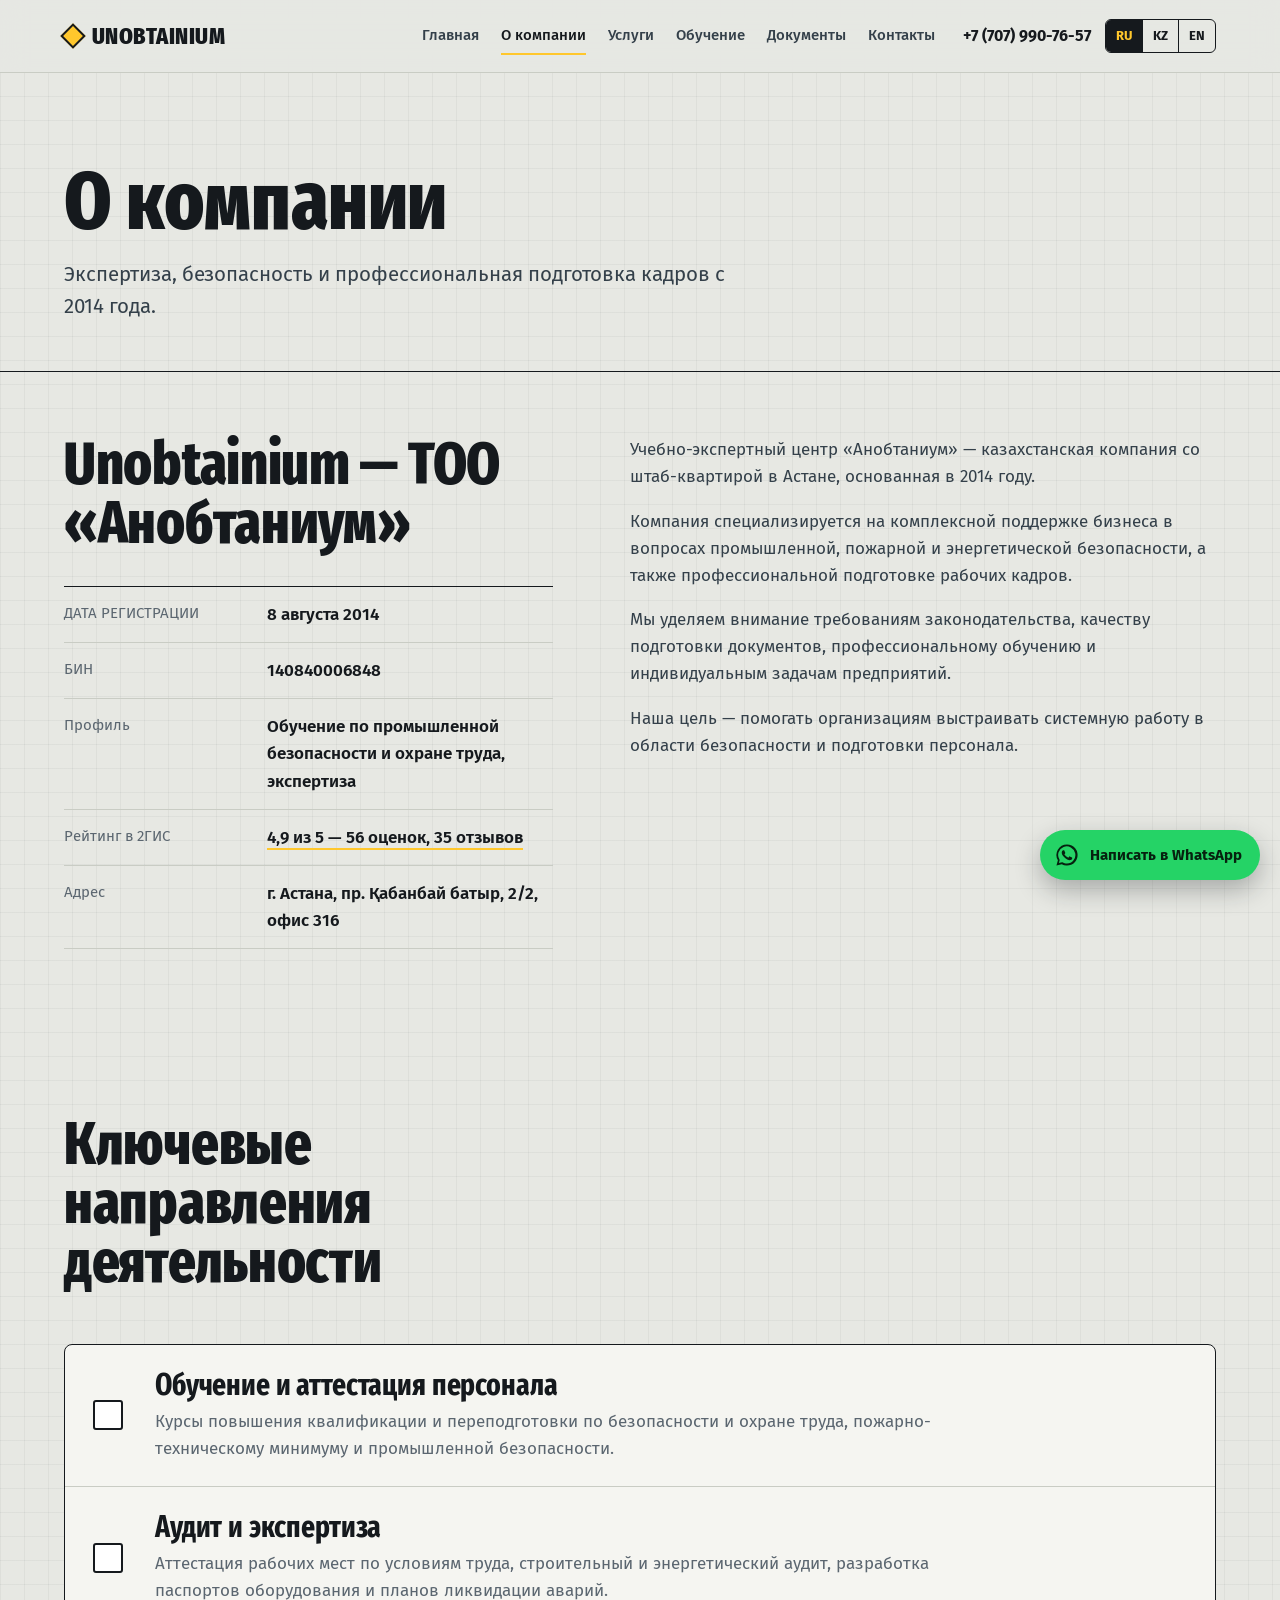
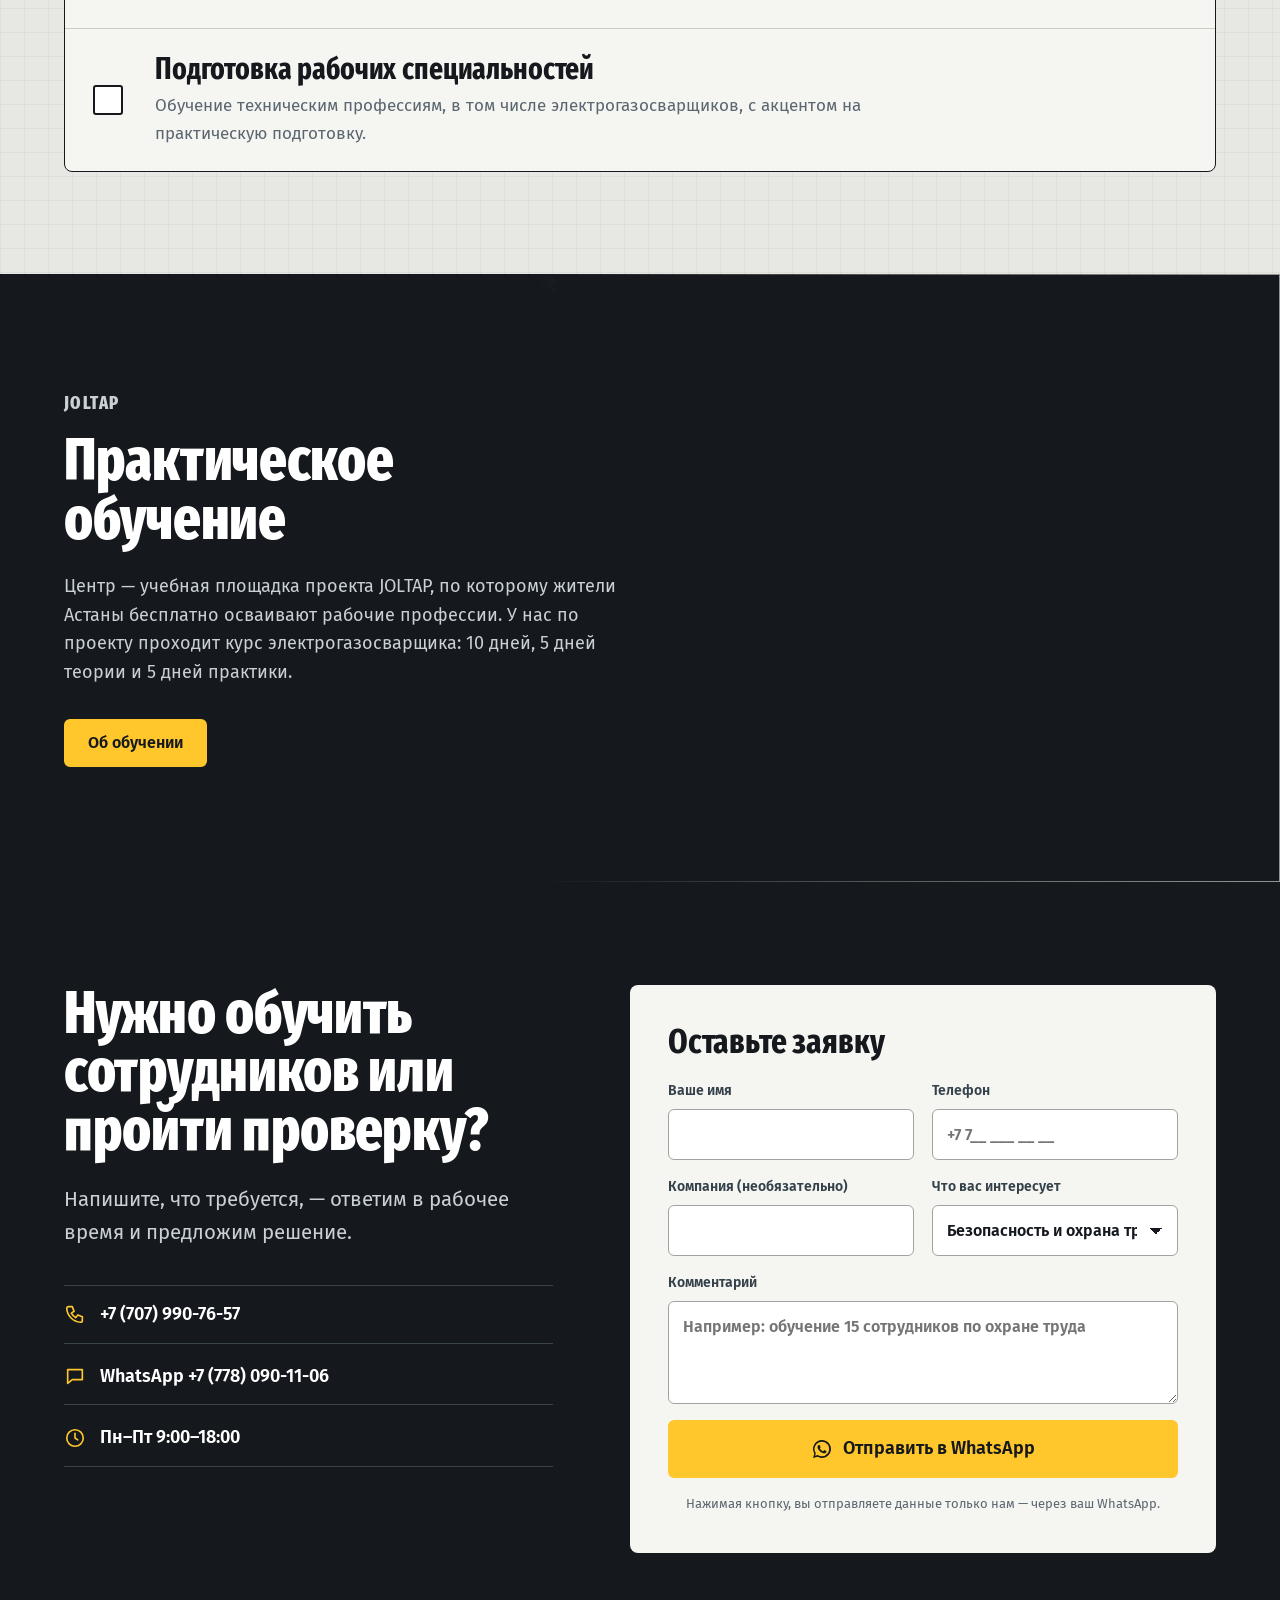
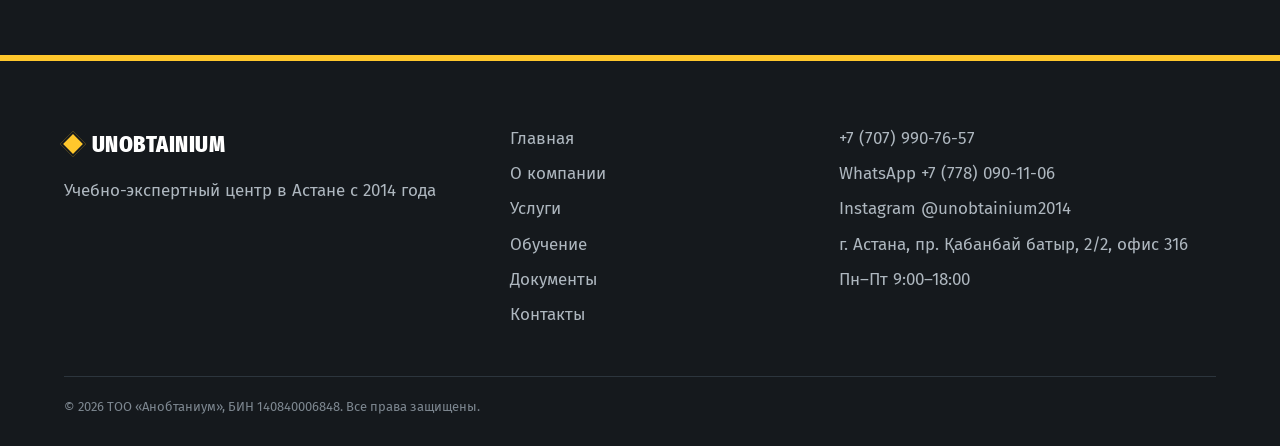
==== commit c33e04ae: "Факты о компании из открытых источников - под первым экраном: рейтинг 4,9 в 2ГИС (56 оценок, 35 отзы" ====
--- a/about.html
+++ b/about.html
@@ -66,6 +66,9 @@
         <h2 data-i18n="ab_title">Unobtainium — ТОО «Анобтаниум»</h2>
         <dl class="facts">
           <div><dt data-i18n="ab_est">ДАТА РЕГИСТРАЦИИ</dt><dd><span data-i18n="ab_est_day">8 августа</span> 2014</dd></div>
+          <div><dt data-i18n="ab_bin">БИН</dt><dd>140840006848</dd></div>
+          <div><dt data-i18n="ab_profile">Профиль</dt><dd data-i18n="ab_profile_val">Обучение по промышленной безопасности и охране труда, экспертиза</dd></div>
+          <div><dt data-i18n="ab_rating">Рейтинг в 2ГИС</dt><dd><a class="text-link-inline" href="https://2gis.kz/astana/firm/70000001021991608" target="_blank" rel="noopener" data-i18n="ab_rating_val">4,9 из 5 — 56 оценок, 35 отзывов</a></dd></div>
           <div><dt data-i18n="c_address">Адрес</dt><dd data-i18n="addr_short">г. Астана, пр. Қабанбай батыр, 2/2, офис 316</dd></div>
         </dl>
       </div>
@@ -90,7 +93,7 @@
       <div class="band-text">
         <p class="band-kicker">JOLTAP</p>
         <h2 data-i18n="joltap_title">Практическое обучение</h2>
-        <p data-i18n="practice_text">Практическая подготовка по рабочим специальностям, в том числе электрогазосварщиков. Центр выступает учебной площадкой программы JOLTAP в Астане.</p>
+        <p data-i18n="practice_text">Центр — учебная площадка проекта JOLTAP, по которому жители Астаны бесплатно осваивают рабочие профессии. У нас по проекту проходит курс электрогазосварщика: 10 дней, 5 дней теории и 5 дней практики.</p>
         <a href="training.html" class="btn btn-yellow" data-i18n="about_training">Об обучении</a>
       </div>
     </div>
@@ -150,7 +153,7 @@
       <span data-i18n="hours">Пн–Пт 9:00–18:00</span>
     </div>
   </div>
-  <div class="wrap footer-legal">© <span id="year">2026</span> <span data-i18n="legal_name">ТОО «Анобтаниум».</span> <span data-i18n="rights">Все права защищены.</span></div>
+  <div class="wrap footer-legal">© <span id="year">2026</span> <span data-i18n="legal_name">ТОО «Анобтаниум», БИН 140840006848.</span> <span data-i18n="rights">Все права защищены.</span></div>
 </footer>
 
 <a class="wa-float" href="https://wa.me/77780901106" target="_blank" rel="noopener" aria-label="WhatsApp"><svg class="wa-icon" viewBox="0 0 32 32" aria-hidden="true"><path fill="currentColor" d="M16 3a13 13 0 0 0-11.2 19.6L3 29l6.6-1.7A13 13 0 1 0 16 3zm0 23.6c-2 0-4-.5-5.7-1.6l-.4-.2-3.9 1 1-3.8-.3-.4A10.6 10.6 0 1 1 16 26.6zm5.8-7.9c-.3-.2-1.9-.9-2.2-1-.3-.1-.5-.2-.7.2l-1 1.2c-.2.2-.4.2-.7.1a8.7 8.7 0 0 1-4.3-3.8c-.3-.6.3-.5.9-1.7.1-.2 0-.4 0-.6l-1-2.4c-.3-.6-.5-.5-.7-.5h-.6a1.2 1.2 0 0 0-.9.4 3.7 3.7 0 0 0-1.1 2.7 6.4 6.4 0 0 0 1.3 3.4c.2.2 2.2 3.4 5.4 4.8 2 .9 2.8.9 3.8.8.6-.1 1.9-.8 2.2-1.5.3-.7.3-1.4.2-1.5l-.6-.6z"/></svg><span data-i18n="wa_float">Написать в WhatsApp</span></a>
--- a/style.css
+++ b/style.css
@@ -106,9 +106,9 @@
 .header.nav-open .burger span:nth-child(3) { transform: translateY(-6px) rotate(-45deg); }
 
 /* ----------------------------------------------------------- первый экран */
-.hero { padding: clamp(48px, 8vw, 110px) 0 clamp(56px, 8vw, 120px); }
+.hero { padding: clamp(48px, 8vw, 110px) 0 clamp(56px, 8vw, 120px); overflow-x: clip; }
 .hero-grid { display: grid; grid-template-columns: minmax(0, 7fr) minmax(0, 5fr); gap: clamp(32px, 5vw, 80px); align-items: center; }
-.hero h1 { max-width: 11ch; }
+.hero h1 { max-width: 13ch; }
 .hero .lead { margin-top: 28px; }
 .hero-actions { display: flex; flex-wrap: wrap; gap: 14px; margin-top: 38px; }
 
@@ -257,6 +257,38 @@
 }
 .wa-float .wa-icon { width: 26px; height: 26px; }
 .wa-float:hover { background: #1fbe5b; }
+
+
+/* ----------------------------------------------------------- проверяемые факты под первым экраном */
+.trust { border-top: 1.5px solid var(--ink); border-bottom: 1.5px solid var(--ink); background: var(--paper); }
+.trust-grid { display: grid; grid-template-columns: repeat(3, minmax(0, 1fr)); }
+.trust-item { display: grid; align-content: start; gap: 4px; padding: 26px 28px; }
+.trust-item + .trust-item { border-left: 1px solid var(--line); }
+.trust-item strong { font-family: var(--display); font-weight: 800; font-size: 28px; line-height: 1.05; }
+.trust-item span { color: var(--muted); font-size: 15px; }
+.trust-stars { color: var(--yellow-deep) !important; font-size: 18px !important; letter-spacing: 2px; }
+a.trust-item:hover { background: var(--white); }
+a.trust-item:hover strong { text-decoration: underline; text-decoration-color: var(--yellow); text-underline-offset: 5px; }
+
+/* JOLTAP: курс сварщика */
+.joltap-card { padding: clamp(24px, 3vw, 36px); background: var(--paper); border: 1.5px solid var(--ink); border-radius: 8px; }
+.joltap-card p { color: var(--steel); margin: 16px 0 24px; }
+.joltap-days { display: grid; grid-template-columns: 1fr 1fr; margin-top: 20px; border: 1.5px solid var(--ink); border-radius: 6px; overflow: hidden; }
+.joltap-days span { padding: 14px 16px; font-family: var(--display); font-weight: 800; font-size: 40px; line-height: 1; }
+.joltap-days .d-practice { background: var(--yellow); border-left: 1.5px solid var(--ink); }
+.joltap-days span::after { display: block; margin-top: 6px; font-family: var(--body); font-weight: 600; font-size: 14px; }
+.joltap-days .d-theory::after { content: var(--l-theory, "дней теории"); }
+.joltap-days .d-practice::after { content: var(--l-practice, "дней практики"); }
+html[lang="kk"] .joltap-days { --l-theory: "күн теория"; --l-practice: "күн практика"; }
+html[lang="en"] .joltap-days { --l-theory: "days of theory"; --l-practice: "days of practice"; }
+.text-link-inline { border-bottom: 2px solid var(--yellow); }
+.text-link-inline:hover { border-color: var(--ink); }
+
+@media (max-width: 1000px) {
+  .trust-grid { grid-template-columns: 1fr; }
+  .trust-item + .trust-item { border-left: 0; border-top: 1px solid var(--line); }
+  .trust-item { padding: 20px 4px; }
+}
 
 /* ----------------------------------------------------------- адаптив */
 @media (max-width: 1180px) {
@@ -289,8 +321,14 @@
 }
 @media (max-width: 640px) {
   body { font-size: 16px; }
-  .logo { font-size: 21px; }
-  .lang-btn { padding: 6px 8px; }
+  .header-in { gap: 10px; }
+  .header-tools { gap: 8px; }
+  .logo { font-size: 20px; gap: 8px; }
+  .logo-mark { width: 14px; height: 14px; }
+  .lang-btn { padding: 6px 7px; font-size: 12px; }
+  .burger { width: 42px; height: 42px; }
+  .burger span:not(.sr-only) { left: 10px; right: 10px; }
+  .burger span:nth-child(1) { top: 13px; } .burger span:nth-child(2) { top: 19px; } .burger span:nth-child(3) { top: 25px; }
   .hero-actions .btn { width: 100%; }
   .tag { padding: 60px 24px 24px; }
   .check-row { grid-template-columns: 34px minmax(0, 1fr); gap: 14px; padding: 20px 18px; }
@@ -307,6 +345,13 @@
   .wa-float span { display: none; }
   .map { min-height: 320px; }
 }
+@media (max-width: 360px) {
+  .logo { font-size: 17px; }
+  .logo-mark { display: none; }
+  .lang-btn { padding: 5px 5px; }
+  h1, .page-head h1 { overflow-wrap: anywhere; hyphens: auto; }
+  h2, h3 { overflow-wrap: anywhere; hyphens: auto; }
+}
 @media (prefers-reduced-motion: reduce) {
   *, *::before, *::after { animation: none !important; transition: none !important; scroll-behavior: auto !important; }
 }
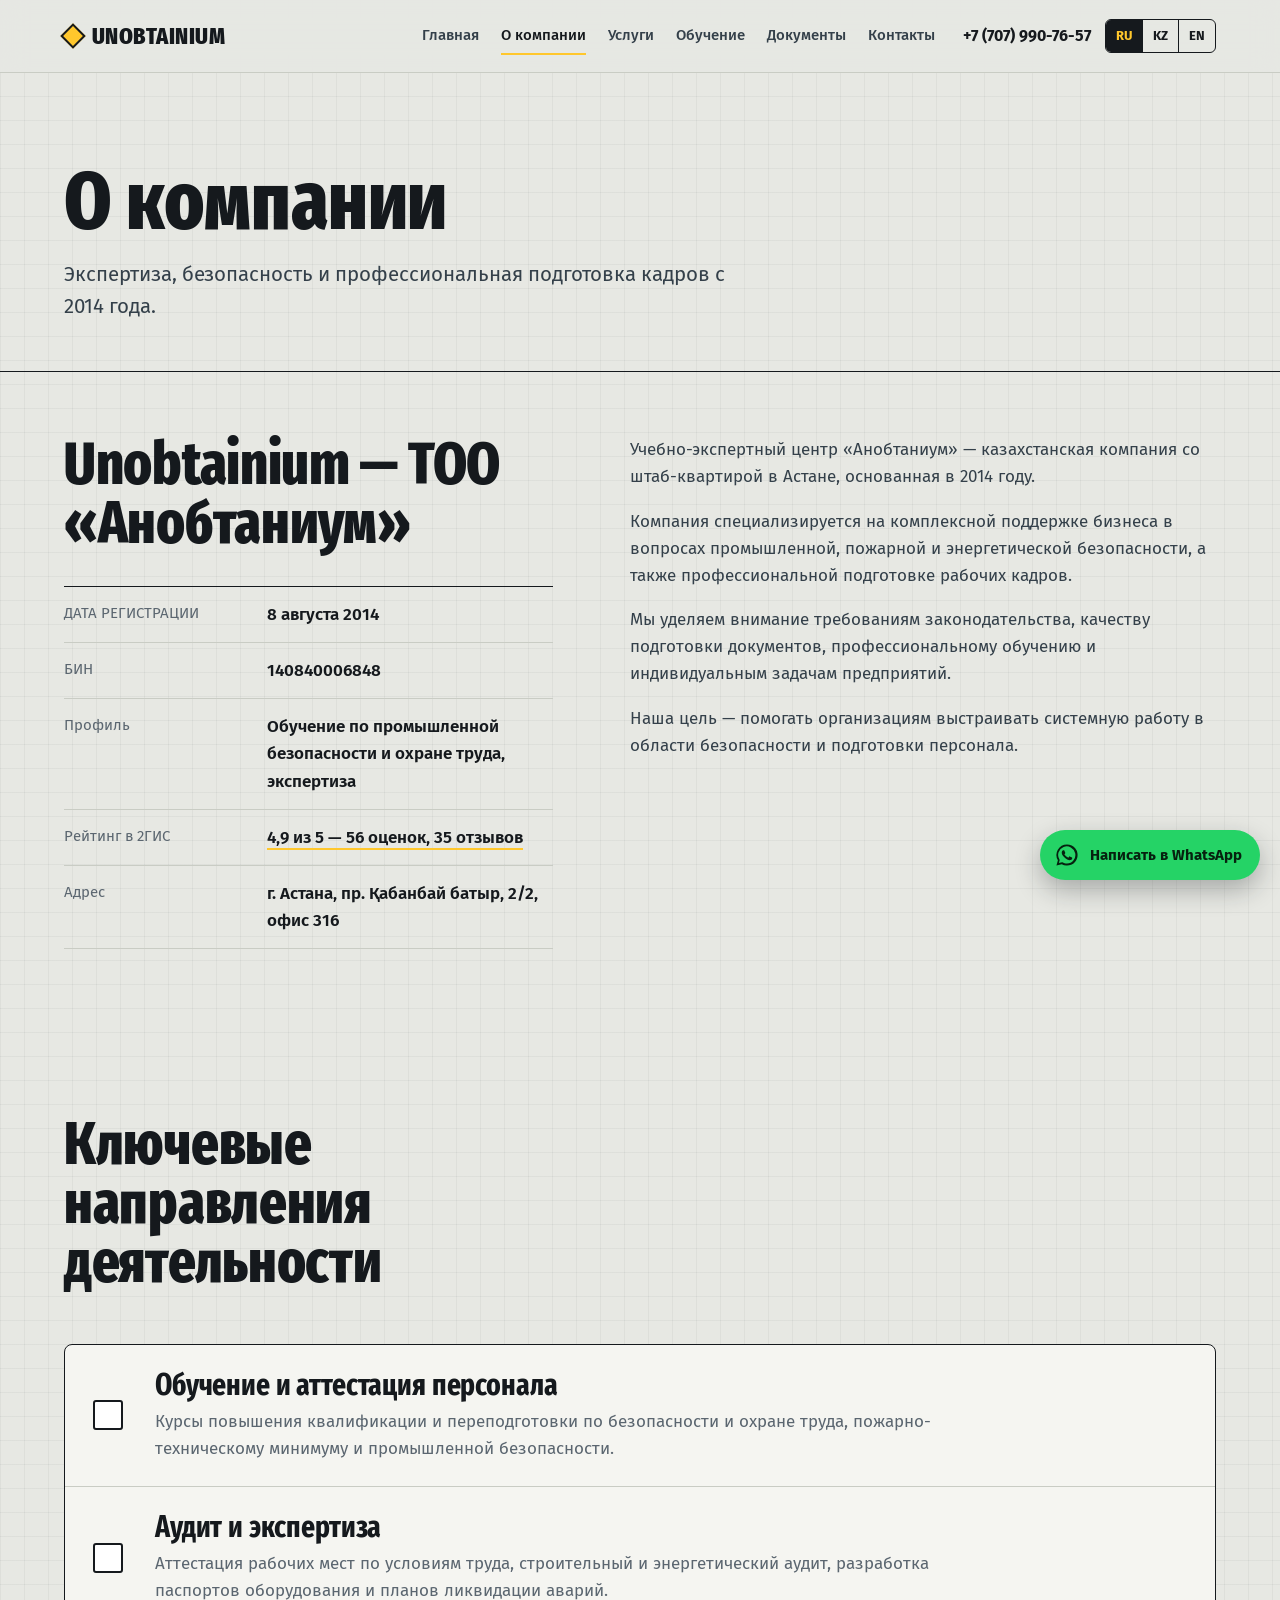
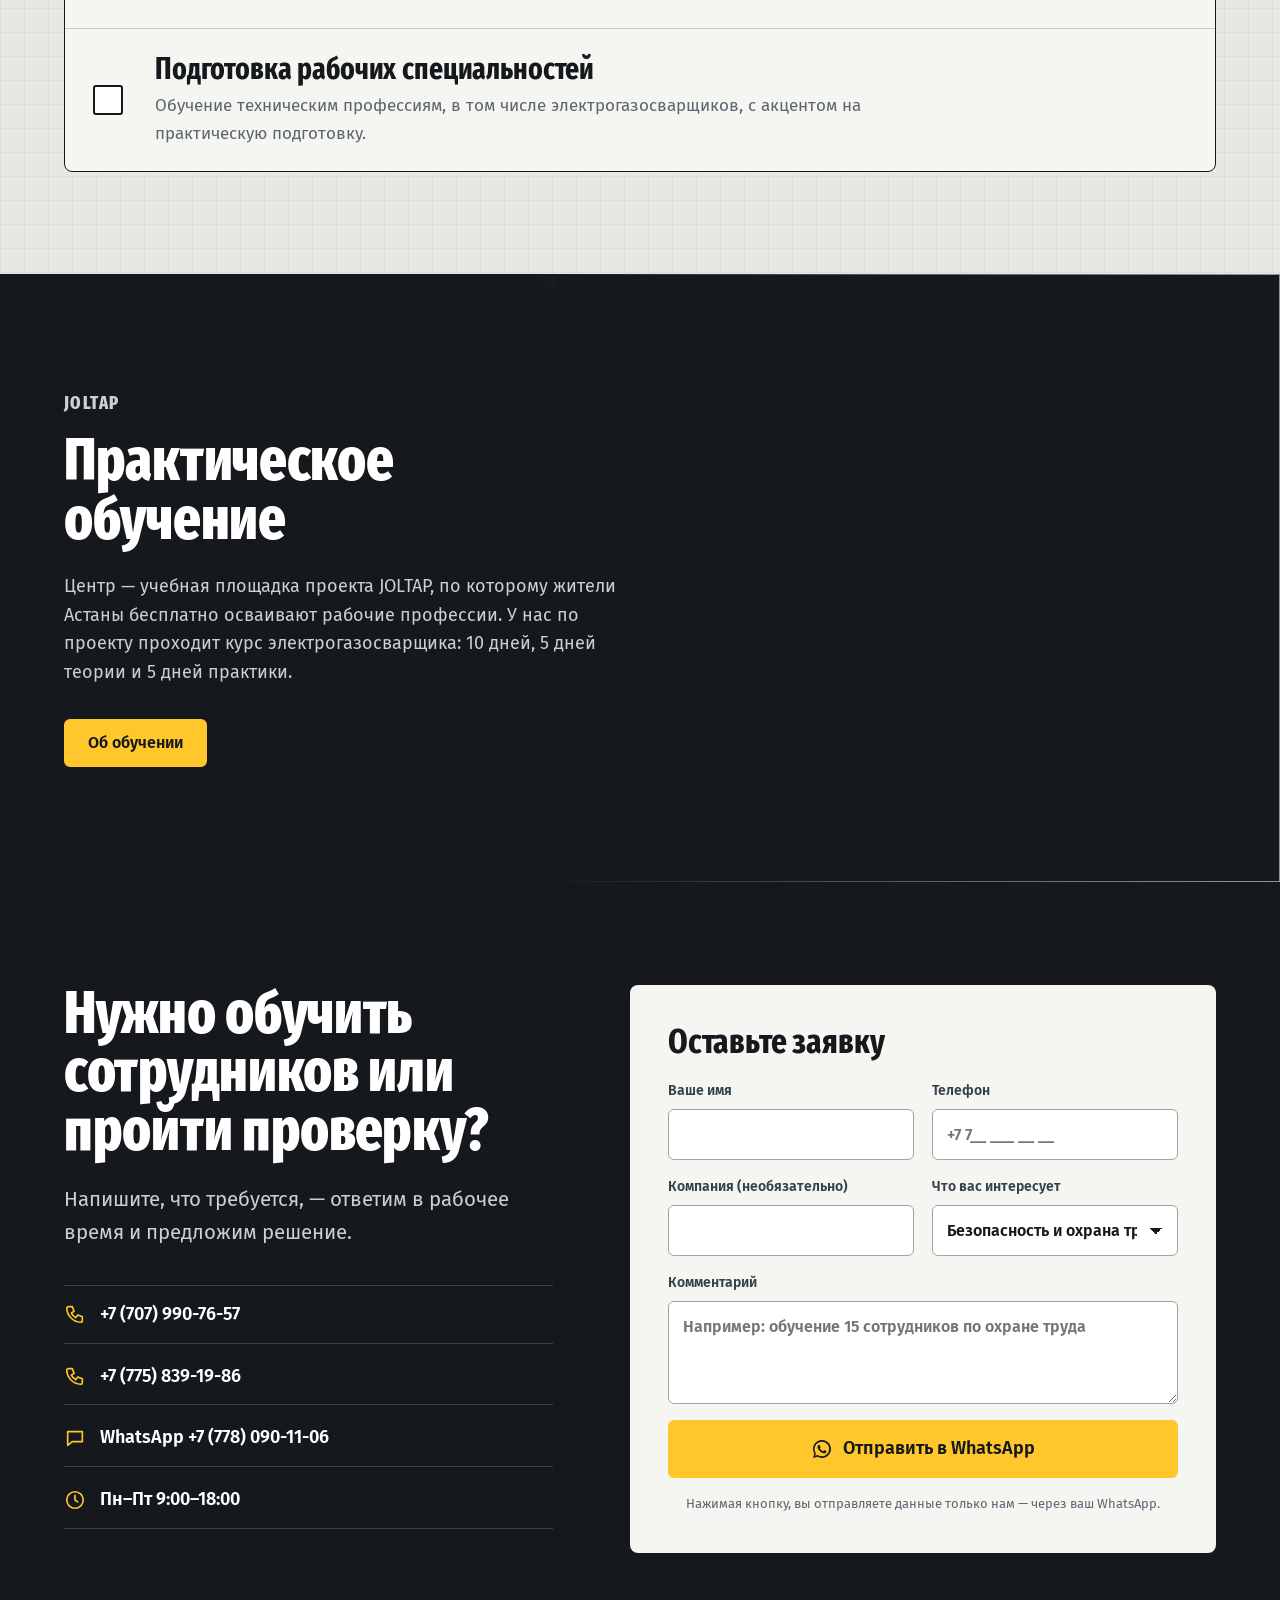
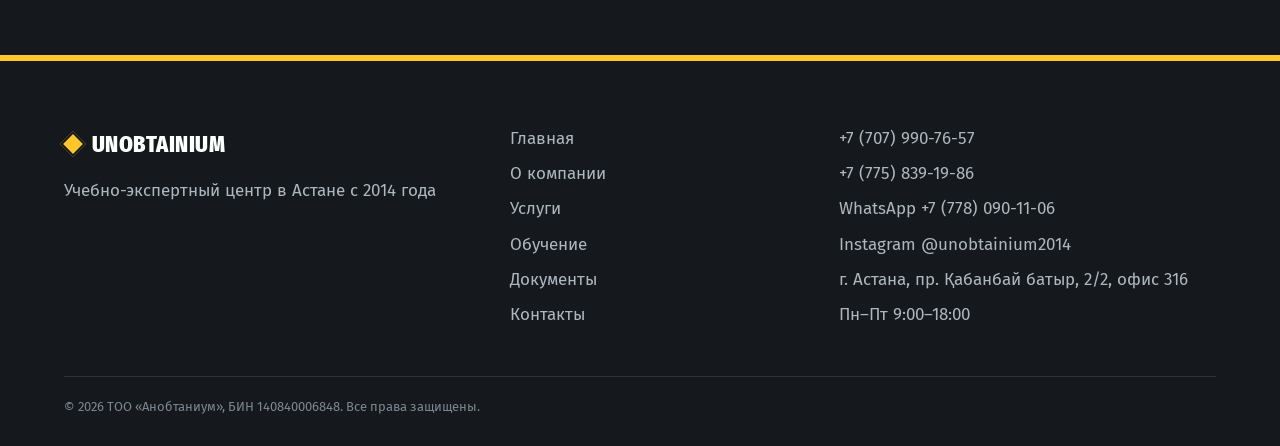
==== commit 009beb6f: "Второй телефон для звонков: +7 775 839-19-86 Добавлен в «Контакты», блок заявки и подвал; основной н" ====
--- a/about.html
+++ b/about.html
@@ -106,6 +106,7 @@
         <p class="lead" data-i18n="ready_text">Напишите, что требуется, — ответим в рабочее время и предложим решение.</p>
         <div class="direct">
           <a class="direct-line" href="tel:+77079907657"><svg class="icon" viewBox="0 0 24 24" fill="none" stroke="currentColor" stroke-width="1.8" stroke-linecap="round" stroke-linejoin="round" aria-hidden="true"><path d="M5 4h4l2 5-3 2a11 11 0 0 0 5 5l2-3 5 2v4a2 2 0 0 1-2 2A16 16 0 0 1 3 6a2 2 0 0 1 2-2z"/></svg><span>+7 (707) 990-76-57</span></a>
+          <a class="direct-line" href="tel:+77758391986"><svg class="icon" viewBox="0 0 24 24" fill="none" stroke="currentColor" stroke-width="1.8" stroke-linecap="round" stroke-linejoin="round" aria-hidden="true"><path d="M5 4h4l2 5-3 2a11 11 0 0 0 5 5l2-3 5 2v4a2 2 0 0 1-2 2A16 16 0 0 1 3 6a2 2 0 0 1 2-2z"/></svg><span>+7 (775) 839-19-86</span></a>
           <a class="direct-line" href="https://wa.me/77780901106" target="_blank" rel="noopener"><svg class="icon" viewBox="0 0 24 24" fill="none" stroke="currentColor" stroke-width="1.8" stroke-linecap="round" stroke-linejoin="round" aria-hidden="true"><path d="M4 5h16v11H9l-5 4z"/></svg><span>WhatsApp +7 (778) 090-11-06</span></a>
           <span class="direct-line"><svg class="icon" viewBox="0 0 24 24" fill="none" stroke="currentColor" stroke-width="1.8" stroke-linecap="round" stroke-linejoin="round" aria-hidden="true"><circle cx="12" cy="12" r="9"/><path d="M12 7v5l3 2"/></svg><span data-i18n="hours">Пн–Пт 9:00–18:00</span></span>
         </div>
@@ -147,6 +148,7 @@
     <nav class="footer-links" aria-label="Footer"><a href="index.html" data-i18n="home">Главная</a><a href="about.html" data-i18n="about">О компании</a><a href="services.html" data-i18n="services">Услуги</a><a href="training.html" data-i18n="training">Обучение</a><a href="documents.html" data-i18n="documents">Документы</a><a href="contacts.html" data-i18n="contacts">Контакты</a></nav>
     <div class="footer-links">
       <a href="tel:+77079907657">+7 (707) 990-76-57</a>
+      <a href="tel:+77758391986">+7 (775) 839-19-86</a>
       <a href="https://wa.me/77780901106" target="_blank" rel="noopener">WhatsApp +7 (778) 090-11-06</a>
       <a href="https://www.instagram.com/unobtainium2014/" target="_blank" rel="noopener">Instagram @unobtainium2014</a>
       <a href="https://2gis.kz/astana/search/%D0%BF%D1%80%D0%BE%D1%81%D0%BF%D0%B5%D0%BA%D1%82%20%D2%9A%D0%B0%D0%B1%D0%B0%D0%BD%D0%B1%D0%B0%D0%B9%20%D0%B1%D0%B0%D1%82%D1%8B%D1%80%202%2F2" target="_blank" rel="noopener" data-i18n="addr_short">г. Астана, пр. Қабанбай батыр, 2/2, офис 316</a>
